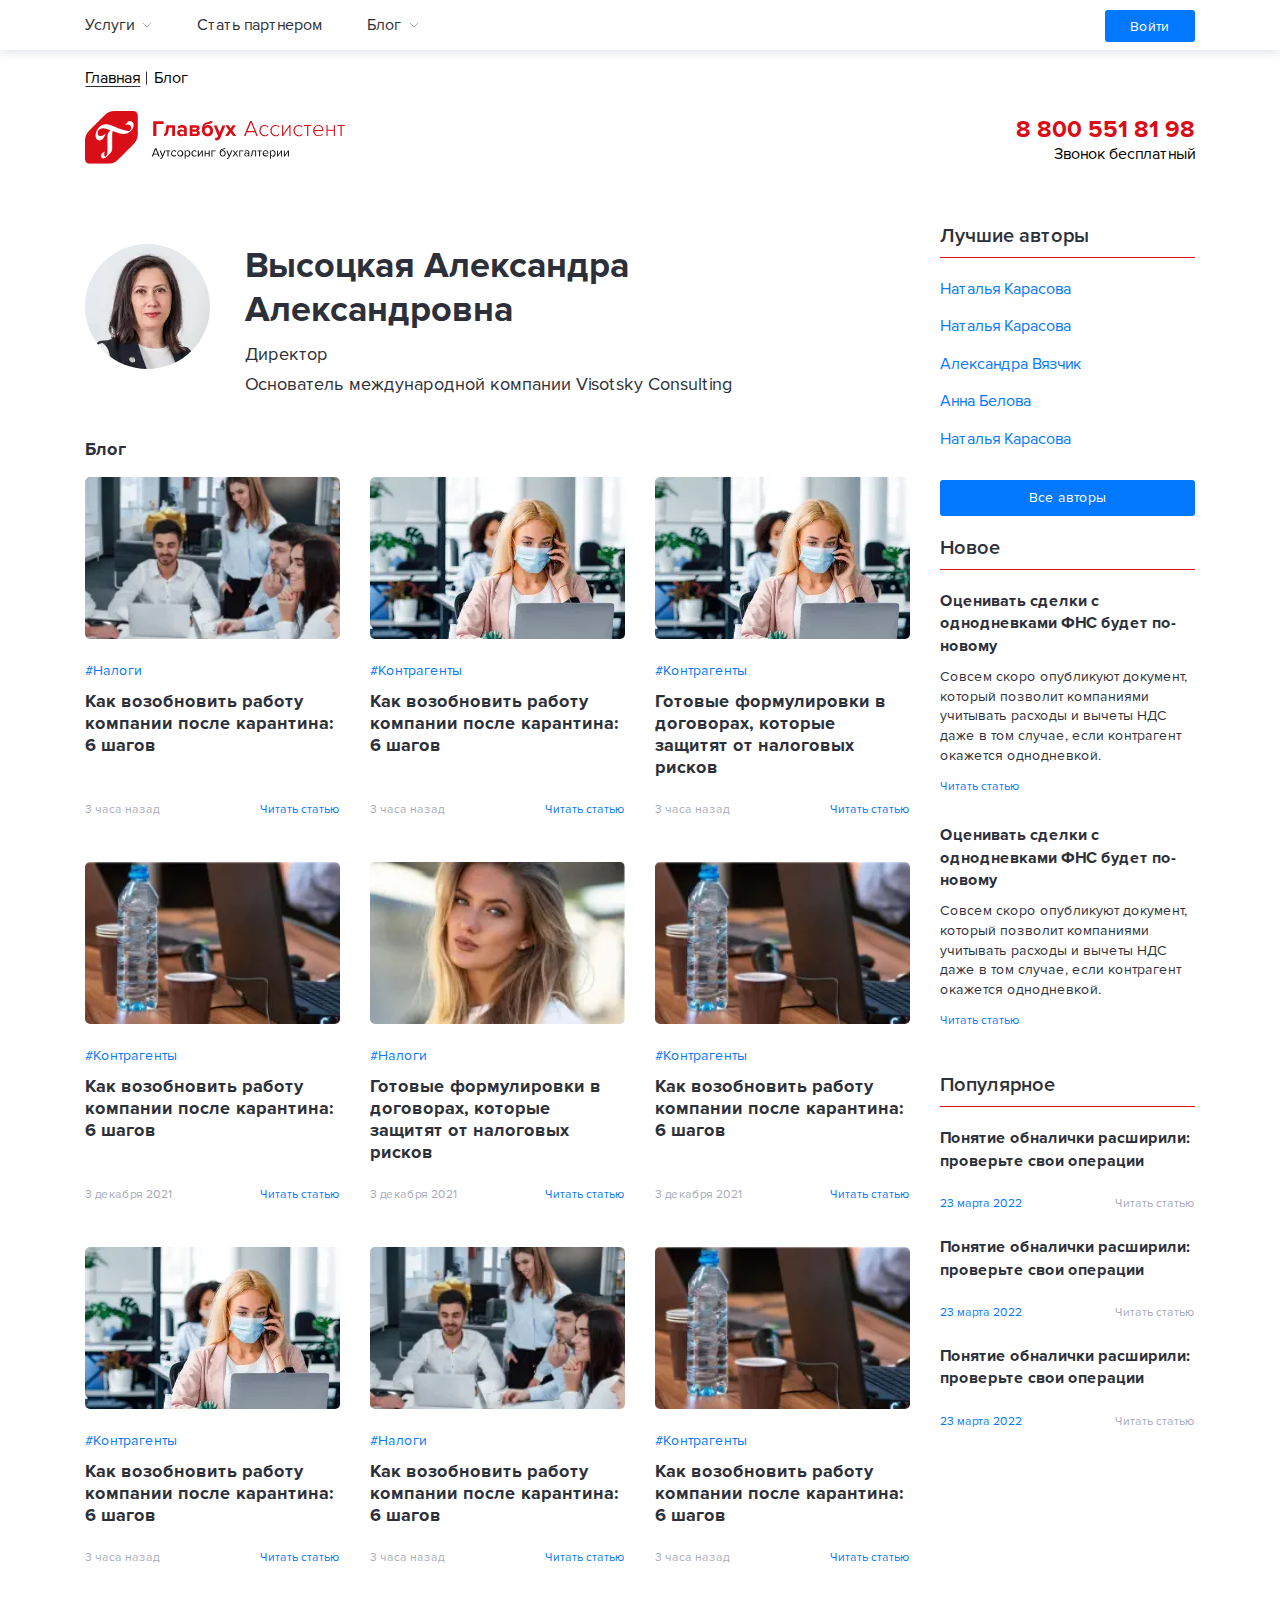
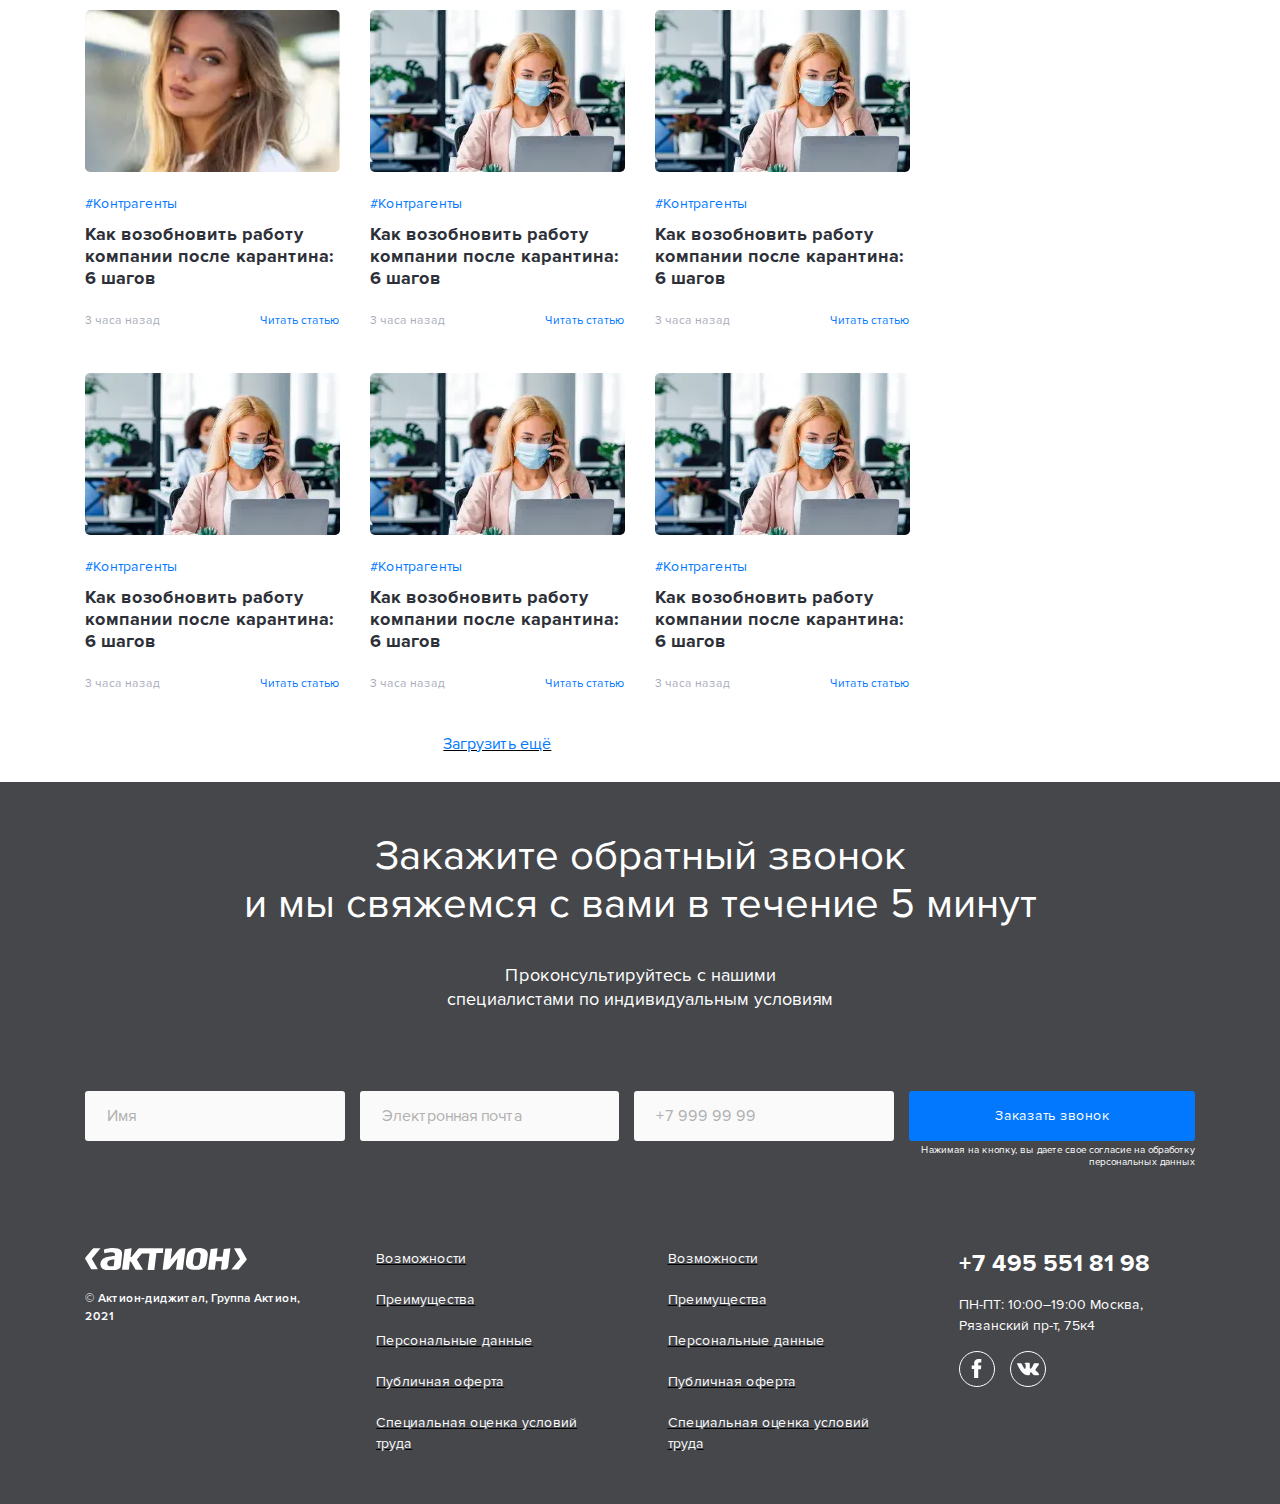
==== author.html @ c9e4d1e9 "Add files via upload" ====
<!DOCTYPE html>
<html lang="ru">

<head>
	<title>Автор</title>
	<meta charset="UTF-8">
	<meta name="format-detection" content="telephone=no">
	<!-- <style>body{opacity: 0;}</style> -->
	<link rel="stylesheet" href="css/style.min.css?_v=20220116184423">
	<!-- <meta name="robots" content="noindex, nofollow"> -->
	<meta name="viewport" content="width=device-width, initial-scale=1.0">
</head>

<body>
	<div class="wrapper">
		<header class="header">
			<div class="header__top top-header">
				<div class="top-header__container">
					<div class="top-header__row row-top-header">
						<button type="button" data-menu="menu-mobile" class="row-top-header__icon icon-menu header-navigation__link_button"><span></span></button>
						<nav class="row-top-header__item header-navigation">
							<ul class="header-navigation__list">
								<li class="header-navigation__item">
									<button data-menu="services" type="button" href="#" class="header-navigation__link header-navigation__link_button">
										<div class="header-navigation__text">Услуги</div>
										<div class="header-navigation__icon">
											<img src="img/icons/arrow-down.svg" alt="icon">
										</div>
									</button>
								</li>
								<li data-da=".pod-menu-header__list-nav,767.98,1" class="header-navigation__item">
									<a href="#" class="header-navigation__link">Стать партнером </a>
								</li>
								<li class="header-navigation__item">
									<a href="#" class="header-navigation__link">
										<button data-menu="blog" type="button" class="header-navigation__link header-navigation__link_button">
											<div class="header-navigation__text">Блог</div>
											<div class="header-navigation__icon">
												<img src="img/icons/arrow-down.svg" alt="icon">
											</div>
										</button>
									</a>
								</li>
							</ul>
						</nav>
						<div class="row-top-header__authorization header-authorization">
							<a href="#" class="header-authorization__link btn">Войти</a>
						</div>
					</div>
				</div>
			</div>
			<div class="header__bottom bottom-header">
				<div class="bottom-header__container">
					<nav class="bottom-header__breadcrumbs breadcrumbs">
						<ul class="breadcrumbs__list">
							<li class="breadcrumbs__item">
								<a href="#" class="breadcrumbs__link">Главная</a>
							</li>
							<li class="breadcrumbs__item">
								<span class="breadcrumbs__current">Блог</span>
							</li>
						</ul>
					</nav>
					<div class="bottom-header__row">
						<a href="#" class="bottom-header__item logo-header">
							<div class="logo-header__image">
								<img src="img/logo.svg" alt="logo">
							</div>
						</a>
						<div class="bottom-header__item telephone-header">
							<a href="tel:88005518198" class="telephone-header__link">
								<span class="telephone-header__tel">8 800 551 81 98</span>
								<span class="telephone-header__text">Звонок бесплатный</span>
							</a>
							<a href="tel:88005518198" class="telephone-header__icon">
								<img src="img/icons/telephone.svg" alt="icon">
							</a>
						</div>
					</div>
				</div>
			</div>
			<div id="services" class="header__pod-menu pod-menu-header">
				<div class="pod-menu-header__body">
					<div data-da="#menu-mobile-body,991.98,0" class="pod-menu-header__container">
						<div data-spollers="767.98,max" class="pod-menu-header__grid">
							<button type="button" data-spoller class="pod-menu-header__button">
								<span class="pod-menu-header__spoller-text">Услуги</span>
								<span class="pod-menu-header__icon">
									<img src="img/icons/arrow-down.svg" alt="">
								</span>
							</button>
							<div data-da="#spoller-content-services, 767.98,0" class="pod-menu-header__item item-pod-menu-header">
								<div class="item-pod-menu-header__title">Бухгалтерия</div>
								<ul class="item-pod-menu-header__list">
									<li class="item-pod-menu-header__item">
										<a href="#" class="item-pod-menu-header__link">Налоги</a>
									</li>
									<li class="item-pod-menu-header__item">
										<a href="#" class="item-pod-menu-header__link">Нововведения</a>
									</li>
									<li class="item-pod-menu-header__item">
										<a href="#" class="item-pod-menu-header__link">НДС</a>
									</li>
									<li class="item-pod-menu-header__item">
										<a href="#" class="item-pod-menu-header__link">Платежи</a>
									</li>
									<li class="item-pod-menu-header__item">
										<a href="#" class="item-pod-menu-header__link">КБК</a>
									</li>
								</ul>
							</div>
							<div data-da="#spoller-content-services, 767.98,1" class="pod-menu-header__item item-pod-menu-header">
								<div class="item-pod-menu-header__title">Проверки и штрафы</div>
								<ul class="item-pod-menu-header__list">
									<li class="item-pod-menu-header__item">
										<a href="#" class="item-pod-menu-header__link">Отчетность</a>
									</li>
									<li class="item-pod-menu-header__item">
										<a href="#" class="item-pod-menu-header__link">Онлайн-кассы</a>
									</li>
									<li class="item-pod-menu-header__item">
										<a href="#" class="item-pod-menu-header__link">Штрафы</a>
									</li>
									<li class="item-pod-menu-header__item">
										<a href="#" class="item-pod-menu-header__link">Проверки</a>
									</li>
									<li class="item-pod-menu-header__item">
										<a href="#" class="item-pod-menu-header__link">ИП</a>
									</li>
								</ul>
							</div>
							<div data-da="#spoller-content-services, 767.98,2" class="pod-menu-header__item item-pod-menu-header">
								<div class="item-pod-menu-header__title">Документы</div>
								<ul class="item-pod-menu-header__list">
									<li class="item-pod-menu-header__item">
										<a href="#" class="item-pod-menu-header__link">ФСС</a>
									</li>
									<li class="item-pod-menu-header__item">
										<a href="#" class="item-pod-menu-header__link">Страховые взносы</a>
									</li>
									<li class="item-pod-menu-header__item">
										<a href="#" class="item-pod-menu-header__link">Пенсионное страхование</a>
									</li>
									<li class="item-pod-menu-header__item">
										<a href="#" class="item-pod-menu-header__link">Упрощенка</a>
									</li>
									<li class="item-pod-menu-header__item">
										<a href="#" class="item-pod-menu-header__link">Кадровый учет</a>
									</li>
								</ul>
							</div>
							<div data-da="#spoller-content-services, 767.98,3" class="pod-menu-header__item item-pod-menu-header">
								<div class="item-pod-menu-header__title">Финансы</div>
								<ul class="item-pod-menu-header__list">
									<li class="item-pod-menu-header__item">
										<a href="#" class="item-pod-menu-header__link">Документооборот</a>
									</li>
									<li class="item-pod-menu-header__item">
										<a href="#" class="item-pod-menu-header__link">Долги</a>
									</li>
									<li class="item-pod-menu-header__item">
										<a href="#" class="item-pod-menu-header__link">Право</a>
									</li>
									<li class="item-pod-menu-header__item">
										<a href="#" class="item-pod-menu-header__link">Контрагенты</a>
									</li>
									<li class="item-pod-menu-header__item">
										<a href="#" class="item-pod-menu-header__link">hf</a>
									</li>
								</ul>
							</div>
							<div data-da="#spoller-content-services, 767.98,4" class="pod-menu-header__item item-pod-menu-header">
								<div class="item-pod-menu-header__title">Финансы</div>
								<ul class="item-pod-menu-header__list">
									<li class="item-pod-menu-header__item">
										<a href="#" class="item-pod-menu-header__link">Кредиты</a>
									</li>
									<li class="item-pod-menu-header__item">
										<a href="#" class="item-pod-menu-header__link">Банки</a>
									</li>
									<li class="item-pod-menu-header__item">
										<a href="#" class="item-pod-menu-header__link">Кризис2022</a>
									</li>
								</ul>
							</div>
							<div id="spoller-content-services" class="pod-menu-header__spoller-content">
							</div>
						</div>
					</div>
				</div>
			</div>
			<div id="blog" class="header__pod-menu pod-menu-header">
				<div class="pod-menu-header__body">
					<div data-da="#menu-mobile-body,991.98,1" class="pod-menu-header__container">
						<div data-spollers="767.98,max" class="pod-menu-header__grid pod-menu-header__grid_blog">
							<button data-spoller type="button" class="pod-menu-header__button">
								<span class="pod-menu-header__spoller-text">Блог</span>
								<span class="pod-menu-header__icon"><img src="img/icons/arrow-down.svg" alt=""></span>
							</button>
							<div data-da="#spoller-content-blog,767.98,0" class="pod-menu-header__item item-pod-menu-authors">
								<div class="item-pod-menu-authors__title">Лучшие авторы</div>
								<ul class="item-pod-menu-authors__list">
									<li class="item-pod-menu-authors__item">
										<a href="#" class="item-pod-menu-authors__link">Наталья Карасова</a>
									</li>
									<li class="item-pod-menu-authors__item">
										<a href="#" class="item-pod-menu-authors__link">Яна Крючкова</a>
									</li>
									<li class="item-pod-menu-authors__item">
										<a href="#" class="item-pod-menu-authors__link">Александра Вязчик</a>
									</li>
									<li class="item-pod-menu-authors__item">
										<a href="#" class="item-pod-menu-authors__link">Анна Белова</a>
									</li>
									<li class="item-pod-menu-authors__item">
										<a href="#" class="item-pod-menu-authors__link">Наталья Карасова</a>
									</li>
								</ul>
							</div>
							<div data-da="#spoller-content-blog,767.98,2" class="pod-menu-header__item item-pod-menu-articles item-pod-menu-articles_new">
								<div class="item-pod-menu-articles__title">Новое</div>
								<ul class="item-pod-menu-articles__list">
									<li class="item-pod-menu-articles__item">
										<a href="#" class="item-pod-menu-articles__link">
											<div class="item-pod-menu-articles__title-article">Готовые формулировки в
												договорах, которые
												защитят от налоговых рисков</div>
											<div class="item-pod-menu-articles__row">
												<span class="item-pod-menu-articles__date">23 марта 2022</span>
												<span class="item-pod-menu-articles__read">Читать статью</span>
											</div>
										</a>
									</li>
									<li class="item-pod-menu-articles__item">
										<a href="#" class="item-pod-menu-articles__link">
											<div class="item-pod-menu-articles__title-article">Готовые формулировки в
												договорах, которые
												защитят от налоговых рисков</div>
											<div class="item-pod-menu-articles__row">
												<span class="item-pod-menu-articles__date">23 марта 2022</span>
												<span class="item-pod-menu-articles__read">Читать статью</span>
											</div>
										</a>
									</li>
								</ul>
							</div>
							<div data-da="#spoller-content-blog,767.98,1" class="pod-menu-header__item item-pod-menu-articles item-pod-menu-articles_popular">
								<div class="item-pod-menu-articles__title">Популярное</div>
								<ul class="item-pod-menu-articles__list">
									<li class="item-pod-menu-articles__item">
										<a href="#" class="item-pod-menu-articles__link">
											<div class="item-pod-menu-articles__title-article">Понятие обналички расширили: проверьте свои операции ещё несколько строчек для примера можем забить</div>
											<div class="item-pod-menu-articles__row">
												<span class="item-pod-menu-articles__date">23 марта 2022</span>
												<span class="item-pod-menu-articles__read">Читать статью</span>
											</div>
										</a>
									</li>
									<li class="item-pod-menu-articles__item">
										<a href="#" class="item-pod-menu-articles__link">
											<div class="item-pod-menu-articles__title-article">Понятие обналички расширили: проверьте свои операции ещё несколько строчек для примера можем забить</div>
											<div class="item-pod-menu-articles__row">
												<span class="item-pod-menu-articles__date">23 марта 2022</span>
												<span class="item-pod-menu-articles__read">Читать статью</span>
											</div>
										</a>
									</li>
								</ul>
							</div>
							<div id="spoller-content-blog" class="pod-menu-header__spoller-content">

							</div>

						</div>
					</div>
				</div>
			</div>
			<div id="menu-mobile" class="header__pod-menu pod-menu-header">
				<div id="menu-mobile-body" class="pod-menu-header__body">
					<ul class="pod-menu-header__list-nav"></ul>
				</div>
			</div>
			<div data-da="#menu-mobile-body,767.98,last" class="pod-menu-header__become header-become">
				<div class="header-become__title">
					<span class="header-become__icon">
						<img src="img/icons/crown.svg" alt="icon">
					</span>
					<span class="header-become__title-text">Стать предпринимателем</span>
				</div>
				<div class="header-become__buttons">
					<button type="button" class="header-become__button btn">Регистрировать ИП</button>
					<button type="button" class="header-become__button btn">Регистрировать ООО</button>
				</div>
			</div>
		</header>
		<main class="page">
			<div class="page__container">
				<div class="page__row page__row_author">
					<div class="page__content content-page">
						<div class="content-page__main main-content main-content_author">
							<div class="main-content__author author">
								<div class="author__row">
									<div class="author__image-ibg image">
										<picture><source srcset="img/authors/image-01.webp"type="image/webp"><img src="img/authors/image-01.jpg" alt="image"></picture>
									</div>
									<div class="author__text">
										<h1 class="author__name main-title">Высоцкая Александра Александровна</h1>
										<div class="author__position">Директор</div>
										<div class="author__position">Основатель международной компании Visotsky Consulting</div>
									</div>
								</div>
							</div>
							<div class="main-content__content">
								<h2 class="main-content__title">Блог</h2>
								<div class="main-content__grid">
									<article class="main-content__item item-content _active _taxes">
										<a href="#" class="item-content__image-ibg image">
											<picture><source srcset="img/main-content/image-02.webp"type="image/webp"><img src="img/main-content/image-02.jpg" alt="image"></picture>
										</a>
										<a href="#" class="item-content__hashtag">#Налоги</a>
										<a href="#" class="item-content__title">Как возобновить работу компании после
											карантина: 6 шагов</a>
										<div class="item-content__row item-content-row">
											<a href="#" class="item-content-row__time">3 часа назад</a>
											<a href="#" class="item-content-row__read">Читать статью</a>
										</div>
									</article>
									<article class="main-content__item item-content _active _counterparties">
										<a href="#" class="item-content__image-ibg image">
											<picture><source srcset="img/main-content/image-01.webp"type="image/webp"><img src="img/main-content/image-01.jpg" alt="image"></picture>
										</a>
										<a href="#" class="item-content__hashtag">#Контрагенты</a>
										<a href="#" class="item-content__title">Как возобновить работу компании после
											карантина: 6 шагов</a>
										<div class="item-content__row item-content-row">
											<a href="#" class="item-content-row__time">3 часа назад</a>
											<a href="#" class="item-content-row__read">Читать статью</a>
										</div>
									</article>
									<article class="main-content__item item-content _active _counterparties">
										<a href="#" class="item-content__image-ibg image">
											<picture><source srcset="img/main-content/image-01.webp"type="image/webp"><img src="img/main-content/image-01.jpg" alt="image"></picture>
										</a>
										<a href="#" class="item-content__hashtag">#Контрагенты</a>
										<a href="#" class="item-content__title">Готовые формулировки в договорах,
											которые защитят от налоговых рисков</a>
										<div class="item-content__row item-content-row">
											<a href="#" class="item-content-row__time">3 часа назад</a>
											<a href="#" class="item-content-row__read">Читать статью</a>
										</div>
									</article>
									<article class="main-content__item item-content _active _taxes">
										<a href="#" class="item-content__image-ibg image">
											<picture><source srcset="img/main-content/image-03.webp"type="image/webp"><img src="img/main-content/image-03.jpg" alt="image"></picture>
										</a>
										<a href="#" class="item-content__hashtag">#Контрагенты</a>
										<a href="#" class="item-content__title">Как возобновить работу компании после
											карантина: 6 шагов</a>
										<div class="item-content__row item-content-row">
											<a href="#" class="item-content-row__time">3 декабря 2021</a>
											<a href="#" class="item-content-row__read">Читать статью</a>
										</div>
									</article>
									<article class="main-content__item item-content _active _fss">
										<a href="#" class="item-content__image-ibg image">
											<picture><source srcset="img/main-content/image-04.webp"type="image/webp"><img src="img/main-content/image-04.jpg" alt="image"></picture>
										</a>
										<a href="#" class="item-content__hashtag">#Налоги</a>
										<a href="#" class="item-content__title">Готовые формулировки в договорах,
											которые защитят от налоговых рисков</a>
										<div class="item-content__row item-content-row">
											<a href="#" class="item-content-row__time">3 декабря 2021</a>
											<a href="#" class="item-content-row__read">Читать статью</a>
										</div>
									</article>
									<article class="main-content__item item-content _active _taxes">
										<a href="#" class="item-content__image-ibg image">
											<picture><source srcset="img/main-content/image-03.webp"type="image/webp"><img src="img/main-content/image-03.jpg" alt="image"></picture>
										</a>
										<a href="#" class="item-content__hashtag">#Контрагенты</a>
										<a href="#" class="item-content__title">Как возобновить работу компании после
											карантина: 6 шагов</a>
										<div class="item-content__row item-content-row">
											<a href="#" class="item-content-row__time">3 декабря 2021</a>
											<a href="#" class="item-content-row__read">Читать статью</a>
										</div>
									</article>
									<article class="main-content__item item-content _active _fss">
										<a href="#" class="item-content__image-ibg image">
											<picture><source srcset="img/main-content/image-01.webp"type="image/webp"><img src="img/main-content/image-01.jpg" alt="image"></picture>
										</a>
										<a href="#" class="item-content__hashtag">#Контрагенты</a>
										<a href="#" class="item-content__title">Как возобновить работу компании после
											карантина: 6 шагов</a>
										<div class="item-content__row item-content-row">
											<a href="#" class="item-content-row__time">3 часа назад</a>
											<a href="#" class="item-content-row__read">Читать статью</a>
										</div>
									</article>
									<article class="main-content__item item-content _active _taxes">
										<a href="#" class="item-content__image-ibg image">
											<picture><source srcset="img/main-content/image-02.webp"type="image/webp"><img src="img/main-content/image-02.jpg" alt="image"></picture>
										</a>
										<a href="#" class="item-content__hashtag">#Налоги</a>
										<a href="#" class="item-content__title">Как возобновить работу компании после
											карантина: 6 шагов</a>
										<div class="item-content__row item-content-row">
											<a href="#" class="item-content-row__time">3 часа назад</a>
											<a href="#" class="item-content-row__read">Читать статью</a>
										</div>
									</article>
									<article class="main-content__item item-content _active _counterparties">
										<a href="#" class="item-content__image-ibg image">
											<picture><source srcset="img/main-content/image-03.webp"type="image/webp"><img src="img/main-content/image-03.jpg" alt="image"></picture>
										</a>
										<a href="#" class="item-content__hashtag">#Контрагенты</a>
										<a href="#" class="item-content__title">Как возобновить работу компании после
											карантина: 6 шагов</a>
										<div class="item-content__row item-content-row">
											<a href="#" class="item-content-row__time">3 часа назад</a>
											<a href="#" class="item-content-row__read">Читать статью</a>
										</div>
									</article>
									<article class="main-content__item item-content _active _counterparties">
										<a href="#" class="item-content__image-ibg image">
											<picture><source srcset="img/main-content/image-04.webp"type="image/webp"><img src="img/main-content/image-04.jpg" alt="image"></picture>
										</a>
										<a href="#" class="item-content__hashtag">#Контрагенты</a>
										<a href="#" class="item-content__title">Как возобновить работу компании после
											карантина: 6 шагов</a>
										<div class="item-content__row item-content-row">
											<a href="#" class="item-content-row__time">3 часа назад</a>
											<a href="#" class="item-content-row__read">Читать статью</a>
										</div>
									</article>
									<article class="main-content__item item-content _active _counterparties">
										<a href="#" class="item-content__image-ibg image">
											<picture><source srcset="img/main-content/image-01.webp"type="image/webp"><img src="img/main-content/image-01.jpg" alt="image"></picture>
										</a>
										<a href="#" class="item-content__hashtag">#Контрагенты</a>
										<a href="#" class="item-content__title">Как возобновить работу компании после
											карантина: 6 шагов</a>
										<div class="item-content__row item-content-row">
											<a href="#" class="item-content-row__time">3 часа назад</a>
											<a href="#" class="item-content-row__read">Читать статью</a>
										</div>
									</article>
									<article class="main-content__item item-content _active _counterparties">
										<a href="#" class="item-content__image-ibg image">
											<picture><source srcset="img/main-content/image-01.webp"type="image/webp"><img src="img/main-content/image-01.jpg" alt="image"></picture>
										</a>
										<a href="#" class="item-content__hashtag">#Контрагенты</a>
										<a href="#" class="item-content__title">Как возобновить работу компании после
											карантина: 6 шагов</a>
										<div class="item-content__row item-content-row">
											<a href="#" class="item-content-row__time">3 часа назад</a>
											<a href="#" class="item-content-row__read">Читать статью</a>
										</div>
									</article>
									<article class="main-content__item item-content _active _counterparties">
										<a href="#" class="item-content__image-ibg image">
											<picture><source srcset="img/main-content/image-01.webp"type="image/webp"><img src="img/main-content/image-01.jpg" alt="image"></picture>
										</a>
										<a href="#" class="item-content__hashtag">#Контрагенты</a>
										<a href="#" class="item-content__title">Как возобновить работу компании после
											карантина: 6 шагов</a>
										<div class="item-content__row item-content-row">
											<a href="#" class="item-content-row__time">3 часа назад</a>
											<a href="#" class="item-content-row__read">Читать статью</a>
										</div>
									</article>
									<article class="main-content__item item-content _active _counterparties">
										<a href="#" class="item-content__image-ibg image">
											<picture><source srcset="img/main-content/image-01.webp"type="image/webp"><img src="img/main-content/image-01.jpg" alt="image"></picture>
										</a>
										<a href="#" class="item-content__hashtag">#Контрагенты</a>
										<a href="#" class="item-content__title">Как возобновить работу компании после
											карантина: 6 шагов</a>
										<div class="item-content__row item-content-row">
											<a href="#" class="item-content-row__time">3 часа назад</a>
											<a href="#" class="item-content-row__read">Читать статью</a>
										</div>
									</article>
									<article class="main-content__item item-content _active _counterparties">
										<a href="#" class="item-content__image-ibg image">
											<picture><source srcset="img/main-content/image-01.webp"type="image/webp"><img src="img/main-content/image-01.jpg" alt="image"></picture>
										</a>
										<a href="#" class="item-content__hashtag">#Контрагенты</a>
										<a href="#" class="item-content__title">Как возобновить работу компании после
											карантина: 6 шагов</a>
										<div class="item-content__row item-content-row">
											<a href="#" class="item-content-row__time">3 часа назад</a>
											<a href="#" class="item-content-row__read">Читать статью</a>
										</div>
									</article>
								</div>
								<div class="main-content__more more-main-content">
									<a href="#" class="more-main-content__link">Загрузить ещё</a>
								</div>
							</div>
						</div>

					</div>
					<aside class="page__sidebar sidebar-page">
						<div class="sidebar-page__authors sidebar-authors">
							<div class="sidebar-authors__title sidebar-title">Лучшие авторы</div>
							<ul class="sidebar-authors__list list-sidebar-authors">
								<li class="list-sidebar-authors__item">
									<a href="#" class="list-sidebar-authors__link">Наталья Карасова</a>
								</li>
								<li class="list-sidebar-authors__item">
									<a href="#" class="list-sidebar-authors__link">Наталья Карасова</a>
								</li>
								<li class="list-sidebar-authors__item">
									<a href="#" class="list-sidebar-authors__link">Александра Вязчик</a>
								</li>
								<li class="list-sidebar-authors__item">
									<a href="#" class="list-sidebar-authors__link">Анна Белова</a>
								</li>
								<li class="list-sidebar-authors__item">
									<a href="#" class="list-sidebar-authors__link">Наталья Карасова</a>
								</li>
							</ul>
							<a href="#" class="sidebar-authors__button btn">Все авторы</a>
						</div>
						<div class="sidebar-page__new sidebar-new">
							<div class="sidebar-new__title sidebar-title">Новое</div>
							<div class="sidebar-new__articles sidebar-new-articles">
								<a href="#" class="sidebar-new-articles__item">
									<div class="sidebar-new-articles__title">Оценивать сделки с однодневками ФНС будет по-новому</div>
									<p class="sidebar-new-articles__text">
										Совсем скоро опубликуют документ, который позволит компаниями учитывать расходы и вычеты НДС даже в
										том случае, если
										контрагент окажется однодневкой.
									</p>
									<span class="sidebar-new-articles__read">Читать статью</span>
								</a>
								<a href="#" class="sidebar-new-articles__item">
									<div class="sidebar-new-articles__title">Оценивать сделки с однодневками ФНС будет по-новому</div>
									<p class="sidebar-new-articles__text">
										Совсем скоро опубликуют документ, который позволит компаниями учитывать расходы и вычеты НДС даже в
										том случае,
										если
										контрагент окажется однодневкой.
									</p>
									<span class="sidebar-new-articles__read">Читать статью</span>
								</a>
							</div>
						</div>
						<div class="sidebar-page__popular sidebar-popular">
							<div class="sidebar-popular__title sidebar-title">Популярное</div>
							<a href="#" class="sidebar-popular-articles">
								<div class="sidebar-popular-articles__title">Понятие обналички расширили: проверьте свои операции</div>
								<div class="sidebar-popular-articles__row articles-popular-row">
									<span class="articles-popular-row__item articles-popular-row-date">23 марта 2022</span>
									<span class="articles-popular-row__item articles-popular-row-read">Читать статью</span>
								</div>
							</a>
							<a href="#" class="sidebar-popular-articles">
								<div class="sidebar-popular-articles__title">Понятие обналички расширили: проверьте свои операции</div>
								<div class="sidebar-popular-articles__row articles-popular-row">
									<span class="articles-popular-row__item articles-popular-row-date">23 марта 2022</span>
									<span class="articles-popular-row__item articles-popular-row-read">Читать статью</span>
								</div>
							</a>
							<a href="#" class="sidebar-popular-articles">
								<div class="sidebar-popular-articles__title">Понятие обналички расширили: проверьте свои операции</div>
								<div class="sidebar-popular-articles__row articles-popular-row">
									<span class="articles-popular-row__item articles-popular-row-date">23 марта 2022</span>
									<span class="articles-popular-row__item articles-popular-row-read">Читать статью</span>
								</div>
							</a>
						</div>
					</aside>
				</div>
			</div>
		</main>
		<footer class="footer">
			<div class="footer__container">
				<div class="footer__title">
					Закажите обратный звонок <br> и мы свяжемся с вами в течение 5 минут
				</div>
				<div class="footer__subtitle">
					Проконсультируйтесь с нашими специалистами
					по индивидуальным условиям
				</div>
				<form action="#" class="footer__form form-footer">
					<div class="form-footer__item form-footer__item_name">
						<label for="footer-name" class="form-footer__label _mobile-active">Имя</label>
						<input id="footer-name" autocomplete="off" type="text" name="form[]" data-error="Ошибка" placeholder="Имя" class="form-footer__input input">
					</div>
					<div class="form-footer__item form-footer__item_email">
						<label id="footer-email" class="form-footer__label _mobile-active">Электронная почта</label>
						<input id="email" autocomplete="off" type="email" name="form[]" data-error="Ошибка" placeholder="Электронная почта" class="form-footer__input input">
					</div>
					<div class="form-footer__item form-footer-input_tel">
						<label for="footer-telephone" class="form-footer__label _mobile-active">Телефон</label>
						<input id="footer-telephone" autocomplete="off" type="email" name="form[]" data-error="Ошибка" placeholder="+7 999 99 99" class="form-footer__input input">
					</div>
					<div class="form-footer__item form-footer-button">
						<button type="submit" class="form-footer-button__btn btn">Заказать звонок</button>
						<div class="form-footer-button__descr">
							Нажимая на кнопку,
							вы даете свое согласие на обработку персональных данных
						</div>
					</div>
				</form>
				<div class="footer__bottom bottom-footer">
					<div class="bottom-footer__row">
						<a href="#" class="bottom-footer__item footer-logo">
							<div class="footer-logo__image">
								<img src="img/footer/footer-logo.svg" alt="logo">
								<div class="footer-logo__copy">© Актион-диджитал, Группа Актион, 2021</div>
							</div>
						</a>
						<nav class="bottom-footer__item footer-navigation">
							<ul class="footer-navigation__list">
								<li class="footer-navigation__item">
									<a href="#" class="footer-navigation__link">Возможности</a>
								</li>
								<li class="footer-navigation__item">
									<a href="#" class="footer-navigation__link">Преимущества</a>
								</li>
								<li class="footer-navigation__item">
									<a href="#" class="footer-navigation__link">Персональные данные</a>
								</li>
								<li class="footer-navigation__item">
									<a href="#" class="footer-navigation__link">Публичная оферта</a>
								</li>
								<li class="footer-navigation__item">
									<a href="#" class="footer-navigation__link">Специальная оценка условий труда</a>
								</li>
							</ul>
						</nav>
						<nav class="bottom-footer__item footer-navigation footer-navigation_first">
							<ul class="footer-navigation__list">
								<li class="footer-navigation__item">
									<a href="#" class="footer-navigation__link">Возможности</a>
								</li>
								<li class="footer-navigation__item">
									<a href="#" class="footer-navigation__link">Преимущества</a>
								</li>
								<li class="footer-navigation__item">
									<a href="#" class="footer-navigation__link">Персональные данные</a>
								</li>
								<li class="footer-navigation__item">
									<a href="#" class="footer-navigation__link">Публичная оферта</a>
								</li>
								<li class="footer-navigation__item">
									<a href="#" class="footer-navigation__link">Специальная оценка условий труда</a>
								</li>
							</ul>
						</nav>
						<div class="bottom-footer__item bottom-footer__contacts footer-contacts">
							<a href="tel:+74955518198" class="footer-contacts__telephone">+7 495 551 81 98</a>
							<div class="footer-contacts__timetable">
								ПН-ПТ: 10:00–19:00
								Москва, Рязанский пр-т, 75к4
							</div>
							<div class="footer-contacts__social footer-social">
								<div class="footer-social__item">
									<a href="#" class="footer-social__image">
										<img src="img/icons/facebook.svg" alt="icon">
									</a>
								</div>
								<div class="footer-social__item">
									<a href="#" class="footer-social__image">
										<img src="img/icons/vk.svg" alt="icon">
									</a>
								</div>

							</div>
						</div>
					</div>
				</div>
			</div>
		</footer>

	</div>
	<!-- 
<div id="popup" aria-hidden="true" class="popup">
	<div class="popup__wrapper">
		<div class="popup__content">
			<button data-close type="button" class="popup__close">Закрыть</button>
			<div class="popup__text">
			</div>
		</div>
	</div>
</div>
 -->

	<script src="js/app.min.js?_v=20220116184423"></script>
</body>

</html>
---- css/style.min.css ----
@charset "UTF-8";@font-face{font-family:ProximaNova;font-display:swap;src:url(../fonts/ProximaNova-Extrabld.woff2) format("woff2"),url(../fonts/ProximaNova-Extrabld.woff) format("woff");font-weight:400;font-style:normal}@font-face{font-family:ProximaNova;font-display:swap;src:url(../fonts/ProximaNova-Bold.woff2) format("woff2"),url(../fonts/ProximaNova-Bold.woff) format("woff");font-weight:700;font-style:normal}@font-face{font-family:icons;font-display:swap;src:url(../fonts/icons.woff2) format("woff2"),url(../fonts/icons.woff) format("woff");font-weight:400;font-style:normal}@font-face{font-family:ProximaNova;font-display:swap;src:url(../fonts/ProximaNova-Semibold.woff2) format("woff2"),url(../fonts/ProximaNova-Semibold.woff) format("woff");font-weight:600;font-style:normal}@font-face{font-family:ProximaNova;font-display:swap;src:url(../fonts/ProximaNova-Regular.woff2) format("woff2"),url(../fonts/ProximaNova-Regular.woff) format("woff");font-weight:400;font-style:normal}[class*=_icon-]:before{font-family:icons;font-style:normal;font-weight:400;font-variant:normal;text-transform:none;line-height:1;-webkit-font-smoothing:antialiased;-moz-osx-font-smoothing:grayscale}[class*=_icon-]:before{display:block}._icon-check:before{content:"\e900"}._icon-search:before{content:"\e901"}._icon-arrow-down:before{content:"\e902"}*{padding:0;margin:0;border:0}*,:after,:before{-webkit-box-sizing:border-box;box-sizing:border-box}body,html{height:100%;min-width:320px}body{color:#000;line-height:1;font-family:ProximaNova;font-size:1rem;-ms-text-size-adjust:100%;-moz-text-size-adjust:100%;-webkit-text-size-adjust:100%;-webkit-font-smoothing:antialiased;-moz-osx-font-smoothing:grayscale}button,input,textarea{font-family:ProximaNova;font-size:inherit}button{cursor:pointer;color:inherit;background-color:inherit}a{color:inherit}a:link,a:visited{text-decoration:none}a:hover{text-decoration:none}ul li{list-style:none}img{vertical-align:top}h1,h2,h3,h4,h5,h6{font-weight:inherit;font-size:inherit}.lock body{overflow:hidden;-ms-touch-action:none;touch-action:none}.wrapper{min-height:100%;display:-webkit-box;display:-ms-flexbox;display:flex;-webkit-box-orient:vertical;-webkit-box-direction:normal;-ms-flex-direction:column;flex-direction:column;overflow:hidden}.wrapper .page{-webkit-transition:.3s;-o-transition:.3s;transition:.3s}.wrapper>main{-webkit-box-flex:1;-ms-flex:1 1 auto;flex:1 1 auto}.wrapper>*{min-width:0}.dark{background-color:rgba(0,0,0,.486);pointer-events:none}[class*=__container]{max-width:69.375rem;-webkit-box-sizing:content-box;box-sizing:content-box;margin:0 auto;padding:0 1.5625rem}input[type=email],input[type=tel],input[type=text],textarea{-webkit-appearance:none;-moz-appearance:none;appearance:none}.input{width:100%;background:#fafafa;border-radius:.1875rem;height:3.125rem;padding:.75rem 1.375rem;color:#2d3039;-webkit-transition:.3s;-o-transition:.3s;transition:.3s}.input::-webkit-input-placeholder{color:#b0b0b0}.input::-moz-placeholder{color:#b0b0b0}.input:-ms-input-placeholder{color:#b0b0b0}.input::-ms-input-placeholder{color:#b0b0b0}.input::placeholder{color:#b0b0b0}textarea.input{resize:none;padding:0 0}.image{position:relative;display:inline-block;overflow:hidden}.image img{max-width:100%}.image::after{content:"";position:absolute;top:0;left:0;width:100%;height:100%;background:rgba(45,48,57,.534);opacity:0;-webkit-transition:.3s;-o-transition:.3s;transition:.3s;visibility:hidden}.image.dark::after{opacity:1;visibility:visible}[class*=-ibg]{position:relative;overflow:hidden}[class*=-ibg] img{position:absolute;width:100%;height:100%;top:0;left:0;-o-object-fit:cover;object-fit:cover}[class*=-ibg_contain] img{-o-object-fit:contain;object-fit:contain}.btn{font-size:.875rem;line-height:.8571428571;background:#0278ff;border-radius:.1875rem;padding:.46875rem 1.6rem;color:#fff;-webkit-transition:.3s;-o-transition:.3s;transition:.3s;text-align:center}.main-title{font-weight:700;line-height:1.2142857143;color:#2d3039}.breadcrumbs__list{display:-webkit-box;display:-ms-flexbox;display:flex;-webkit-box-align:center;-ms-flex-align:center;align-items:center;gap:0 .875rem}.breadcrumbs__link{display:inline-block;position:relative;-webkit-transition:.3s;-o-transition:.3s;transition:.3s}.breadcrumbs__link::after{content:"";position:absolute;top:50%;right:-.4375rem;width:.0625rem;-webkit-transform:translate(0,-50%);-ms-transform:translate(0,-50%);transform:translate(0,-50%);height:80%;background-color:#2d3039}.breadcrumbs__link:before{content:"";position:absolute;bottom:-.0625rem;left:50%;width:100%;-webkit-transform:translate(-50%,0);-ms-transform:translate(-50%,0);transform:translate(-50%,0);height:.0625rem;background-color:#2d3039;-webkit-transition:.4s;-o-transition:.4s;transition:.4s}.header__pod-menu{z-index:10}.top-header{position:relative;z-index:11;padding:1.0625rem 0;-webkit-box-shadow:0 .125rem .625rem rgba(39,51,95,.15);box-shadow:0 .125rem .625rem rgba(39,51,95,.15)}.row-top-header{display:-webkit-box;display:-ms-flexbox;display:flex;-webkit-box-align:center;-ms-flex-align:center;align-items:center;-webkit-box-pack:justify;-ms-flex-pack:justify;justify-content:space-between;gap:0 .625rem}.header-navigation__list{display:-webkit-box;display:-ms-flexbox;display:flex;-webkit-box-align:center;-ms-flex-align:center;align-items:center}.header-navigation__link{font-size:1rem;line-height:1;color:#2d3039;-webkit-transition:.3s;-o-transition:.3s;transition:.3s}.header-navigation__link_button{display:-webkit-box;display:-ms-flexbox;display:flex;-webkit-box-align:center;-ms-flex-align:center;align-items:center;gap:0 .5rem}.header-navigation__link_button._active .header-navigation__text{color:#da0e17}.header-navigation__link_button._active .header-navigation__icon{-webkit-transform:rotate(-180deg);-ms-transform:rotate(-180deg);transform:rotate(-180deg)}.header-navigation__text{-webkit-transition:.3s;-o-transition:.3s;transition:.3s}.header-navigation__icon{-webkit-transition:.3s;-o-transition:.3s;transition:.3s;display:-webkit-box;display:-ms-flexbox;display:flex}.header-navigation__icon img{-ms-flex-item-align:center;-ms-grid-row-align:center;align-self:center}.bottom-header{-webkit-transition:.3s;-o-transition:.3s;transition:.3s;padding:1.25rem 0 2.8125rem 0}.bottom-header__breadcrumbs{padding:0 0 1.5625rem 0}.bottom-header__row{-webkit-box-pack:justify;-ms-flex-pack:justify;justify-content:space-between;display:-webkit-box;display:-ms-flexbox;display:flex;-webkit-box-align:center;-ms-flex-align:center;align-items:center}.logo-header{display:block}.logo-header__image img{max-width:100%}.telephone-header__link{text-align:right}.telephone-header__tel{display:block;font-weight:700;font-size:1.5rem;line-height:1.3333333333;text-align:right;color:#da0e17}.telephone-header__text{display:block}.telephone-header__icon{max-width:3rem}.telephone-header__icon img{max-width:100%}.pod-menu-header._active{opacity:1;visibility:visible;top:3.4375rem}.pod-menu-header._active::before{top:-.3125rem}.pod-menu-header{opacity:0;visibility:hidden;padding:1.25rem 0;background:#fff;-webkit-box-shadow:0 .125rem .75rem rgba(39,51,95,.35);box-shadow:0 .125rem .75rem rgba(39,51,95,.35);position:absolute;top:4.6875rem;width:100%;-webkit-transition:.3s;-o-transition:.3s;transition:.3s}.pod-menu-header::before{content:"";position:absolute;top:-1.5625rem;height:.3125rem;background-color:#fff;width:100%}.pod-menu-header__grid{display:-webkit-box;display:-ms-flexbox;display:flex;-ms-flex-wrap:wrap;flex-wrap:wrap;margin:-.9375rem -.625rem}.pod-menu-header__spoller-content{padding:1.25rem 0;border-bottom:.0625rem solid #a8abb9;width:100%}.pod-menu-header #spoller-content-services{padding:1.25rem 0 .3125rem 0}.pod-menu-header__item{-webkit-box-flex:0;-ms-flex:0 0 25%;flex:0 0 25%;padding:.9375rem .625rem}.pod-menu-header__button{display:none;-webkit-box-align:center;-ms-flex-align:center;align-items:center;-webkit-box-pack:justify;-ms-flex-pack:justify;justify-content:space-between;width:100%;padding:0 0 .9375rem 0}.pod-menu-header__spoller-text{font-size:1rem;line-height:.6666666667}.pod-menu-header__icon{-webkit-transition:.3s;-o-transition:.3s;transition:.3s}.pod-menu-header__icon img{width:1rem;height:1rem}.pod-menu-header__button{-webkit-transition:.3s;-o-transition:.3s;transition:.3s}.pod-menu-header__button._spoller-active{color:#da0e17}.pod-menu-header__button._spoller-active .pod-menu-header__icon{-webkit-transform:rotate(180deg);-ms-transform:rotate(180deg);transform:rotate(180deg)}.item-pod-menu-header__title{font-size:1rem;line-height:1.5;display:-webkit-box;display:-ms-flexbox;display:flex;-webkit-box-align:center;-ms-flex-align:center;align-items:center;padding:0 0 1.25em 0;color:#2d3039;font-weight:700}.item-pod-menu-header__list{padding:0 0 0 .125rem}.item-pod-menu-header__item{font-size:1rem}.item-pod-menu-header__item:not(:last-child){padding:0 0 1.25rem 0}.item-pod-menu-header__link{line-height:1.5;color:#2d3039}.pod-menu-header__grid_blog{margin:-.9375rem -.75rem}.pod-menu-header__grid_blog .pod-menu-header__item{padding:.9375rem .75rem;-webkit-box-flex:0;-ms-flex:0 0 33.333%;flex:0 0 33.333%}.item-pod-menu-authors__title{font-weight:600;font-size:.875rem;line-height:1;display:-webkit-box;display:-ms-flexbox;display:flex;-webkit-box-align:center;-ms-flex-align:center;align-items:center;color:#515568}.item-pod-menu-authors__list{padding:1.5625rem 0 0 0;font-size:1rem;line-height:1.5}.item-pod-menu-authors__item:not(:last-child){padding:0 0 1.25rem 0}.item-pod-menu-authors__link{color:#0278ff}.item-pod-menu-articles__title{font-weight:600;font-size:.875rem;line-height:1;display:-webkit-box;display:-ms-flexbox;display:flex;-webkit-box-align:center;-ms-flex-align:center;align-items:center;color:#515568}.item-pod-menu-articles__list{padding:1.5625rem 0 0 0;font-size:1rem;line-height:1.5}.item-pod-menu-articles__item:not(:last-child){padding:0 0 1.25rem 0}.item-pod-menu-articles__title{font-weight:600;font-size:.875rem;line-height:120%}.item-pod-menu-articles__title-article{font-weight:700;font-size:1rem;line-height:1.375;color:#2d3039;-webkit-transition:.3s;-o-transition:.3s;transition:.3s}.item-pod-menu-articles__row{padding:.625rem 0 0 0;display:-webkit-box;display:-ms-flexbox;display:flex;gap:0 .625rem;-webkit-box-pack:justify;-ms-flex-pack:justify;justify-content:space-between;-webkit-box-align:center;-ms-flex-align:center;align-items:center;-ms-flex-wrap:wrap;flex-wrap:wrap}.item-pod-menu-articles__date{font-size:.875rem;line-height:1.7142857143;color:#a8abb9}.item-pod-menu-articles__read{font-size:.875rem;line-height:1.7142857143;color:#0278ff}.header-become{margin-top:-.9375rem;padding:0 .9375rem}.header-become__title{display:-webkit-box;display:-ms-flexbox;display:flex;-webkit-box-align:center;-ms-flex-align:center;align-items:center;gap:.3125rem;margin-bottom:.9375rem}.header-become__title-text{font-weight:600;font-size:.875rem;line-height:120%;color:#515568}.header-become__buttons{gap:.9375rem;display:-webkit-box;display:-ms-flexbox;display:flex;-ms-flex-wrap:wrap;flex-wrap:wrap;color:#fff}.header-become__button{font-weight:600;width:100%;font-size:1rem;line-height:150%;text-align:center;padding:.8125rem 1.5625rem}.icon-menu{display:none}.footer{background-color:#45474b}.footer__title{line-height:1.1428571429;text-align:center;color:#fff;max-width:50rem;padding:0 0 2.1875rem 0;margin:auto}.footer__subtitle{font-size:1.125rem;line-height:1.3333333333;text-align:center;color:#fff;margin:auto;max-width:25rem}.form-footer{display:-ms-grid;display:grid;row-gap:2.1875rem;-ms-grid-columns:23.4% 23.4% 23.4% 1fr;grid-template-columns:23.4% 23.4% 23.4% 1fr}.form-footer__item{position:relative}.form-footer__label{font-size:.875rem;line-height:1.7142857143;color:#fff;position:absolute;top:-.3125rem;opacity:0;text-transform:uppercase;visibility:hidden;display:block;-webkit-transition:.3s;-o-transition:.3s;transition:.3s}.form-footer__label._active{top:-1.5625rem;opacity:1;visibility:visible}.form-footer__input{width:100%;background:#fafafa;border-radius:.1875rem;height:3.125rem;padding:.75rem 1.375rem;color:#2d3039;-webkit-transition:.3s;-o-transition:.3s;transition:.3s}.form-footer__input::-webkit-input-placeholder{color:#b0b0b0}.form-footer__input::-moz-placeholder{color:#b0b0b0}.form-footer__input:-ms-input-placeholder{color:#b0b0b0}.form-footer__input::-ms-input-placeholder{color:#b0b0b0}.form-footer__input::placeholder{color:#b0b0b0}.form-footer-button__btn{width:100%;padding:1.1875rem 1.875rem}.form-footer-button__descr{text-align:right;font-size:.625rem;line-height:120%;text-align:right;padding:.3em 0 0 0;color:#fff}.bottom-footer__row{display:-ms-grid;display:grid;-ms-grid-columns:(1fr)[4];grid-template-columns:repeat(4,1fr);-webkit-column-gap:3.4375rem;-moz-column-gap:3.4375rem;column-gap:3.4375rem}.footer-logo__image img{max-width:100%}.footer-logo__copy{font-weight:600;font-size:.75rem;line-height:150%;color:#fff;padding-top:1.25rem}.footer-navigation__item{text-decoration:underline}.footer-navigation__item:not(:last-child){padding:0 0 1.25rem 0}.footer-navigation__link{font-size:.875rem;line-height:150%;color:#fff}.footer-contacts__telephone{font-size:1.5rem;line-height:133%;font-weight:700;color:#fff;padding:0 0 .9375rem 0;display:inline-block}.footer-contacts__timetable{font-size:.875rem;line-height:150%;color:#fff;padding:0 0 .9375rem 0}.footer-social{display:-webkit-box;display:-ms-flexbox;display:flex;-webkit-box-align:center;-ms-flex-align:center;align-items:center;gap:.9375rem}.footer-social__image img{max-width:100%}.page{padding-bottom:1.875rem}.page__row{padding:2.5rem 0 0 0;display:-webkit-box;display:-ms-flexbox;display:flex;gap:1.875rem}.page__row_article{padding-top:0}.content-page{-webkit-box-flex:0;-ms-flex:0 0 74.3%;flex:0 0 74.3%}.top-content__row{gap:.625rem;display:-webkit-box;display:-ms-flexbox;display:flex;-webkit-box-align:center;-ms-flex-align:center;align-items:center;-webkit-box-pack:justify;-ms-flex-pack:justify;justify-content:space-between}.form-top-content{position:relative}.form-top-content._form-focus .form-top-content__button{color:#000}.form-top-content__input{border:.0625rem solid #a8abb9;-webkit-box-sizing:border-box;box-sizing:border-box;border-radius:.1875rem;height:3.125rem;padding:.75rem 3.125rem .75rem 1.1875rem;line-height:1.3333333333;color:#000}.form-top-content__input::-webkit-input-placeholder{color:#a8abb9}.form-top-content__input::-moz-placeholder{color:#a8abb9}.form-top-content__input:-ms-input-placeholder{color:#a8abb9}.form-top-content__input::-ms-input-placeholder{color:#a8abb9}.form-top-content__input::placeholder{color:#a8abb9}.form-top-content__button{position:absolute;top:50%;-webkit-transform:translate(0,-50%);-ms-transform:translate(0,-50%);transform:translate(0,-50%);right:1.125rem;font-size:1.25rem;color:#a8abb9}.spollers-content-page{position:relative}.spollers-content-page__title{display:-webkit-box;display:-ms-flexbox;display:flex;-webkit-box-align:center;-ms-flex-align:center;align-items:center;gap:.625rem}.spollers-content-page__title._spoller-active .spollers-content-page__text-button{color:#da0e17}.spollers-content-page__title._spoller-active .spollers-content-page__icon-button{-webkit-transform:rotate(-180deg);-ms-transform:rotate(-180deg);transform:rotate(-180deg)}.spollers-content-page__text-button{-webkit-transition:.3s;-o-transition:.3s;transition:.3s;font-size:1rem;line-height:150%;color:#2d3039}.spollers-content-page__icon-button{display:-webkit-box;display:-ms-flexbox;display:flex;-webkit-transition:.3s;-o-transition:.3s;transition:.3s}.spollers-content-page__icon-button img{width:.6875rem;height:.6875rem;max-width:100%;-webkit-box-align:center;-ms-flex-align:center;align-items:center}.spollers-content-page__clear{position:absolute;right:0;top:.1875rem}.spollers-content-page__clear span{font-size:1rem;color:#515568;-webkit-transition:.3s;-o-transition:.3s;transition:.3s}.spollers-content-page__clear::before{content:"";-webkit-transition:.3s;-o-transition:.3s;transition:.3s;position:absolute;top:50%;left:0;height:.625rem;width:.09375rem;-webkit-transform:translate(0,-50%) rotate(45deg);-ms-transform:translate(0,-50%) rotate(45deg);transform:translate(0,-50%) rotate(45deg);background-color:#515568}.spollers-content-page__clear::after{content:"";position:absolute;-webkit-transition:.3s;-o-transition:.3s;transition:.3s;top:50%;left:0;height:.625rem;width:.09375rem;-webkit-transform:translate(0,-50%) rotate(-45deg);-ms-transform:translate(0,-50%) rotate(-45deg);transform:translate(0,-50%) rotate(-45deg);background-color:#515568}.tabs-filter{padding:1.25rem 0 0 0;display:-webkit-box;display:-ms-flexbox;display:flex;-ms-flex-wrap:wrap;flex-wrap:wrap;gap:.875rem}.tabs-filter__item{-webkit-transition:.3s;-o-transition:.3s;transition:.3s;border:.0625rem solid #a8abb9;padding:.40625rem 1.46875rem;border-radius:.1875rem;font-size:.875rem;color:#a8abb9;background-color:#fff;text-align:center}.tabs-filter__item._active{background:#da0e17;color:#fff}.main-content__content{padding:1.25rem 0 0 0}.main-content__grid{display:-ms-grid;display:grid;gap:2.5rem 1.875rem;grid-template-columns:repeat(auto-fill,minmax(13.125rem,1fr))}.main-content-filter__list{display:-webkit-box;display:-ms-flexbox;display:flex;-webkit-box-align:center;-ms-flex-align:center;align-items:center;-ms-flex-wrap:wrap;flex-wrap:wrap;gap:1.25rem}.main-content-filter__link{font-size:1rem;line-height:1.1875;color:#0278ff}.main-content-filter__link._active{color:#2d3039}.item-content{display:-webkit-box;display:-ms-flexbox;display:flex;-webkit-box-orient:vertical;-webkit-box-direction:normal;-ms-flex-direction:column;flex-direction:column;display:none}.item-content._active{display:-webkit-box;display:-ms-flexbox;display:flex}.item-content__image-ibg{display:block;overflow:hidden;margin:0 0 .625rem 0;padding:0 0 63.5294117647% 0;border-radius:.3125rem}.item-content__image-ibg img{-webkit-transition:.3s;-o-transition:.3s;transition:.3s}.item-content__hashtag{display:block;font-size:.875rem;line-height:171%;color:#0278ff;margin:.625rem 0 .4375rem 0}.item-content__title{-webkit-box-flex:1;-ms-flex:1 1 100%;flex:1 1 100%;font-weight:700;font-size:1.125rem;display:block;line-height:1.2222222222;color:#2d3039;margin:0 0 1.25rem 0;-webkit-transition:.3s;-o-transition:.3s;transition:.3s}.item-content-row{display:-webkit-box;display:-ms-flexbox;display:flex;-webkit-box-pack:justify;-ms-flex-pack:justify;justify-content:space-between;gap:.625rem}.item-content-row__time{font-size:.75rem;line-height:200%;color:#a8abb9}.item-content-row__read{font-size:.75rem;line-height:200%;color:#0278ff}.more-main-content{text-align:center;text-decoration:underline}.more-main-content__link{color:#0278ff}.sidebar-authors{padding:0 0 1.25rem 0;display:block}.sidebar-authors__list{padding:0 0 1.875rem 0}.sidebar-authors__button{padding:.75rem 1.6875rem;display:block}.sidebar-title{font-weight:600;font-size:1.25rem;line-height:1.2;color:#2d3039;margin-bottom:1.25rem;padding-bottom:.5625rem;border-bottom:.0625rem solid #da0e17}.list-sidebar-authors__item:not(:last-child){padding:0 0 .9375rem 0}.list-sidebar-authors__link{font-size:1rem;line-height:140%;color:#0278ff}.sidebar-new-articles{padding:0 0 2.5rem 0}.sidebar-new-articles__item{display:block}.sidebar-new-articles__item:not(:last-child){padding:0 0 1.5625rem 0}.sidebar-new-articles__title{font-weight:700;font-size:1rem;line-height:140%;color:#2d3039;padding:0 0 .625rem 0;-webkit-transition:.3s;-o-transition:.3s;transition:.3s}.sidebar-new-articles__text{font-size:.875rem;line-height:140%;color:#2d3039;padding:0 0 .625rem 0}.sidebar-new-articles__read{font-size:.75rem;line-height:200%;color:#0278ff}.sidebar-popular-articles{display:block}.sidebar-popular-articles:not(:last-child){padding:0 0 1.25rem 0}.sidebar-popular-articles__title{font-weight:700;font-size:1rem;line-height:140%;color:#2d3039;padding:0 0 1.25rem 0;-webkit-transition:.3s;-o-transition:.3s;transition:.3s}.articles-popular-row{display:-webkit-box;display:-ms-flexbox;display:flex;-webkit-box-align:center;-ms-flex-align:center;align-items:center;-webkit-box-pack:justify;-ms-flex-pack:justify;justify-content:space-between}.articles-popular-row__item{gap:.3125rem}.articles-popular-row-read{font-size:.75rem;line-height:200%;color:#a8abb9}.articles-popular-row-date{font-size:.75rem;line-height:200%;color:#0278ff}.page-top-content{padding:0 0 1.5625rem 0}.page-top-content__title{padding:0 0 .9375rem 0}.page-content-date{font-size:.75rem;line-height:200%;color:#a8abb9;padding:0 0 1.25rem 0;display:block}.page-content-topic{padding:0 0 .9375rem 0;font-size:.875rem;line-height:171%;color:#2d3039}.page-content-author{font-size:.875rem;line-height:171%;color:#2d3039}.page-content-link{color:#0278ff}.main-article-content__subtitle{font-weight:600;font-size:1.25rem;line-height:140%;color:#2d3039;padding:0 0 1.875rem 0}.main-article-content__image{margin-bottom:2.8125rem}.main-article-content__text{padding:0 0 1.875rem 0;font-size:1rem;line-height:140%;color:#2d3039}.main-article-content__list{max-width:47.5rem;padding:0 0 2.8125rem 0}.list-article-content__item{padding-left:1.875rem;font-size:1rem;line-height:140%;color:#2d3039;position:relative}.list-article-content__item:not(:last-child){margin-bottom:1.25rem}.list-article-content__item:before{position:absolute;left:0;top:.5625rem;font-size:.5rem;color:#da0e17}.article-content-important{max-width:41.5rem;background:#2d3039;margin-bottom:1.875rem}.article-content-important__body{padding:1.25rem 3.75rem 1.5625rem 3.75rem}.article-content-important__title{font-weight:600;font-size:1.5rem;line-height:140%;color:#da0e17;position:relative;margin-bottom:.9375rem}.article-content-important__title::before{content:"";position:absolute;left:-1.875rem;top:.3125rem;width:1.375rem;height:1.375rem;background:url(../img/icons/important.svg) 0 0/1.375rem 1.375rem no-repeat}.article-content-important__text{font-weight:600;font-size:1.5rem;line-height:140%;color:#fff}.main-content_authors{padding:0}.main-content_authors .main-content__content{padding:0}.main-content_authors .more-main-content{padding:2.5rem 0 0 0}.letters__list{display:-webkit-box;display:-ms-flexbox;display:flex;gap:.3125rem .625rem;-ms-flex-wrap:wrap;flex-wrap:wrap}.letters__text{color:#2d3039;font-size:1rem;line-height:140%}.letters__link{font-size:1rem;line-height:140%;color:#0278ff}.authors-content__grid{display:-ms-grid;display:grid;-ms-grid-columns:(1fr)[3];grid-template-columns:repeat(3,1fr);gap:2.5rem 3.75rem}.authors-content__item{display:-webkit-box;display:-ms-flexbox;display:flex;-webkit-box-align:center;-ms-flex-align:center;align-items:center;gap:1.875rem}.authors-content__image-ibg{border-radius:50%;width:100%;height:7.8125rem;-ms-flex-negative:0;flex-shrink:0;max-width:7.8125rem}.authors-content__name{font-size:.875rem;line-height:1.2142857143;color:#2d3039}.page__row_author{padding-top:.9375rem}.main-content_author{padding:0}.main-content__author{padding-bottom:1.5625rem}.main-content__title{font-weight:700;font-size:1.125rem;line-height:.8181818182;color:#2d3039;padding:0 0 1.25rem 0}.author__row{display:-webkit-box;display:-ms-flexbox;display:flex;row-gap:.9375rem;max-width:47.9375rem}.author__image-ibg{border-radius:50%;width:100%;height:7.8125rem;-ms-flex-negative:0;flex-shrink:0;max-width:7.8125rem}.author__name{line-height:1.2222222222;padding:0 0 .625rem 0}.author__position{line-height:140%;color:#2d3039}.author__position:not(:last-child){padding:0 0 .3125rem 0}@media (min-width:29.99875em) and (min-width:69.375em){.author__image-ibg{height:7.8125rem}.author__image-ibg{max-width:7.8125rem}.author__image-ibg{-ms-flex-preferred-size:7.8125rem;flex-basis:7.8125rem}}@media (min-width:47.99875em){.telephone-header__icon{display:none}.pod-menu-header__spoller-content{display:none}.item-pod-menu-header__button{display:none}.item-pod-menu-header__spoller-text{display:none}.item-pod-menu-header__icon{display:none}.header-become{display:none}.footer{padding-block:5rem}.footer__title{font-size:2.25rem}.footer__title{padding-bottom:2.1875rem}.footer__subtitle{font-size:1.125rem}.form-footer{padding-bottom:3.75rem}}@media (min-width:61.99875em){#menu-mobile{display:none}.main-content{padding:1.25rem 0 0 0}}@media (min-width:69.375em){.main-title{font-size:2.625rem}.header-navigation__list{-webkit-column-gap:2.8125rem;-moz-column-gap:2.8125rem;column-gap:2.8125rem}.footer{padding-block:3.125rem}.footer__title{font-size:2.625rem}.footer__subtitle{padding-bottom:5rem}.form-footer{-webkit-column-gap:.9375rem;-moz-column-gap:.9375rem;column-gap:.9375rem}.form-footer{padding-bottom:5rem}.top-content__search-form{-ms-flex-preferred-size:42.9375rem;flex-basis:42.9375rem}.form-top-content__input{font-size:1.125rem}.spollers-content-page{margin-top:2.5rem}.spollers-content-page__clear{padding-left:1.25rem}.more-main-content{padding-top:2.5rem}.authors-content__letters{padding-bottom:1.875rem}.authors-content__image-ibg{height:7.8125rem}.authors-content__image-ibg{max-width:7.8125rem}.authors-content__image-ibg{-ms-flex-preferred-size:7.8125rem;flex-basis:7.8125rem}.author__row{-webkit-column-gap:2.1875rem;-moz-column-gap:2.1875rem;column-gap:2.1875rem}.author__name{font-size:2.25rem}.author__position{font-size:1.125rem}}@media (max-width:20em){.footer{padding-block:3.75rem}.footer__title{font-size:1.25rem}.footer__title{padding-bottom:1.5625rem}.footer__subtitle{font-size:1rem}.form-footer{padding-bottom:2.1875rem}}@media (max-width:72.5em){.authors-content__grid{-webkit-column-gap:1.5625rem;-moz-column-gap:1.5625rem;column-gap:1.5625rem}.authors-content__item{gap:.9375rem}}@media (max-width:61.99875em){.header-navigation{display:none}.header-navigation__list{-webkit-column-gap:1.40625rem;-moz-column-gap:1.40625rem;column-gap:1.40625rem}.pod-menu-header__container:not(:last-child){padding-bottom:1.875rem}.pod-menu-header__grid{margin:-.625rem -.625rem}.item-pod-menu-authors__title{font-size:.75rem}.item-pod-menu-articles__title{font-size:.75rem}#blog,#services{display:none}.icon-menu{display:block;position:relative;width:1.25rem;height:.875rem;cursor:pointer;z-index:5}.icon-menu span,.icon-menu::after,.icon-menu::before{content:"";-webkit-transition:all .3s ease 0s;-o-transition:all .3s ease 0s;transition:all .3s ease 0s;left:0;position:absolute;width:100%;height:.125rem;background-color:#000}.icon-menu::before{top:0}.icon-menu::after{bottom:0}.icon-menu span{top:calc(50% - 1px)}.icon-menu._active span{-webkit-transform:scale(0);-ms-transform:scale(0);transform:scale(0)}.icon-menu._active::before{-webkit-transform:rotate(-45deg);-ms-transform:rotate(-45deg);transform:rotate(-45deg);top:calc(50% - 1px)}.icon-menu._active::after{-webkit-transform:rotate(45deg);-ms-transform:rotate(45deg);transform:rotate(45deg);bottom:calc(50% - 1px)}.form-footer{-webkit-column-gap:.625rem;-moz-column-gap:.625rem;column-gap:.625rem}.form-footer{-ms-grid-columns:(1fr)[2];grid-template-columns:repeat(2,1fr);-webkit-column-gap:1.5rem;-moz-column-gap:1.5rem;column-gap:1.5rem;row-gap:2.8125rem}.bottom-footer__row{-ms-grid-columns:(1fr)[2];grid-template-columns:repeat(2,1fr);row-gap:1.25rem}.content-page{-webkit-box-flex:1;-ms-flex:1 1 100%;flex:1 1 100%}.main-content__grid{gap:2.1875rem 1.5rem}.item-content__title{font-size:1rem}.sidebar-page{display:none}.page__row_author{padding-top:0}.author__row{max-width:29.6875rem}}@media (max-width:61.99875em) and (max-width:47.99875em){.authors-content__grid{-webkit-column-gap:2.5rem;-moz-column-gap:2.5rem;column-gap:2.5rem}.authors-content__item{-webkit-column-gap:1.5625rem;-moz-column-gap:1.5625rem;column-gap:1.5625rem}}@media (max-width:47.99875em){[class*=__container]{padding:0 .9375rem}.main-title{font-size:2.25rem}.main-title{padding-bottom:1.875rem}.header-navigation__item{padding:0 .9375rem 1.875rem}.header-navigation__link{font-size:1rem;color:#000;display:block;padding:0 0 .9375rem 0;border-bottom:.0625rem solid #a8abb9}.telephone-header__link{display:none}.telephone-header__tel{display:none}.pod-menu-header__grid{margin:0}.pod-menu-header__item{-webkit-box-flex:0;-ms-flex:0 0 33.333%;flex:0 0 33.333%}.pod-menu-header__button{display:-webkit-box;display:-ms-flexbox;display:flex;border-bottom:.0625rem solid #a8abb9}.item-pod-menu-header__title{padding:0 0 .9375rem 0}.item-pod-menu-header__item:not(:last-child){padding:0 0 .625rem 0}.item-pod-menu-header__item:last-child{padding:0 0 .9375rem 0}.pod-menu-header__grid_blog{margin:0}.pod-menu-header__grid_blog .pod-menu-header__item{-webkit-box-flex:1;-ms-flex:1 1 100%;flex:1 1 100%;padding:0}.pod-menu-header__grid_blog .pod-menu-header__item:not(:last-child){padding:0 0 .9375rem 0}.item-pod-menu-authors__list{padding:.9375rem 0 0 0}.item-pod-menu-authors__item:not(:last-child){padding:0 0 .9375rem 0}.item-pod-menu-articles{margin-bottom:.9375rem;border-bottom:.0625rem solid #a8abb9}.item-pod-menu-articles__list{padding:.9375rem 0 0 0}.item-pod-menu-articles__item:not(:last-child){padding:0 0 .9375rem 0}.item-pod-menu-articles__date{font-size:.75rem}.item-pod-menu-articles__read{font-size:.75rem}.footer{padding-block:5rem}.footer__title{font-size:2.25rem}.footer__subtitle{padding-bottom:3.75rem}.form-footer{padding-bottom:3.75rem}.form-footer{-ms-grid-columns:(1fr)[1];grid-template-columns:repeat(1,1fr)}.form-footer__label._mobile-active{top:-1.5625rem;opacity:1;visibility:visible}.form-footer-button__btn{margin-top:-.625rem}.form-footer-button__descr{text-align:center}.bottom-footer__row{-ms-grid-columns:(1fr)[1];grid-template-columns:repeat(1,1fr);-webkit-box-pack:center;-ms-flex-pack:center;justify-content:center;text-align:center}.footer-logo{-webkit-box-ordinal-group:5;-ms-flex-order:4;order:4;padding-top:.9375rem}.footer-logo__copy{padding-top:.9375rem}.footer-navigation{-webkit-box-ordinal-group:3;-ms-flex-order:2;order:2}.footer-navigation_first{-webkit-box-ordinal-group:2;-ms-flex-order:1;order:1}.footer-contacts{-webkit-box-ordinal-group:4;-ms-flex-order:3;order:3;padding-top:1.25rem}.footer-contacts__timetable{padding:0 0 1.875rem 0}.footer-social{-webkit-box-pack:center;-ms-flex-pack:center;justify-content:center;gap:1.25rem}.footer-social__image img{width:2.75rem;height:2.75rem}.page__row{padding:2.1875rem 0 0 0}.top-content__row{display:block}.top-content__search-form{-ms-flex-preferred-size:21.9375rem;flex-basis:21.9375rem}.form-top-content__input{font-size:1rem}.spollers-content-page{margin-top:1.875rem}.spollers-content-page__clear{padding-left:.625rem}.spollers-content-page__clear{top:.78125rem}.spollers-content-page__clear span{display:none}.spollers-content-page__clear::before{height:.9375rem;width:.125rem}.spollers-content-page__clear::after{height:.9375rem;width:.125rem}.main-content-filter__link{font-size:.9375rem}.more-main-content{padding-top:1.875rem}.authors-content__letters{padding-bottom:3.125rem}.authors-content__grid{-ms-grid-columns:(1fr)[2];grid-template-columns:repeat(2,1fr)}.authors-content__item{-webkit-column-gap:1.25rem;-moz-column-gap:1.25rem;column-gap:1.25rem}.authors-content__image-ibg{height:5rem}.authors-content__image-ibg{max-width:5rem}.authors-content__image-ibg{-ms-flex-preferred-size:5rem;flex-basis:5rem}.authors-content__name{font-size:1rem}.author__row{-webkit-column-gap:1.25rem;-moz-column-gap:1.25rem;column-gap:1.25rem}.author__name{font-size:1.5rem}.author__position{font-size:.875rem}}@media (max-width:47.99875em) and (max-width:20em){.main-title{font-size:1.5rem}.page__row_article{padding-bottom:3.75rem}.form-top-content__input{font-size:.875rem}.page-content-topic{padding-bottom:.625rem}.main-article-content__subtitle{font-size:1rem}.main-article-content__text{font-size:.875rem}.main-article-content__list{padding-bottom:1.875rem}.list-article-content__item{font-size:.875rem}.article-content-important__body{padding-bottom:.9375rem}.article-content-important__body{padding-top:.9375rem}.article-content-important__body{padding-right:.9375rem}.article-content-important__body{padding-left:2.8125rem}.article-content-important__title{margin-bottom:.625rem}.article-content-important__text{font-size:1.25rem}.authors-content__letters{padding-bottom:1.875rem}}@media (max-width:47.99875em) and (max-width:47.99875em){.pod-menu-header__item{padding:0;-webkit-box-flex:1;-ms-flex:1 1 100%;flex:1 1 100%}.authors-content__grid{row-gap:1.875rem}}@media (max-width:29.99875em){.logo-header__image{max-width:12.5rem}.main-content__grid{-ms-grid-columns:1fr;grid-template-columns:1fr}.item-content__title{font-size:1.125rem}.authors-content__grid{-ms-grid-columns:(1fr)[1];grid-template-columns:repeat(1,1fr);-webkit-box-pack:center;-ms-flex-pack:center;justify-content:center}.authors-content__name{font-size:.875rem}.author__row{max-width:none;-webkit-box-orient:vertical;-webkit-box-direction:normal;-ms-flex-direction:column;flex-direction:column}}@media (min-width:47.99875em) and (max-width:69.375em){.main-title{font-size:clamp(2.25rem ,1.4079659084rem + 1.7542833752vw ,2.625rem)}.footer{padding-block:clamp(3.125rem ,9.2101704579rem + -8.7714168762vw ,5rem)}.footer__title{font-size:clamp(2.25rem ,1.4079659084rem + 1.7542833752vw ,2.625rem)}.footer__subtitle{padding-bottom:clamp(3.75rem ,.9432196948rem + 5.8476112508vw ,5rem)}.form-footer{padding-bottom:clamp(3.75rem ,.9432196948rem + 5.8476112508vw ,5rem)}.page__row_article{padding-bottom:clamp(4.375rem ,-5.4487310684rem + 20.4666393778vw ,8.75rem)}.top-content__search-form{-ms-flex-preferred-size:clamp(21.9375rem ,-25.2164091281rem + 98.2398690135vw ,42.9375rem);flex-basis:clamp(21.9375rem ,-25.2164091281rem + 98.2398690135vw ,42.9375rem)}.form-top-content__input{font-size:clamp(1rem ,.7193219695rem + .5847611251vw ,1.125rem)}.spollers-content-page{margin-top:clamp(1.875rem ,.4716098474rem + 2.9238056254vw ,2.5rem)}.spollers-content-page__clear{padding-left:clamp(.625rem ,-.7783901526rem + 2.9238056254vw ,1.25rem)}.more-main-content{padding-top:clamp(1.875rem ,.4716098474rem + 2.9238056254vw ,2.5rem)}.authors-content__letters{padding-bottom:clamp(1.875rem ,5.9317803052rem + -5.8476112508vw ,3.125rem)}.authors-content__image-ibg{height:clamp(5rem ,-1.3152556868rem + 13.1571253143vw ,7.8125rem)}.authors-content__image-ibg{max-width:clamp(5rem ,-1.3152556868rem + 13.1571253143vw ,7.8125rem)}.authors-content__image-ibg{-ms-flex-preferred-size:clamp(5rem ,-1.3152556868rem + 13.1571253143vw ,7.8125rem);flex-basis:clamp(5rem ,-1.3152556868rem + 13.1571253143vw ,7.8125rem)}.author__row{-webkit-column-gap:clamp(1.25rem ,-.8550852289rem + 4.3857084381vw ,2.1875rem);-moz-column-gap:clamp(1.25rem ,-.8550852289rem + 4.3857084381vw ,2.1875rem);column-gap:clamp(1.25rem ,-.8550852289rem + 4.3857084381vw ,2.1875rem)}.author__name{font-size:clamp(1.5rem ,-.1840681831rem + 3.5085667505vw ,2.25rem)}.author__position{font-size:clamp(.875rem ,.313643939rem + 1.1695222502vw ,1.125rem)}}@media (max-width:47.99875em) and (min-width:47.99875em){.main-title{font-size:2.25rem}.footer-contacts{-webkit-box-ordinal-group:2;-ms-flex-order:1;order:1}.form-top-content__input{font-size:1rem}.page-content-topic{padding-bottom:.9375rem}.main-article-content__subtitle{font-size:1.25rem}.main-article-content__text{font-size:1rem}.main-article-content__list{padding-bottom:2.8125rem}.list-article-content__item{font-size:1rem}.article-content-important__body{padding-bottom:1.5625rem}.article-content-important__body{padding-top:1.25rem}.article-content-important__body{padding-right:3.75rem}.article-content-important__body{padding-left:3.75rem}.article-content-important__title{margin-bottom:.9375rem}.article-content-important__text{font-size:1.5rem}.authors-content__letters{padding-bottom:3.125rem}}@media (max-width:47.99875em) and (min-width:20em) and (max-width:47.99875em){.main-title{font-size:clamp(1.5rem ,.9642617974rem + 2.678691013vw ,2.25rem)}.form-top-content__input{font-size:clamp(.875rem ,.7857102996rem + .4464485022vw ,1rem)}.page-content-topic{padding-bottom:clamp(.625rem ,.4017757489rem + 1.1161212554vw ,.9375rem)}.main-article-content__subtitle{font-size:clamp(1rem ,.8214205991rem + .8928970043vw ,1.25rem)}.main-article-content__text{font-size:clamp(.875rem ,.7857102996rem + .4464485022vw ,1rem)}.main-article-content__list{padding-bottom:clamp(1.875rem ,1.2053272468rem + 3.3483637662vw ,2.8125rem)}.list-article-content__item{font-size:clamp(.875rem ,.7857102996rem + .4464485022vw ,1rem)}.article-content-important__body{padding-bottom:clamp(.9375rem ,.4910514978rem + 2.2322425108vw ,1.5625rem)}.article-content-important__body{padding-top:clamp(.9375rem ,.7142757489rem + 1.1161212554vw ,1.25rem)}.article-content-important__body{padding-right:clamp(.9375rem ,-1.0715182597rem + 10.0450912987vw ,3.75rem)}.article-content-important__body{padding-left:clamp(2.8125rem ,2.1428272468rem + 3.3483637662vw ,3.75rem)}.article-content-important__title{margin-bottom:clamp(.625rem ,.4017757489rem + 1.1161212554vw ,.9375rem)}.article-content-important__text{font-size:clamp(1.25rem ,1.0714205991rem + .8928970043vw ,1.5rem)}.authors-content__letters{padding-bottom:clamp(1.875rem ,.9821029957rem + 4.4644850217vw ,3.125rem)}}@media (min-width:61.99875em) and (max-width:69.375em){.header-navigation__list{-webkit-column-gap:clamp(1.40625rem ,-10.4135421962rem + 19.0645653279vw ,2.8125rem);-moz-column-gap:clamp(1.40625rem ,-10.4135421962rem + 19.0645653279vw ,2.8125rem);column-gap:clamp(1.40625rem ,-10.4135421962rem + 19.0645653279vw ,2.8125rem)}.form-footer{-webkit-column-gap:clamp(.625rem ,-2.0016204881rem + 4.2365700729vw ,.9375rem);-moz-column-gap:clamp(.625rem ,-2.0016204881rem + 4.2365700729vw ,.9375rem);column-gap:clamp(.625rem ,-2.0016204881rem + 4.2365700729vw ,.9375rem)}}@media (min-width:20em) and (max-width:47.99875em){.footer{padding-block:clamp(3.75rem ,2.8571029957rem + 4.4644850217vw ,5rem)}.footer__title{font-size:clamp(1.25rem ,.5356823965rem + 3.5715880173vw ,2.25rem)}.footer__title{padding-bottom:clamp(1.5625rem ,1.1160514978rem + 2.2322425108vw ,2.1875rem)}.footer__subtitle{font-size:clamp(1rem ,.9107102996rem + .4464485022vw ,1.125rem)}.form-footer{padding-bottom:clamp(2.1875rem ,1.0713787446rem + 5.5806062771vw ,3.75rem)}}@media (max-width:61.99875em) and (min-width:47.99875em){.footer-logo{-webkit-box-ordinal-group:4;-ms-flex-order:3;order:3;-ms-flex-item-align:end;-ms-grid-row-align:end;align-self:end}.footer-navigation{-webkit-box-ordinal-group:5;-ms-flex-order:4;order:4}.footer-navigation_first{-webkit-box-ordinal-group:3;-ms-flex-order:2;order:2}}@media (max-width:47.99875em) and (min-width:29.99875em){.footer-navigation__link{font-size:1rem}}@media (max-width:47.99875em) and (min-width:20em) and (max-width:69.375em){.page__row_article{padding-bottom:clamp(3.75rem ,3.496835443rem + 1.2658227848vw ,4.375rem)}}@media (max-width:61.99875em) and (min-width:69.375em){.authors-content__grid{-webkit-column-gap:3.75rem;-moz-column-gap:3.75rem;column-gap:3.75rem}.authors-content__item{-webkit-column-gap:1.875rem;-moz-column-gap:1.875rem;column-gap:1.875rem}}@media (max-width:61.99875em) and (min-width:47.99875em) and (max-width:69.375em){.authors-content__grid{-webkit-column-gap:clamp(2.5rem ,-.3067803052rem + 5.8476112508vw ,3.75rem);-moz-column-gap:clamp(2.5rem ,-.3067803052rem + 5.8476112508vw ,3.75rem);column-gap:clamp(2.5rem ,-.3067803052rem + 5.8476112508vw ,3.75rem)}.authors-content__item{-webkit-column-gap:clamp(1.5625rem ,.8608049237rem + 1.4619028127vw ,1.875rem);-moz-column-gap:clamp(1.5625rem ,.8608049237rem + 1.4619028127vw ,1.875rem);column-gap:clamp(1.5625rem ,.8608049237rem + 1.4619028127vw ,1.875rem)}}@media (max-width:47.99875em) and (min-width:69.375em){.authors-content__grid{row-gap:2.5rem}}@media (max-width:47.99875em) and (min-width:47.99875em) and (max-width:69.375em){.authors-content__grid{row-gap:clamp(1.875rem ,.4716098474rem + 2.9238056254vw ,2.5rem)}}@media (min-width:29.99875em) and (min-width:47.99875em) and (max-width:69.375em){.author__image-ibg{height:clamp(5rem ,-1.3152556868rem + 13.1571253143vw ,7.8125rem)}.author__image-ibg{max-width:clamp(5rem ,-1.3152556868rem + 13.1571253143vw ,7.8125rem)}.author__image-ibg{-ms-flex-preferred-size:clamp(5rem ,-1.3152556868rem + 13.1571253143vw ,7.8125rem);flex-basis:clamp(5rem ,-1.3152556868rem + 13.1571253143vw ,7.8125rem)}}@media (min-width:29.99875em) and (max-width:47.99875em){.author__image-ibg{height:5rem}.author__image-ibg{max-width:5rem}.author__image-ibg{-ms-flex-preferred-size:5rem;flex-basis:5rem}}@media (any-hover:hover){.btn:hover{background-color:#3392ff}.breadcrumbs__link:hover{color:#da0e17}.breadcrumbs__link:hover::before{width:0;background-color:#da0e17}.header-navigation__link:hover{color:#da0e17}.telephone-header__link:hover .telephone-header__tel{text-decoration:underline}.telephone-header__link:hover .telephone-header__text{text-decoration:underline}.item-pod-menu-header__link:hover{text-decoration:underline}.item-pod-menu-authors__link:hover{text-decoration:underline}.item-pod-menu-articles__link:hover .item-pod-menu-articles__read{text-decoration:underline}.item-pod-menu-articles__link:hover .item-pod-menu-articles__title{color:#da0e17}.footer-navigation__item:hover{text-decoration:none}.spollers-content-page__clear:hover span{color:#da0e17}.spollers-content-page__clear:hover::after,.spollers-content-page__clear:hover::before{background-color:#da0e17}.main-content-filter__link:hover{text-decoration:underline}.main-content-filter__link:hover._active{text-decoration:none}.item-content__image-ibg:hover img{-webkit-transform:scale(1.1);-ms-transform:scale(1.1);transform:scale(1.1)}.item-content__hashtag:hover{text-decoration:underline}.item-content__title:hover{color:#da0e17}.item-content-row__read:hover{text-decoration:underline}.more-main-content:hover{text-decoration:none}.list-sidebar-authors__item:hover{text-decoration:underline}.sidebar-new-articles__item:hover .sidebar-new-articles__read{text-decoration:underline}.sidebar-new-articles__item:hover .sidebar-new-articles__title{color:#da0e17}.sidebar-popular-articles:hover .sidebar-popular-articles__title{color:#da0e17}.sidebar-popular-articles:hover .articles-popular-row-read{text-decoration:underline}.page-content-link:hover{text-decoration:underline}.letters__link:hover{text-decoration:underline}}
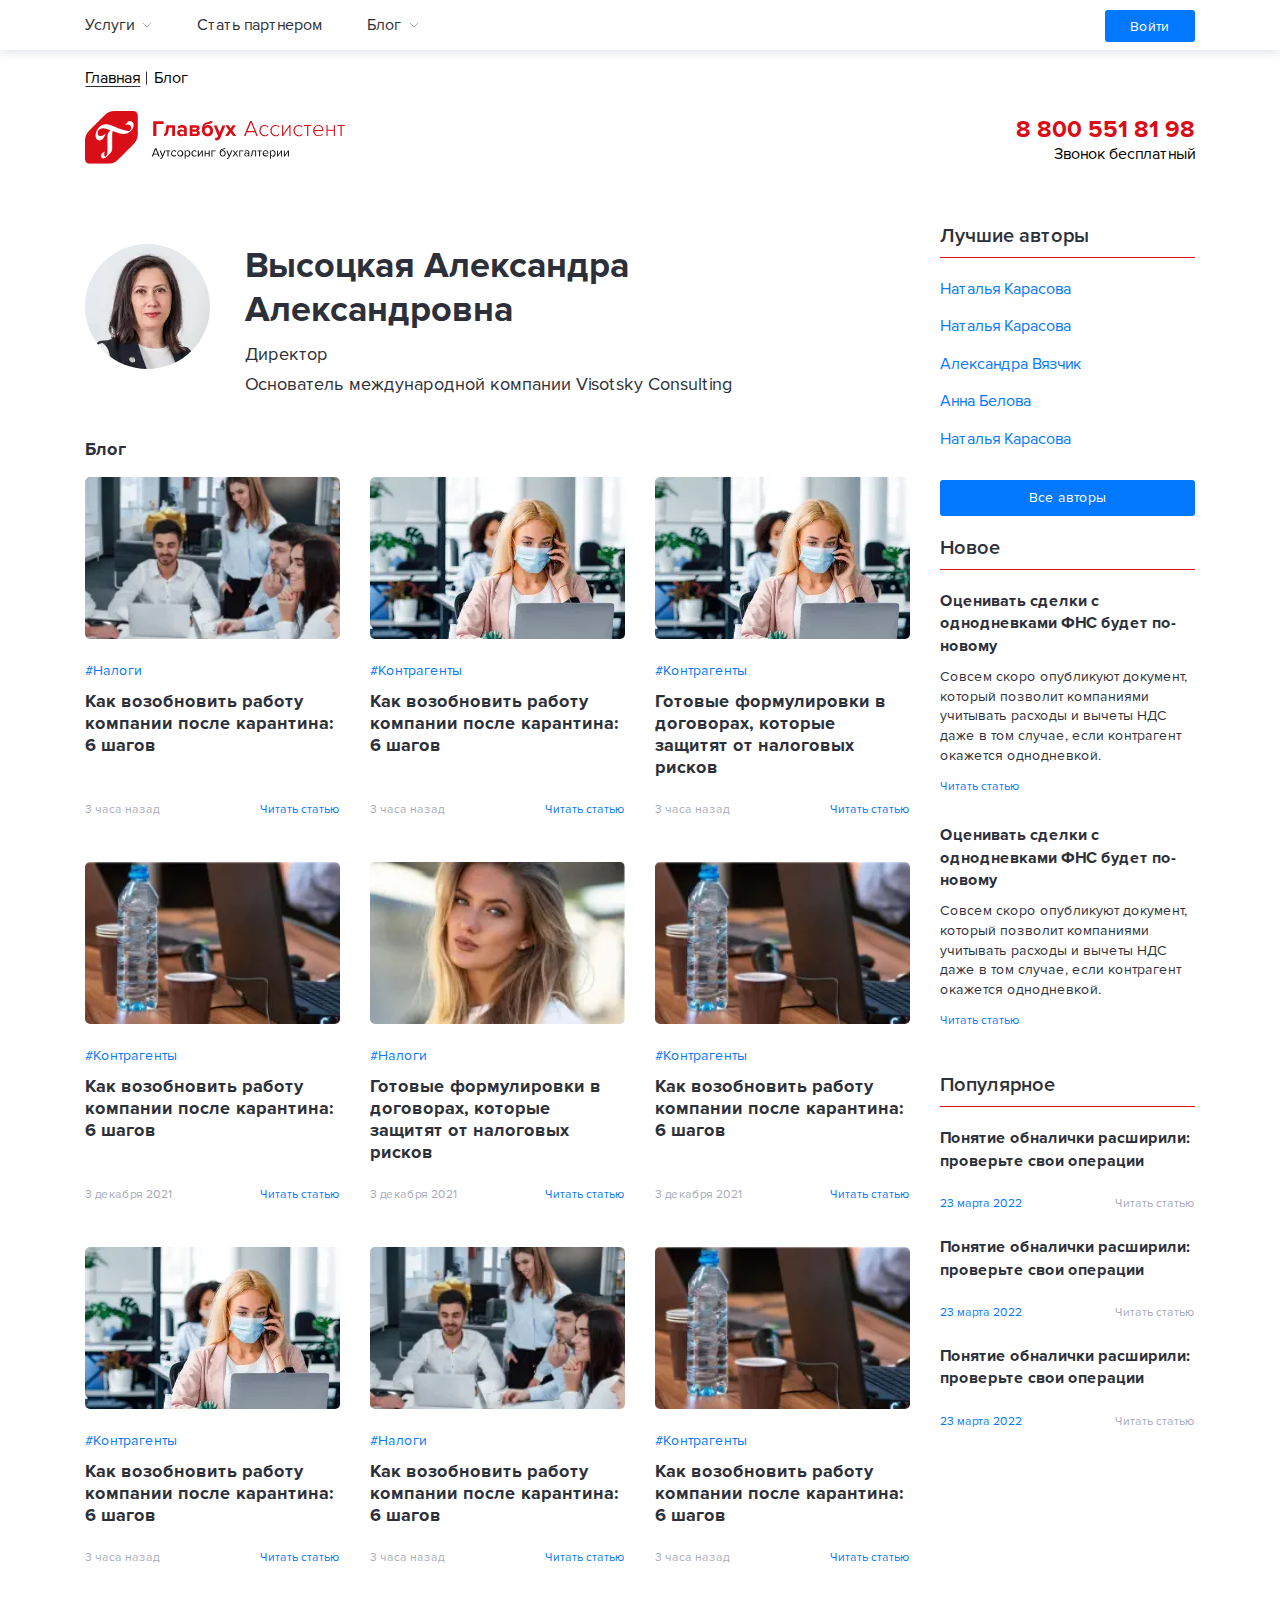
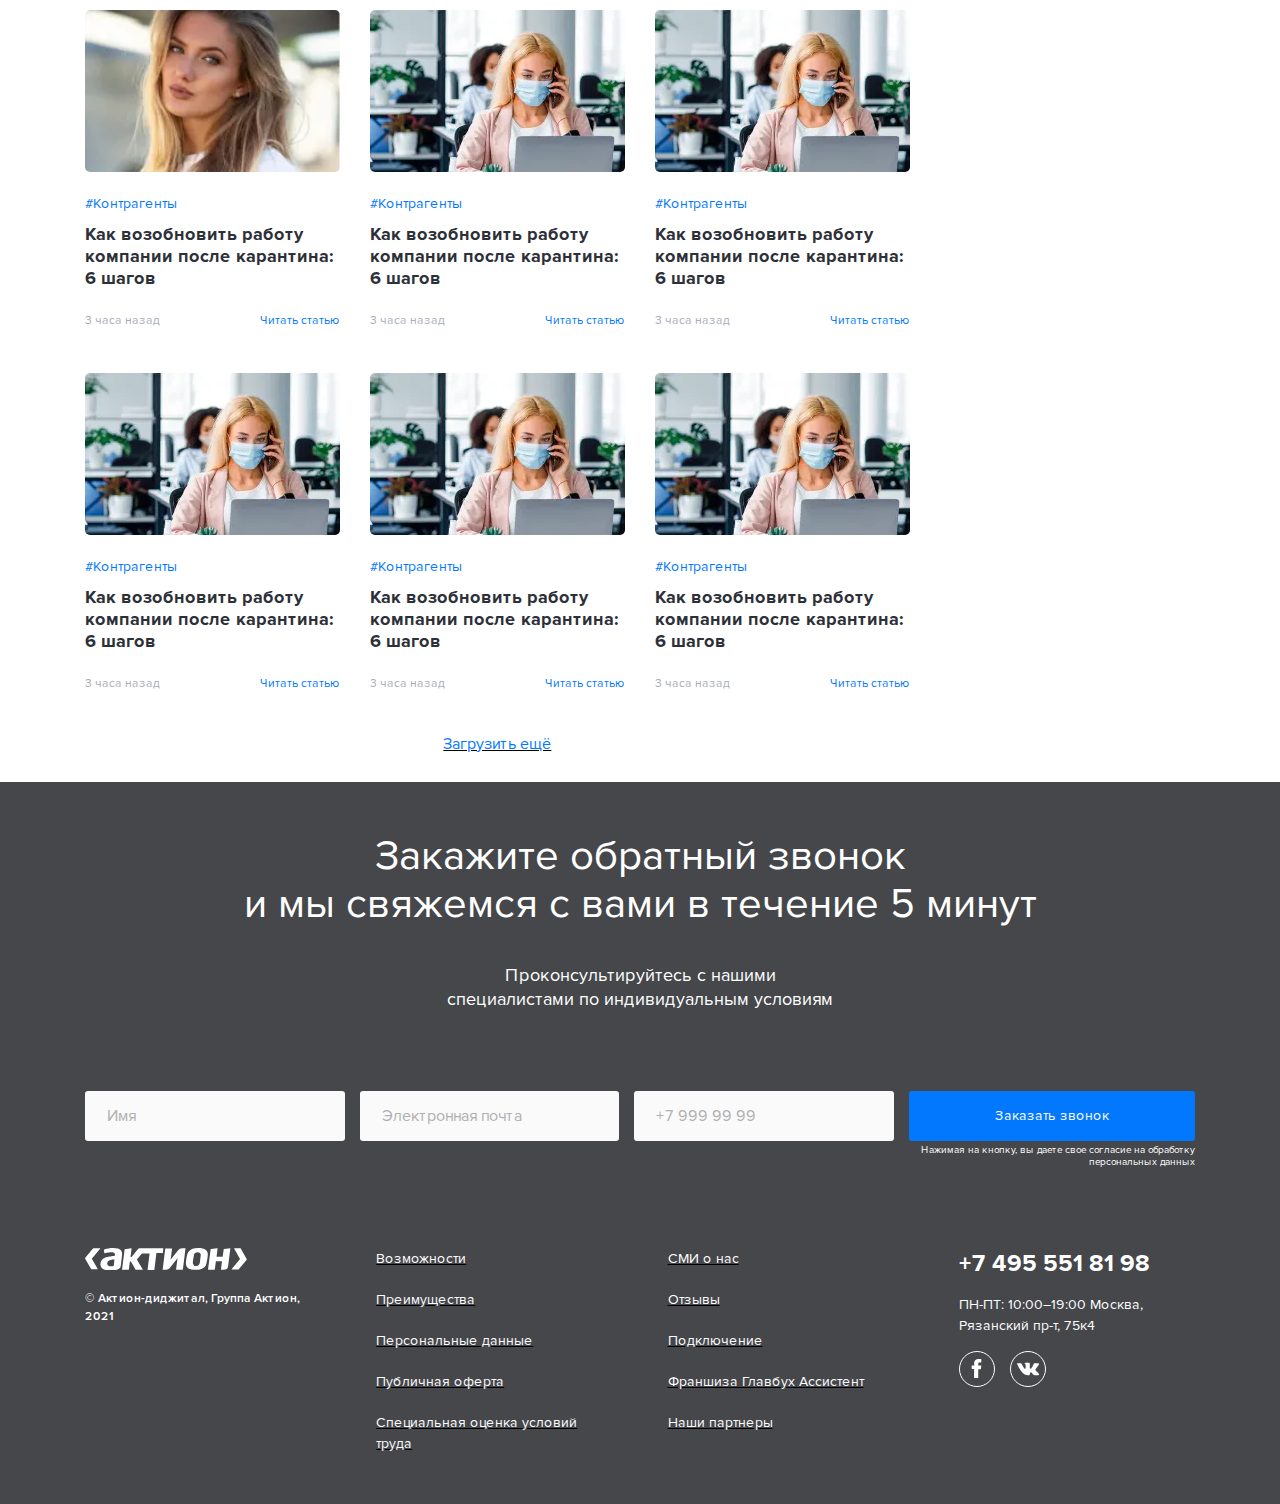
==== commit 975de20e: "Add files via upload" ====
--- a/author.html
+++ b/author.html
@@ -6,7 +6,7 @@
 	<meta charset="UTF-8">
 	<meta name="format-detection" content="telephone=no">
 	<!-- <style>body{opacity: 0;}</style> -->
-	<link rel="stylesheet" href="css/style.min.css?_v=20220116184423">
+	<link rel="stylesheet" href="css/style.min.css?_v=20220216192328">
 	<!-- <meta name="robots" content="noindex, nofollow"> -->
 	<meta name="viewport" content="width=device-width, initial-scale=1.0">
 </head>
@@ -21,25 +21,23 @@
 						<nav class="row-top-header__item header-navigation">
 							<ul class="header-navigation__list">
 								<li class="header-navigation__item">
-									<button data-menu="services" type="button" href="#" class="header-navigation__link header-navigation__link_button">
-										<div class="header-navigation__text">Услуги</div>
-										<div class="header-navigation__icon">
+									<button data-menu="services" type="button" class="header-navigation__link header-navigation__link_button">
+										<span class="header-navigation__text">Услуги</span>
+										<span class="header-navigation__icon">
 											<img src="img/icons/arrow-down.svg" alt="icon">
-										</div>
+										</span>
 									</button>
 								</li>
 								<li data-da=".pod-menu-header__list-nav,767.98,1" class="header-navigation__item">
 									<a href="#" class="header-navigation__link">Стать партнером </a>
 								</li>
 								<li class="header-navigation__item">
-									<a href="#" class="header-navigation__link">
-										<button data-menu="blog" type="button" class="header-navigation__link header-navigation__link_button">
-											<div class="header-navigation__text">Блог</div>
-											<div class="header-navigation__icon">
-												<img src="img/icons/arrow-down.svg" alt="icon">
-											</div>
-										</button>
-									</a>
+									<button data-menu="blog" type="button" class="header-navigation__link header-navigation__link_button">
+										<span class="header-navigation__text">Блог</span>
+										<span class="header-navigation__icon">
+											<img src="img/icons/arrow-down.svg" alt="icon">
+										</span>
+									</button>
 								</li>
 							</ul>
 						</nav>
@@ -249,7 +247,8 @@
 								<ul class="item-pod-menu-articles__list">
 									<li class="item-pod-menu-articles__item">
 										<a href="#" class="item-pod-menu-articles__link">
-											<div class="item-pod-menu-articles__title-article">Понятие обналички расширили: проверьте свои операции ещё несколько строчек для примера можем забить</div>
+											<div class="item-pod-menu-articles__title-article">Понятие обналички расширили:
+												проверьте свои операции ещё несколько строчек для примера можем забить</div>
 											<div class="item-pod-menu-articles__row">
 												<span class="item-pod-menu-articles__date">23 марта 2022</span>
 												<span class="item-pod-menu-articles__read">Читать статью</span>
@@ -258,7 +257,8 @@
 									</li>
 									<li class="item-pod-menu-articles__item">
 										<a href="#" class="item-pod-menu-articles__link">
-											<div class="item-pod-menu-articles__title-article">Понятие обналички расширили: проверьте свои операции ещё несколько строчек для примера можем забить</div>
+											<div class="item-pod-menu-articles__title-article">Понятие обналички расширили:
+												проверьте свои операции ещё несколько строчек для примера можем забить</div>
 											<div class="item-pod-menu-articles__row">
 												<span class="item-pod-menu-articles__date">23 марта 2022</span>
 												<span class="item-pod-menu-articles__read">Читать статью</span>
@@ -313,7 +313,7 @@
 							<div class="main-content__content">
 								<h2 class="main-content__title">Блог</h2>
 								<div class="main-content__grid">
-									<article class="main-content__item item-content _active _taxes">
+									<div class="main-content__item item-content _active _taxes">
 										<a href="#" class="item-content__image-ibg image">
 											<picture><source srcset="img/main-content/image-02.webp"type="image/webp"><img src="img/main-content/image-02.jpg" alt="image"></picture>
 										</a>
@@ -324,20 +324,20 @@
 											<a href="#" class="item-content-row__time">3 часа назад</a>
 											<a href="#" class="item-content-row__read">Читать статью</a>
 										</div>
-									</article>
-									<article class="main-content__item item-content _active _counterparties">
-										<a href="#" class="item-content__image-ibg image">
-											<picture><source srcset="img/main-content/image-01.webp"type="image/webp"><img src="img/main-content/image-01.jpg" alt="image"></picture>
-										</a>
-										<a href="#" class="item-content__hashtag">#Контрагенты</a>
-										<a href="#" class="item-content__title">Как возобновить работу компании после
-											карантина: 6 шагов</a>
-										<div class="item-content__row item-content-row">
-											<a href="#" class="item-content-row__time">3 часа назад</a>
-											<a href="#" class="item-content-row__read">Читать статью</a>
-										</div>
-									</article>
-									<article class="main-content__item item-content _active _counterparties">
+									</div>
+									<div class="main-content__item item-content _active _counterparties">
+										<a href="#" class="item-content__image-ibg image">
+											<picture><source srcset="img/main-content/image-01.webp"type="image/webp"><img src="img/main-content/image-01.jpg" alt="image"></picture>
+										</a>
+										<a href="#" class="item-content__hashtag">#Контрагенты</a>
+										<a href="#" class="item-content__title">Как возобновить работу компании после
+											карантина: 6 шагов</a>
+										<div class="item-content__row item-content-row">
+											<a href="#" class="item-content-row__time">3 часа назад</a>
+											<a href="#" class="item-content-row__read">Читать статью</a>
+										</div>
+									</div>
+									<div class="main-content__item item-content _active _counterparties">
 										<a href="#" class="item-content__image-ibg image">
 											<picture><source srcset="img/main-content/image-01.webp"type="image/webp"><img src="img/main-content/image-01.jpg" alt="image"></picture>
 										</a>
@@ -348,8 +348,8 @@
 											<a href="#" class="item-content-row__time">3 часа назад</a>
 											<a href="#" class="item-content-row__read">Читать статью</a>
 										</div>
-									</article>
-									<article class="main-content__item item-content _active _taxes">
+									</div>
+									<div class="main-content__item item-content _active _taxes">
 										<a href="#" class="item-content__image-ibg image">
 											<picture><source srcset="img/main-content/image-03.webp"type="image/webp"><img src="img/main-content/image-03.jpg" alt="image"></picture>
 										</a>
@@ -360,8 +360,8 @@
 											<a href="#" class="item-content-row__time">3 декабря 2021</a>
 											<a href="#" class="item-content-row__read">Читать статью</a>
 										</div>
-									</article>
-									<article class="main-content__item item-content _active _fss">
+									</div>
+									<div class="main-content__item item-content _active _fss">
 										<a href="#" class="item-content__image-ibg image">
 											<picture><source srcset="img/main-content/image-04.webp"type="image/webp"><img src="img/main-content/image-04.jpg" alt="image"></picture>
 										</a>
@@ -372,8 +372,8 @@
 											<a href="#" class="item-content-row__time">3 декабря 2021</a>
 											<a href="#" class="item-content-row__read">Читать статью</a>
 										</div>
-									</article>
-									<article class="main-content__item item-content _active _taxes">
+									</div>
+									<div class="main-content__item item-content _active _taxes">
 										<a href="#" class="item-content__image-ibg image">
 											<picture><source srcset="img/main-content/image-03.webp"type="image/webp"><img src="img/main-content/image-03.jpg" alt="image"></picture>
 										</a>
@@ -384,20 +384,20 @@
 											<a href="#" class="item-content-row__time">3 декабря 2021</a>
 											<a href="#" class="item-content-row__read">Читать статью</a>
 										</div>
-									</article>
-									<article class="main-content__item item-content _active _fss">
-										<a href="#" class="item-content__image-ibg image">
-											<picture><source srcset="img/main-content/image-01.webp"type="image/webp"><img src="img/main-content/image-01.jpg" alt="image"></picture>
-										</a>
-										<a href="#" class="item-content__hashtag">#Контрагенты</a>
-										<a href="#" class="item-content__title">Как возобновить работу компании после
-											карантина: 6 шагов</a>
-										<div class="item-content__row item-content-row">
-											<a href="#" class="item-content-row__time">3 часа назад</a>
-											<a href="#" class="item-content-row__read">Читать статью</a>
-										</div>
-									</article>
-									<article class="main-content__item item-content _active _taxes">
+									</div>
+									<div class="main-content__item item-content _active _fss">
+										<a href="#" class="item-content__image-ibg image">
+											<picture><source srcset="img/main-content/image-01.webp"type="image/webp"><img src="img/main-content/image-01.jpg" alt="image"></picture>
+										</a>
+										<a href="#" class="item-content__hashtag">#Контрагенты</a>
+										<a href="#" class="item-content__title">Как возобновить работу компании после
+											карантина: 6 шагов</a>
+										<div class="item-content__row item-content-row">
+											<a href="#" class="item-content-row__time">3 часа назад</a>
+											<a href="#" class="item-content-row__read">Читать статью</a>
+										</div>
+									</div>
+									<div class="main-content__item item-content _active _taxes">
 										<a href="#" class="item-content__image-ibg image">
 											<picture><source srcset="img/main-content/image-02.webp"type="image/webp"><img src="img/main-content/image-02.jpg" alt="image"></picture>
 										</a>
@@ -408,8 +408,8 @@
 											<a href="#" class="item-content-row__time">3 часа назад</a>
 											<a href="#" class="item-content-row__read">Читать статью</a>
 										</div>
-									</article>
-									<article class="main-content__item item-content _active _counterparties">
+									</div>
+									<div class="main-content__item item-content _active _counterparties">
 										<a href="#" class="item-content__image-ibg image">
 											<picture><source srcset="img/main-content/image-03.webp"type="image/webp"><img src="img/main-content/image-03.jpg" alt="image"></picture>
 										</a>
@@ -420,8 +420,8 @@
 											<a href="#" class="item-content-row__time">3 часа назад</a>
 											<a href="#" class="item-content-row__read">Читать статью</a>
 										</div>
-									</article>
-									<article class="main-content__item item-content _active _counterparties">
+									</div>
+									<div class="main-content__item item-content _active _counterparties">
 										<a href="#" class="item-content__image-ibg image">
 											<picture><source srcset="img/main-content/image-04.webp"type="image/webp"><img src="img/main-content/image-04.jpg" alt="image"></picture>
 										</a>
@@ -432,67 +432,67 @@
 											<a href="#" class="item-content-row__time">3 часа назад</a>
 											<a href="#" class="item-content-row__read">Читать статью</a>
 										</div>
-									</article>
-									<article class="main-content__item item-content _active _counterparties">
-										<a href="#" class="item-content__image-ibg image">
-											<picture><source srcset="img/main-content/image-01.webp"type="image/webp"><img src="img/main-content/image-01.jpg" alt="image"></picture>
-										</a>
-										<a href="#" class="item-content__hashtag">#Контрагенты</a>
-										<a href="#" class="item-content__title">Как возобновить работу компании после
-											карантина: 6 шагов</a>
-										<div class="item-content__row item-content-row">
-											<a href="#" class="item-content-row__time">3 часа назад</a>
-											<a href="#" class="item-content-row__read">Читать статью</a>
-										</div>
-									</article>
-									<article class="main-content__item item-content _active _counterparties">
-										<a href="#" class="item-content__image-ibg image">
-											<picture><source srcset="img/main-content/image-01.webp"type="image/webp"><img src="img/main-content/image-01.jpg" alt="image"></picture>
-										</a>
-										<a href="#" class="item-content__hashtag">#Контрагенты</a>
-										<a href="#" class="item-content__title">Как возобновить работу компании после
-											карантина: 6 шагов</a>
-										<div class="item-content__row item-content-row">
-											<a href="#" class="item-content-row__time">3 часа назад</a>
-											<a href="#" class="item-content-row__read">Читать статью</a>
-										</div>
-									</article>
-									<article class="main-content__item item-content _active _counterparties">
-										<a href="#" class="item-content__image-ibg image">
-											<picture><source srcset="img/main-content/image-01.webp"type="image/webp"><img src="img/main-content/image-01.jpg" alt="image"></picture>
-										</a>
-										<a href="#" class="item-content__hashtag">#Контрагенты</a>
-										<a href="#" class="item-content__title">Как возобновить работу компании после
-											карантина: 6 шагов</a>
-										<div class="item-content__row item-content-row">
-											<a href="#" class="item-content-row__time">3 часа назад</a>
-											<a href="#" class="item-content-row__read">Читать статью</a>
-										</div>
-									</article>
-									<article class="main-content__item item-content _active _counterparties">
-										<a href="#" class="item-content__image-ibg image">
-											<picture><source srcset="img/main-content/image-01.webp"type="image/webp"><img src="img/main-content/image-01.jpg" alt="image"></picture>
-										</a>
-										<a href="#" class="item-content__hashtag">#Контрагенты</a>
-										<a href="#" class="item-content__title">Как возобновить работу компании после
-											карантина: 6 шагов</a>
-										<div class="item-content__row item-content-row">
-											<a href="#" class="item-content-row__time">3 часа назад</a>
-											<a href="#" class="item-content-row__read">Читать статью</a>
-										</div>
-									</article>
-									<article class="main-content__item item-content _active _counterparties">
-										<a href="#" class="item-content__image-ibg image">
-											<picture><source srcset="img/main-content/image-01.webp"type="image/webp"><img src="img/main-content/image-01.jpg" alt="image"></picture>
-										</a>
-										<a href="#" class="item-content__hashtag">#Контрагенты</a>
-										<a href="#" class="item-content__title">Как возобновить работу компании после
-											карантина: 6 шагов</a>
-										<div class="item-content__row item-content-row">
-											<a href="#" class="item-content-row__time">3 часа назад</a>
-											<a href="#" class="item-content-row__read">Читать статью</a>
-										</div>
-									</article>
+									</div>
+									<div class="main-content__item item-content _active _counterparties">
+										<a href="#" class="item-content__image-ibg image">
+											<picture><source srcset="img/main-content/image-01.webp"type="image/webp"><img src="img/main-content/image-01.jpg" alt="image"></picture>
+										</a>
+										<a href="#" class="item-content__hashtag">#Контрагенты</a>
+										<a href="#" class="item-content__title">Как возобновить работу компании после
+											карантина: 6 шагов</a>
+										<div class="item-content__row item-content-row">
+											<a href="#" class="item-content-row__time">3 часа назад</a>
+											<a href="#" class="item-content-row__read">Читать статью</a>
+										</div>
+									</div>
+									<div class="main-content__item item-content _active _counterparties">
+										<a href="#" class="item-content__image-ibg image">
+											<picture><source srcset="img/main-content/image-01.webp"type="image/webp"><img src="img/main-content/image-01.jpg" alt="image"></picture>
+										</a>
+										<a href="#" class="item-content__hashtag">#Контрагенты</a>
+										<a href="#" class="item-content__title">Как возобновить работу компании после
+											карантина: 6 шагов</a>
+										<div class="item-content__row item-content-row">
+											<a href="#" class="item-content-row__time">3 часа назад</a>
+											<a href="#" class="item-content-row__read">Читать статью</a>
+										</div>
+									</div>
+									<div class="main-content__item item-content _active _counterparties">
+										<a href="#" class="item-content__image-ibg image">
+											<picture><source srcset="img/main-content/image-01.webp"type="image/webp"><img src="img/main-content/image-01.jpg" alt="image"></picture>
+										</a>
+										<a href="#" class="item-content__hashtag">#Контрагенты</a>
+										<a href="#" class="item-content__title">Как возобновить работу компании после
+											карантина: 6 шагов</a>
+										<div class="item-content__row item-content-row">
+											<a href="#" class="item-content-row__time">3 часа назад</a>
+											<a href="#" class="item-content-row__read">Читать статью</a>
+										</div>
+									</div>
+									<div class="main-content__item item-content _active _counterparties">
+										<a href="#" class="item-content__image-ibg image">
+											<picture><source srcset="img/main-content/image-01.webp"type="image/webp"><img src="img/main-content/image-01.jpg" alt="image"></picture>
+										</a>
+										<a href="#" class="item-content__hashtag">#Контрагенты</a>
+										<a href="#" class="item-content__title">Как возобновить работу компании после
+											карантина: 6 шагов</a>
+										<div class="item-content__row item-content-row">
+											<a href="#" class="item-content-row__time">3 часа назад</a>
+											<a href="#" class="item-content-row__read">Читать статью</a>
+										</div>
+									</div>
+									<div class="main-content__item item-content _active _counterparties">
+										<a href="#" class="item-content__image-ibg image">
+											<picture><source srcset="img/main-content/image-01.webp"type="image/webp"><img src="img/main-content/image-01.jpg" alt="image"></picture>
+										</a>
+										<a href="#" class="item-content__hashtag">#Контрагенты</a>
+										<a href="#" class="item-content__title">Как возобновить работу компании после
+											карантина: 6 шагов</a>
+										<div class="item-content__row item-content-row">
+											<a href="#" class="item-content-row__time">3 часа назад</a>
+											<a href="#" class="item-content-row__read">Читать статью</a>
+										</div>
+									</div>
 								</div>
 								<div class="main-content__more more-main-content">
 									<a href="#" class="more-main-content__link">Загрузить ещё</a>
@@ -613,41 +613,41 @@
 								<div class="footer-logo__copy">© Актион-диджитал, Группа Актион, 2021</div>
 							</div>
 						</a>
+						<nav class="bottom-footer__item footer-navigation footer-navigation_first">
+							<ul class="footer-navigation__list">
+								<li class="footer-navigation__item">
+									<a href="#" class="footer-navigation__link">Возможности</a>
+								</li>
+								<li class="footer-navigation__item">
+									<a href="#" class="footer-navigation__link">Преимущества</a>
+								</li>
+								<li class="footer-navigation__item">
+									<a href="#" class="footer-navigation__link">Персональные данные</a>
+								</li>
+								<li class="footer-navigation__item">
+									<a href="#" class="footer-navigation__link">Публичная оферта</a>
+								</li>
+								<li class="footer-navigation__item">
+									<a href="#" class="footer-navigation__link">Специальная оценка условий труда</a>
+								</li>
+							</ul>
+						</nav>
 						<nav class="bottom-footer__item footer-navigation">
 							<ul class="footer-navigation__list">
 								<li class="footer-navigation__item">
-									<a href="#" class="footer-navigation__link">Возможности</a>
-								</li>
-								<li class="footer-navigation__item">
-									<a href="#" class="footer-navigation__link">Преимущества</a>
-								</li>
-								<li class="footer-navigation__item">
-									<a href="#" class="footer-navigation__link">Персональные данные</a>
-								</li>
-								<li class="footer-navigation__item">
-									<a href="#" class="footer-navigation__link">Публичная оферта</a>
-								</li>
-								<li class="footer-navigation__item">
-									<a href="#" class="footer-navigation__link">Специальная оценка условий труда</a>
-								</li>
-							</ul>
-						</nav>
-						<nav class="bottom-footer__item footer-navigation footer-navigation_first">
-							<ul class="footer-navigation__list">
-								<li class="footer-navigation__item">
-									<a href="#" class="footer-navigation__link">Возможности</a>
-								</li>
-								<li class="footer-navigation__item">
-									<a href="#" class="footer-navigation__link">Преимущества</a>
-								</li>
-								<li class="footer-navigation__item">
-									<a href="#" class="footer-navigation__link">Персональные данные</a>
-								</li>
-								<li class="footer-navigation__item">
-									<a href="#" class="footer-navigation__link">Публичная оферта</a>
-								</li>
-								<li class="footer-navigation__item">
-									<a href="#" class="footer-navigation__link">Специальная оценка условий труда</a>
+									<a href="#" class="footer-navigation__link">СМИ о нас</a>
+								</li>
+								<li class="footer-navigation__item">
+									<a href="#" class="footer-navigation__link">Отзывы</a>
+								</li>
+								<li class="footer-navigation__item">
+									<a href="#" class="footer-navigation__link">Подключение</a>
+								</li>
+								<li class="footer-navigation__item">
+									<a href="#" class="footer-navigation__link">Франшиза Главбух Ассистент</a>
+								</li>
+								<li class="footer-navigation__item">
+									<a href="#" class="footer-navigation__link">Наши партнеры</a>
 								</li>
 							</ul>
 						</nav>
@@ -675,21 +675,9 @@
 				</div>
 			</div>
 		</footer>
-
 	</div>
-	<!-- 
-<div id="popup" aria-hidden="true" class="popup">
-	<div class="popup__wrapper">
-		<div class="popup__content">
-			<button data-close type="button" class="popup__close">Закрыть</button>
-			<div class="popup__text">
-			</div>
-		</div>
-	</div>
-</div>
- -->
-
-	<script src="js/app.min.js?_v=20220116184423"></script>
+
+	<script src="js/app.min.js?_v=20220216192328"></script>
 </body>
 
 </html>--- a/css/style.min.css
+++ b/css/style.min.css
@@ -1 +1 @@
-@charset "UTF-8";@font-face{font-family:ProximaNova;font-display:swap;src:url(../fonts/ProximaNova-Extrabld.woff2) format("woff2"),url(../fonts/ProximaNova-Extrabld.woff) format("woff");font-weight:400;font-style:normal}@font-face{font-family:ProximaNova;font-display:swap;src:url(../fonts/ProximaNova-Bold.woff2) format("woff2"),url(../fonts/ProximaNova-Bold.woff) format("woff");font-weight:700;font-style:normal}@font-face{font-family:icons;font-display:swap;src:url(../fonts/icons.woff2) format("woff2"),url(../fonts/icons.woff) format("woff");font-weight:400;font-style:normal}@font-face{font-family:ProximaNova;font-display:swap;src:url(../fonts/ProximaNova-Semibold.woff2) format("woff2"),url(../fonts/ProximaNova-Semibold.woff) format("woff");font-weight:600;font-style:normal}@font-face{font-family:ProximaNova;font-display:swap;src:url(../fonts/ProximaNova-Regular.woff2) format("woff2"),url(../fonts/ProximaNova-Regular.woff) format("woff");font-weight:400;font-style:normal}[class*=_icon-]:before{font-family:icons;font-style:normal;font-weight:400;font-variant:normal;text-transform:none;line-height:1;-webkit-font-smoothing:antialiased;-moz-osx-font-smoothing:grayscale}[class*=_icon-]:before{display:block}._icon-check:before{content:"\e900"}._icon-search:before{content:"\e901"}._icon-arrow-down:before{content:"\e902"}*{padding:0;margin:0;border:0}*,:after,:before{-webkit-box-sizing:border-box;box-sizing:border-box}body,html{height:100%;min-width:320px}body{color:#000;line-height:1;font-family:ProximaNova;font-size:1rem;-ms-text-size-adjust:100%;-moz-text-size-adjust:100%;-webkit-text-size-adjust:100%;-webkit-font-smoothing:antialiased;-moz-osx-font-smoothing:grayscale}button,input,textarea{font-family:ProximaNova;font-size:inherit}button{cursor:pointer;color:inherit;background-color:inherit}a{color:inherit}a:link,a:visited{text-decoration:none}a:hover{text-decoration:none}ul li{list-style:none}img{vertical-align:top}h1,h2,h3,h4,h5,h6{font-weight:inherit;font-size:inherit}.lock body{overflow:hidden;-ms-touch-action:none;touch-action:none}.wrapper{min-height:100%;display:-webkit-box;display:-ms-flexbox;display:flex;-webkit-box-orient:vertical;-webkit-box-direction:normal;-ms-flex-direction:column;flex-direction:column;overflow:hidden}.wrapper .page{-webkit-transition:.3s;-o-transition:.3s;transition:.3s}.wrapper>main{-webkit-box-flex:1;-ms-flex:1 1 auto;flex:1 1 auto}.wrapper>*{min-width:0}.dark{background-color:rgba(0,0,0,.486);pointer-events:none}[class*=__container]{max-width:69.375rem;-webkit-box-sizing:content-box;box-sizing:content-box;margin:0 auto;padding:0 1.5625rem}input[type=email],input[type=tel],input[type=text],textarea{-webkit-appearance:none;-moz-appearance:none;appearance:none}.input{width:100%;background:#fafafa;border-radius:.1875rem;height:3.125rem;padding:.75rem 1.375rem;color:#2d3039;-webkit-transition:.3s;-o-transition:.3s;transition:.3s}.input::-webkit-input-placeholder{color:#b0b0b0}.input::-moz-placeholder{color:#b0b0b0}.input:-ms-input-placeholder{color:#b0b0b0}.input::-ms-input-placeholder{color:#b0b0b0}.input::placeholder{color:#b0b0b0}textarea.input{resize:none;padding:0 0}.image{position:relative;display:inline-block;overflow:hidden}.image img{max-width:100%}.image::after{content:"";position:absolute;top:0;left:0;width:100%;height:100%;background:rgba(45,48,57,.534);opacity:0;-webkit-transition:.3s;-o-transition:.3s;transition:.3s;visibility:hidden}.image.dark::after{opacity:1;visibility:visible}[class*=-ibg]{position:relative;overflow:hidden}[class*=-ibg] img{position:absolute;width:100%;height:100%;top:0;left:0;-o-object-fit:cover;object-fit:cover}[class*=-ibg_contain] img{-o-object-fit:contain;object-fit:contain}.btn{font-size:.875rem;line-height:.8571428571;background:#0278ff;border-radius:.1875rem;padding:.46875rem 1.6rem;color:#fff;-webkit-transition:.3s;-o-transition:.3s;transition:.3s;text-align:center}.main-title{font-weight:700;line-height:1.2142857143;color:#2d3039}.breadcrumbs__list{display:-webkit-box;display:-ms-flexbox;display:flex;-webkit-box-align:center;-ms-flex-align:center;align-items:center;gap:0 .875rem}.breadcrumbs__link{display:inline-block;position:relative;-webkit-transition:.3s;-o-transition:.3s;transition:.3s}.breadcrumbs__link::after{content:"";position:absolute;top:50%;right:-.4375rem;width:.0625rem;-webkit-transform:translate(0,-50%);-ms-transform:translate(0,-50%);transform:translate(0,-50%);height:80%;background-color:#2d3039}.breadcrumbs__link:before{content:"";position:absolute;bottom:-.0625rem;left:50%;width:100%;-webkit-transform:translate(-50%,0);-ms-transform:translate(-50%,0);transform:translate(-50%,0);height:.0625rem;background-color:#2d3039;-webkit-transition:.4s;-o-transition:.4s;transition:.4s}.header__pod-menu{z-index:10}.top-header{position:relative;z-index:11;padding:1.0625rem 0;-webkit-box-shadow:0 .125rem .625rem rgba(39,51,95,.15);box-shadow:0 .125rem .625rem rgba(39,51,95,.15)}.row-top-header{display:-webkit-box;display:-ms-flexbox;display:flex;-webkit-box-align:center;-ms-flex-align:center;align-items:center;-webkit-box-pack:justify;-ms-flex-pack:justify;justify-content:space-between;gap:0 .625rem}.header-navigation__list{display:-webkit-box;display:-ms-flexbox;display:flex;-webkit-box-align:center;-ms-flex-align:center;align-items:center}.header-navigation__link{font-size:1rem;line-height:1;color:#2d3039;-webkit-transition:.3s;-o-transition:.3s;transition:.3s}.header-navigation__link_button{display:-webkit-box;display:-ms-flexbox;display:flex;-webkit-box-align:center;-ms-flex-align:center;align-items:center;gap:0 .5rem}.header-navigation__link_button._active .header-navigation__text{color:#da0e17}.header-navigation__link_button._active .header-navigation__icon{-webkit-transform:rotate(-180deg);-ms-transform:rotate(-180deg);transform:rotate(-180deg)}.header-navigation__text{-webkit-transition:.3s;-o-transition:.3s;transition:.3s}.header-navigation__icon{-webkit-transition:.3s;-o-transition:.3s;transition:.3s;display:-webkit-box;display:-ms-flexbox;display:flex}.header-navigation__icon img{-ms-flex-item-align:center;-ms-grid-row-align:center;align-self:center}.bottom-header{-webkit-transition:.3s;-o-transition:.3s;transition:.3s;padding:1.25rem 0 2.8125rem 0}.bottom-header__breadcrumbs{padding:0 0 1.5625rem 0}.bottom-header__row{-webkit-box-pack:justify;-ms-flex-pack:justify;justify-content:space-between;display:-webkit-box;display:-ms-flexbox;display:flex;-webkit-box-align:center;-ms-flex-align:center;align-items:center}.logo-header{display:block}.logo-header__image img{max-width:100%}.telephone-header__link{text-align:right}.telephone-header__tel{display:block;font-weight:700;font-size:1.5rem;line-height:1.3333333333;text-align:right;color:#da0e17}.telephone-header__text{display:block}.telephone-header__icon{max-width:3rem}.telephone-header__icon img{max-width:100%}.pod-menu-header._active{opacity:1;visibility:visible;top:3.4375rem}.pod-menu-header._active::before{top:-.3125rem}.pod-menu-header{opacity:0;visibility:hidden;padding:1.25rem 0;background:#fff;-webkit-box-shadow:0 .125rem .75rem rgba(39,51,95,.35);box-shadow:0 .125rem .75rem rgba(39,51,95,.35);position:absolute;top:4.6875rem;width:100%;-webkit-transition:.3s;-o-transition:.3s;transition:.3s}.pod-menu-header::before{content:"";position:absolute;top:-1.5625rem;height:.3125rem;background-color:#fff;width:100%}.pod-menu-header__grid{display:-webkit-box;display:-ms-flexbox;display:flex;-ms-flex-wrap:wrap;flex-wrap:wrap;margin:-.9375rem -.625rem}.pod-menu-header__spoller-content{padding:1.25rem 0;border-bottom:.0625rem solid #a8abb9;width:100%}.pod-menu-header #spoller-content-services{padding:1.25rem 0 .3125rem 0}.pod-menu-header__item{-webkit-box-flex:0;-ms-flex:0 0 25%;flex:0 0 25%;padding:.9375rem .625rem}.pod-menu-header__button{display:none;-webkit-box-align:center;-ms-flex-align:center;align-items:center;-webkit-box-pack:justify;-ms-flex-pack:justify;justify-content:space-between;width:100%;padding:0 0 .9375rem 0}.pod-menu-header__spoller-text{font-size:1rem;line-height:.6666666667}.pod-menu-header__icon{-webkit-transition:.3s;-o-transition:.3s;transition:.3s}.pod-menu-header__icon img{width:1rem;height:1rem}.pod-menu-header__button{-webkit-transition:.3s;-o-transition:.3s;transition:.3s}.pod-menu-header__button._spoller-active{color:#da0e17}.pod-menu-header__button._spoller-active .pod-menu-header__icon{-webkit-transform:rotate(180deg);-ms-transform:rotate(180deg);transform:rotate(180deg)}.item-pod-menu-header__title{font-size:1rem;line-height:1.5;display:-webkit-box;display:-ms-flexbox;display:flex;-webkit-box-align:center;-ms-flex-align:center;align-items:center;padding:0 0 1.25em 0;color:#2d3039;font-weight:700}.item-pod-menu-header__list{padding:0 0 0 .125rem}.item-pod-menu-header__item{font-size:1rem}.item-pod-menu-header__item:not(:last-child){padding:0 0 1.25rem 0}.item-pod-menu-header__link{line-height:1.5;color:#2d3039}.pod-menu-header__grid_blog{margin:-.9375rem -.75rem}.pod-menu-header__grid_blog .pod-menu-header__item{padding:.9375rem .75rem;-webkit-box-flex:0;-ms-flex:0 0 33.333%;flex:0 0 33.333%}.item-pod-menu-authors__title{font-weight:600;font-size:.875rem;line-height:1;display:-webkit-box;display:-ms-flexbox;display:flex;-webkit-box-align:center;-ms-flex-align:center;align-items:center;color:#515568}.item-pod-menu-authors__list{padding:1.5625rem 0 0 0;font-size:1rem;line-height:1.5}.item-pod-menu-authors__item:not(:last-child){padding:0 0 1.25rem 0}.item-pod-menu-authors__link{color:#0278ff}.item-pod-menu-articles__title{font-weight:600;font-size:.875rem;line-height:1;display:-webkit-box;display:-ms-flexbox;display:flex;-webkit-box-align:center;-ms-flex-align:center;align-items:center;color:#515568}.item-pod-menu-articles__list{padding:1.5625rem 0 0 0;font-size:1rem;line-height:1.5}.item-pod-menu-articles__item:not(:last-child){padding:0 0 1.25rem 0}.item-pod-menu-articles__title{font-weight:600;font-size:.875rem;line-height:120%}.item-pod-menu-articles__title-article{font-weight:700;font-size:1rem;line-height:1.375;color:#2d3039;-webkit-transition:.3s;-o-transition:.3s;transition:.3s}.item-pod-menu-articles__row{padding:.625rem 0 0 0;display:-webkit-box;display:-ms-flexbox;display:flex;gap:0 .625rem;-webkit-box-pack:justify;-ms-flex-pack:justify;justify-content:space-between;-webkit-box-align:center;-ms-flex-align:center;align-items:center;-ms-flex-wrap:wrap;flex-wrap:wrap}.item-pod-menu-articles__date{font-size:.875rem;line-height:1.7142857143;color:#a8abb9}.item-pod-menu-articles__read{font-size:.875rem;line-height:1.7142857143;color:#0278ff}.header-become{margin-top:-.9375rem;padding:0 .9375rem}.header-become__title{display:-webkit-box;display:-ms-flexbox;display:flex;-webkit-box-align:center;-ms-flex-align:center;align-items:center;gap:.3125rem;margin-bottom:.9375rem}.header-become__title-text{font-weight:600;font-size:.875rem;line-height:120%;color:#515568}.header-become__buttons{gap:.9375rem;display:-webkit-box;display:-ms-flexbox;display:flex;-ms-flex-wrap:wrap;flex-wrap:wrap;color:#fff}.header-become__button{font-weight:600;width:100%;font-size:1rem;line-height:150%;text-align:center;padding:.8125rem 1.5625rem}.icon-menu{display:none}.footer{background-color:#45474b}.footer__title{line-height:1.1428571429;text-align:center;color:#fff;max-width:50rem;padding:0 0 2.1875rem 0;margin:auto}.footer__subtitle{font-size:1.125rem;line-height:1.3333333333;text-align:center;color:#fff;margin:auto;max-width:25rem}.form-footer{display:-ms-grid;display:grid;row-gap:2.1875rem;-ms-grid-columns:23.4% 23.4% 23.4% 1fr;grid-template-columns:23.4% 23.4% 23.4% 1fr}.form-footer__item{position:relative}.form-footer__label{font-size:.875rem;line-height:1.7142857143;color:#fff;position:absolute;top:-.3125rem;opacity:0;text-transform:uppercase;visibility:hidden;display:block;-webkit-transition:.3s;-o-transition:.3s;transition:.3s}.form-footer__label._active{top:-1.5625rem;opacity:1;visibility:visible}.form-footer__input{width:100%;background:#fafafa;border-radius:.1875rem;height:3.125rem;padding:.75rem 1.375rem;color:#2d3039;-webkit-transition:.3s;-o-transition:.3s;transition:.3s}.form-footer__input::-webkit-input-placeholder{color:#b0b0b0}.form-footer__input::-moz-placeholder{color:#b0b0b0}.form-footer__input:-ms-input-placeholder{color:#b0b0b0}.form-footer__input::-ms-input-placeholder{color:#b0b0b0}.form-footer__input::placeholder{color:#b0b0b0}.form-footer-button__btn{width:100%;padding:1.1875rem 1.875rem}.form-footer-button__descr{text-align:right;font-size:.625rem;line-height:120%;text-align:right;padding:.3em 0 0 0;color:#fff}.bottom-footer__row{display:-ms-grid;display:grid;-ms-grid-columns:(1fr)[4];grid-template-columns:repeat(4,1fr);-webkit-column-gap:3.4375rem;-moz-column-gap:3.4375rem;column-gap:3.4375rem}.footer-logo__image img{max-width:100%}.footer-logo__copy{font-weight:600;font-size:.75rem;line-height:150%;color:#fff;padding-top:1.25rem}.footer-navigation__item{text-decoration:underline}.footer-navigation__item:not(:last-child){padding:0 0 1.25rem 0}.footer-navigation__link{font-size:.875rem;line-height:150%;color:#fff}.footer-contacts__telephone{font-size:1.5rem;line-height:133%;font-weight:700;color:#fff;padding:0 0 .9375rem 0;display:inline-block}.footer-contacts__timetable{font-size:.875rem;line-height:150%;color:#fff;padding:0 0 .9375rem 0}.footer-social{display:-webkit-box;display:-ms-flexbox;display:flex;-webkit-box-align:center;-ms-flex-align:center;align-items:center;gap:.9375rem}.footer-social__image img{max-width:100%}.page{padding-bottom:1.875rem}.page__row{padding:2.5rem 0 0 0;display:-webkit-box;display:-ms-flexbox;display:flex;gap:1.875rem}.page__row_article{padding-top:0}.content-page{-webkit-box-flex:0;-ms-flex:0 0 74.3%;flex:0 0 74.3%}.top-content__row{gap:.625rem;display:-webkit-box;display:-ms-flexbox;display:flex;-webkit-box-align:center;-ms-flex-align:center;align-items:center;-webkit-box-pack:justify;-ms-flex-pack:justify;justify-content:space-between}.form-top-content{position:relative}.form-top-content._form-focus .form-top-content__button{color:#000}.form-top-content__input{border:.0625rem solid #a8abb9;-webkit-box-sizing:border-box;box-sizing:border-box;border-radius:.1875rem;height:3.125rem;padding:.75rem 3.125rem .75rem 1.1875rem;line-height:1.3333333333;color:#000}.form-top-content__input::-webkit-input-placeholder{color:#a8abb9}.form-top-content__input::-moz-placeholder{color:#a8abb9}.form-top-content__input:-ms-input-placeholder{color:#a8abb9}.form-top-content__input::-ms-input-placeholder{color:#a8abb9}.form-top-content__input::placeholder{color:#a8abb9}.form-top-content__button{position:absolute;top:50%;-webkit-transform:translate(0,-50%);-ms-transform:translate(0,-50%);transform:translate(0,-50%);right:1.125rem;font-size:1.25rem;color:#a8abb9}.spollers-content-page{position:relative}.spollers-content-page__title{display:-webkit-box;display:-ms-flexbox;display:flex;-webkit-box-align:center;-ms-flex-align:center;align-items:center;gap:.625rem}.spollers-content-page__title._spoller-active .spollers-content-page__text-button{color:#da0e17}.spollers-content-page__title._spoller-active .spollers-content-page__icon-button{-webkit-transform:rotate(-180deg);-ms-transform:rotate(-180deg);transform:rotate(-180deg)}.spollers-content-page__text-button{-webkit-transition:.3s;-o-transition:.3s;transition:.3s;font-size:1rem;line-height:150%;color:#2d3039}.spollers-content-page__icon-button{display:-webkit-box;display:-ms-flexbox;display:flex;-webkit-transition:.3s;-o-transition:.3s;transition:.3s}.spollers-content-page__icon-button img{width:.6875rem;height:.6875rem;max-width:100%;-webkit-box-align:center;-ms-flex-align:center;align-items:center}.spollers-content-page__clear{position:absolute;right:0;top:.1875rem}.spollers-content-page__clear span{font-size:1rem;color:#515568;-webkit-transition:.3s;-o-transition:.3s;transition:.3s}.spollers-content-page__clear::before{content:"";-webkit-transition:.3s;-o-transition:.3s;transition:.3s;position:absolute;top:50%;left:0;height:.625rem;width:.09375rem;-webkit-transform:translate(0,-50%) rotate(45deg);-ms-transform:translate(0,-50%) rotate(45deg);transform:translate(0,-50%) rotate(45deg);background-color:#515568}.spollers-content-page__clear::after{content:"";position:absolute;-webkit-transition:.3s;-o-transition:.3s;transition:.3s;top:50%;left:0;height:.625rem;width:.09375rem;-webkit-transform:translate(0,-50%) rotate(-45deg);-ms-transform:translate(0,-50%) rotate(-45deg);transform:translate(0,-50%) rotate(-45deg);background-color:#515568}.tabs-filter{padding:1.25rem 0 0 0;display:-webkit-box;display:-ms-flexbox;display:flex;-ms-flex-wrap:wrap;flex-wrap:wrap;gap:.875rem}.tabs-filter__item{-webkit-transition:.3s;-o-transition:.3s;transition:.3s;border:.0625rem solid #a8abb9;padding:.40625rem 1.46875rem;border-radius:.1875rem;font-size:.875rem;color:#a8abb9;background-color:#fff;text-align:center}.tabs-filter__item._active{background:#da0e17;color:#fff}.main-content__content{padding:1.25rem 0 0 0}.main-content__grid{display:-ms-grid;display:grid;gap:2.5rem 1.875rem;grid-template-columns:repeat(auto-fill,minmax(13.125rem,1fr))}.main-content-filter__list{display:-webkit-box;display:-ms-flexbox;display:flex;-webkit-box-align:center;-ms-flex-align:center;align-items:center;-ms-flex-wrap:wrap;flex-wrap:wrap;gap:1.25rem}.main-content-filter__link{font-size:1rem;line-height:1.1875;color:#0278ff}.main-content-filter__link._active{color:#2d3039}.item-content{display:-webkit-box;display:-ms-flexbox;display:flex;-webkit-box-orient:vertical;-webkit-box-direction:normal;-ms-flex-direction:column;flex-direction:column;display:none}.item-content._active{display:-webkit-box;display:-ms-flexbox;display:flex}.item-content__image-ibg{display:block;overflow:hidden;margin:0 0 .625rem 0;padding:0 0 63.5294117647% 0;border-radius:.3125rem}.item-content__image-ibg img{-webkit-transition:.3s;-o-transition:.3s;transition:.3s}.item-content__hashtag{display:block;font-size:.875rem;line-height:171%;color:#0278ff;margin:.625rem 0 .4375rem 0}.item-content__title{-webkit-box-flex:1;-ms-flex:1 1 100%;flex:1 1 100%;font-weight:700;font-size:1.125rem;display:block;line-height:1.2222222222;color:#2d3039;margin:0 0 1.25rem 0;-webkit-transition:.3s;-o-transition:.3s;transition:.3s}.item-content-row{display:-webkit-box;display:-ms-flexbox;display:flex;-webkit-box-pack:justify;-ms-flex-pack:justify;justify-content:space-between;gap:.625rem}.item-content-row__time{font-size:.75rem;line-height:200%;color:#a8abb9}.item-content-row__read{font-size:.75rem;line-height:200%;color:#0278ff}.more-main-content{text-align:center;text-decoration:underline}.more-main-content__link{color:#0278ff}.sidebar-authors{padding:0 0 1.25rem 0;display:block}.sidebar-authors__list{padding:0 0 1.875rem 0}.sidebar-authors__button{padding:.75rem 1.6875rem;display:block}.sidebar-title{font-weight:600;font-size:1.25rem;line-height:1.2;color:#2d3039;margin-bottom:1.25rem;padding-bottom:.5625rem;border-bottom:.0625rem solid #da0e17}.list-sidebar-authors__item:not(:last-child){padding:0 0 .9375rem 0}.list-sidebar-authors__link{font-size:1rem;line-height:140%;color:#0278ff}.sidebar-new-articles{padding:0 0 2.5rem 0}.sidebar-new-articles__item{display:block}.sidebar-new-articles__item:not(:last-child){padding:0 0 1.5625rem 0}.sidebar-new-articles__title{font-weight:700;font-size:1rem;line-height:140%;color:#2d3039;padding:0 0 .625rem 0;-webkit-transition:.3s;-o-transition:.3s;transition:.3s}.sidebar-new-articles__text{font-size:.875rem;line-height:140%;color:#2d3039;padding:0 0 .625rem 0}.sidebar-new-articles__read{font-size:.75rem;line-height:200%;color:#0278ff}.sidebar-popular-articles{display:block}.sidebar-popular-articles:not(:last-child){padding:0 0 1.25rem 0}.sidebar-popular-articles__title{font-weight:700;font-size:1rem;line-height:140%;color:#2d3039;padding:0 0 1.25rem 0;-webkit-transition:.3s;-o-transition:.3s;transition:.3s}.articles-popular-row{display:-webkit-box;display:-ms-flexbox;display:flex;-webkit-box-align:center;-ms-flex-align:center;align-items:center;-webkit-box-pack:justify;-ms-flex-pack:justify;justify-content:space-between}.articles-popular-row__item{gap:.3125rem}.articles-popular-row-read{font-size:.75rem;line-height:200%;color:#a8abb9}.articles-popular-row-date{font-size:.75rem;line-height:200%;color:#0278ff}.page-top-content{padding:0 0 1.5625rem 0}.page-top-content__title{padding:0 0 .9375rem 0}.page-content-date{font-size:.75rem;line-height:200%;color:#a8abb9;padding:0 0 1.25rem 0;display:block}.page-content-topic{padding:0 0 .9375rem 0;font-size:.875rem;line-height:171%;color:#2d3039}.page-content-author{font-size:.875rem;line-height:171%;color:#2d3039}.page-content-link{color:#0278ff}.main-article-content__subtitle{font-weight:600;font-size:1.25rem;line-height:140%;color:#2d3039;padding:0 0 1.875rem 0}.main-article-content__image{margin-bottom:2.8125rem}.main-article-content__text{padding:0 0 1.875rem 0;font-size:1rem;line-height:140%;color:#2d3039}.main-article-content__list{max-width:47.5rem;padding:0 0 2.8125rem 0}.list-article-content__item{padding-left:1.875rem;font-size:1rem;line-height:140%;color:#2d3039;position:relative}.list-article-content__item:not(:last-child){margin-bottom:1.25rem}.list-article-content__item:before{position:absolute;left:0;top:.5625rem;font-size:.5rem;color:#da0e17}.article-content-important{max-width:41.5rem;background:#2d3039;margin-bottom:1.875rem}.article-content-important__body{padding:1.25rem 3.75rem 1.5625rem 3.75rem}.article-content-important__title{font-weight:600;font-size:1.5rem;line-height:140%;color:#da0e17;position:relative;margin-bottom:.9375rem}.article-content-important__title::before{content:"";position:absolute;left:-1.875rem;top:.3125rem;width:1.375rem;height:1.375rem;background:url(../img/icons/important.svg) 0 0/1.375rem 1.375rem no-repeat}.article-content-important__text{font-weight:600;font-size:1.5rem;line-height:140%;color:#fff}.main-content_authors{padding:0}.main-content_authors .main-content__content{padding:0}.main-content_authors .more-main-content{padding:2.5rem 0 0 0}.letters__list{display:-webkit-box;display:-ms-flexbox;display:flex;gap:.3125rem .625rem;-ms-flex-wrap:wrap;flex-wrap:wrap}.letters__text{color:#2d3039;font-size:1rem;line-height:140%}.letters__link{font-size:1rem;line-height:140%;color:#0278ff}.authors-content__grid{display:-ms-grid;display:grid;-ms-grid-columns:(1fr)[3];grid-template-columns:repeat(3,1fr);gap:2.5rem 3.75rem}.authors-content__item{display:-webkit-box;display:-ms-flexbox;display:flex;-webkit-box-align:center;-ms-flex-align:center;align-items:center;gap:1.875rem}.authors-content__image-ibg{border-radius:50%;width:100%;height:7.8125rem;-ms-flex-negative:0;flex-shrink:0;max-width:7.8125rem}.authors-content__name{font-size:.875rem;line-height:1.2142857143;color:#2d3039}.page__row_author{padding-top:.9375rem}.main-content_author{padding:0}.main-content__author{padding-bottom:1.5625rem}.main-content__title{font-weight:700;font-size:1.125rem;line-height:.8181818182;color:#2d3039;padding:0 0 1.25rem 0}.author__row{display:-webkit-box;display:-ms-flexbox;display:flex;row-gap:.9375rem;max-width:47.9375rem}.author__image-ibg{border-radius:50%;width:100%;height:7.8125rem;-ms-flex-negative:0;flex-shrink:0;max-width:7.8125rem}.author__name{line-height:1.2222222222;padding:0 0 .625rem 0}.author__position{line-height:140%;color:#2d3039}.author__position:not(:last-child){padding:0 0 .3125rem 0}@media (min-width:29.99875em) and (min-width:69.375em){.author__image-ibg{height:7.8125rem}.author__image-ibg{max-width:7.8125rem}.author__image-ibg{-ms-flex-preferred-size:7.8125rem;flex-basis:7.8125rem}}@media (min-width:47.99875em){.telephone-header__icon{display:none}.pod-menu-header__spoller-content{display:none}.item-pod-menu-header__button{display:none}.item-pod-menu-header__spoller-text{display:none}.item-pod-menu-header__icon{display:none}.header-become{display:none}.footer{padding-block:5rem}.footer__title{font-size:2.25rem}.footer__title{padding-bottom:2.1875rem}.footer__subtitle{font-size:1.125rem}.form-footer{padding-bottom:3.75rem}}@media (min-width:61.99875em){#menu-mobile{display:none}.main-content{padding:1.25rem 0 0 0}}@media (min-width:69.375em){.main-title{font-size:2.625rem}.header-navigation__list{-webkit-column-gap:2.8125rem;-moz-column-gap:2.8125rem;column-gap:2.8125rem}.footer{padding-block:3.125rem}.footer__title{font-size:2.625rem}.footer__subtitle{padding-bottom:5rem}.form-footer{-webkit-column-gap:.9375rem;-moz-column-gap:.9375rem;column-gap:.9375rem}.form-footer{padding-bottom:5rem}.top-content__search-form{-ms-flex-preferred-size:42.9375rem;flex-basis:42.9375rem}.form-top-content__input{font-size:1.125rem}.spollers-content-page{margin-top:2.5rem}.spollers-content-page__clear{padding-left:1.25rem}.more-main-content{padding-top:2.5rem}.authors-content__letters{padding-bottom:1.875rem}.authors-content__image-ibg{height:7.8125rem}.authors-content__image-ibg{max-width:7.8125rem}.authors-content__image-ibg{-ms-flex-preferred-size:7.8125rem;flex-basis:7.8125rem}.author__row{-webkit-column-gap:2.1875rem;-moz-column-gap:2.1875rem;column-gap:2.1875rem}.author__name{font-size:2.25rem}.author__position{font-size:1.125rem}}@media (max-width:20em){.footer{padding-block:3.75rem}.footer__title{font-size:1.25rem}.footer__title{padding-bottom:1.5625rem}.footer__subtitle{font-size:1rem}.form-footer{padding-bottom:2.1875rem}}@media (max-width:72.5em){.authors-content__grid{-webkit-column-gap:1.5625rem;-moz-column-gap:1.5625rem;column-gap:1.5625rem}.authors-content__item{gap:.9375rem}}@media (max-width:61.99875em){.header-navigation{display:none}.header-navigation__list{-webkit-column-gap:1.40625rem;-moz-column-gap:1.40625rem;column-gap:1.40625rem}.pod-menu-header__container:not(:last-child){padding-bottom:1.875rem}.pod-menu-header__grid{margin:-.625rem -.625rem}.item-pod-menu-authors__title{font-size:.75rem}.item-pod-menu-articles__title{font-size:.75rem}#blog,#services{display:none}.icon-menu{display:block;position:relative;width:1.25rem;height:.875rem;cursor:pointer;z-index:5}.icon-menu span,.icon-menu::after,.icon-menu::before{content:"";-webkit-transition:all .3s ease 0s;-o-transition:all .3s ease 0s;transition:all .3s ease 0s;left:0;position:absolute;width:100%;height:.125rem;background-color:#000}.icon-menu::before{top:0}.icon-menu::after{bottom:0}.icon-menu span{top:calc(50% - 1px)}.icon-menu._active span{-webkit-transform:scale(0);-ms-transform:scale(0);transform:scale(0)}.icon-menu._active::before{-webkit-transform:rotate(-45deg);-ms-transform:rotate(-45deg);transform:rotate(-45deg);top:calc(50% - 1px)}.icon-menu._active::after{-webkit-transform:rotate(45deg);-ms-transform:rotate(45deg);transform:rotate(45deg);bottom:calc(50% - 1px)}.form-footer{-webkit-column-gap:.625rem;-moz-column-gap:.625rem;column-gap:.625rem}.form-footer{-ms-grid-columns:(1fr)[2];grid-template-columns:repeat(2,1fr);-webkit-column-gap:1.5rem;-moz-column-gap:1.5rem;column-gap:1.5rem;row-gap:2.8125rem}.bottom-footer__row{-ms-grid-columns:(1fr)[2];grid-template-columns:repeat(2,1fr);row-gap:1.25rem}.content-page{-webkit-box-flex:1;-ms-flex:1 1 100%;flex:1 1 100%}.main-content__grid{gap:2.1875rem 1.5rem}.item-content__title{font-size:1rem}.sidebar-page{display:none}.page__row_author{padding-top:0}.author__row{max-width:29.6875rem}}@media (max-width:61.99875em) and (max-width:47.99875em){.authors-content__grid{-webkit-column-gap:2.5rem;-moz-column-gap:2.5rem;column-gap:2.5rem}.authors-content__item{-webkit-column-gap:1.5625rem;-moz-column-gap:1.5625rem;column-gap:1.5625rem}}@media (max-width:47.99875em){[class*=__container]{padding:0 .9375rem}.main-title{font-size:2.25rem}.main-title{padding-bottom:1.875rem}.header-navigation__item{padding:0 .9375rem 1.875rem}.header-navigation__link{font-size:1rem;color:#000;display:block;padding:0 0 .9375rem 0;border-bottom:.0625rem solid #a8abb9}.telephone-header__link{display:none}.telephone-header__tel{display:none}.pod-menu-header__grid{margin:0}.pod-menu-header__item{-webkit-box-flex:0;-ms-flex:0 0 33.333%;flex:0 0 33.333%}.pod-menu-header__button{display:-webkit-box;display:-ms-flexbox;display:flex;border-bottom:.0625rem solid #a8abb9}.item-pod-menu-header__title{padding:0 0 .9375rem 0}.item-pod-menu-header__item:not(:last-child){padding:0 0 .625rem 0}.item-pod-menu-header__item:last-child{padding:0 0 .9375rem 0}.pod-menu-header__grid_blog{margin:0}.pod-menu-header__grid_blog .pod-menu-header__item{-webkit-box-flex:1;-ms-flex:1 1 100%;flex:1 1 100%;padding:0}.pod-menu-header__grid_blog .pod-menu-header__item:not(:last-child){padding:0 0 .9375rem 0}.item-pod-menu-authors__list{padding:.9375rem 0 0 0}.item-pod-menu-authors__item:not(:last-child){padding:0 0 .9375rem 0}.item-pod-menu-articles{margin-bottom:.9375rem;border-bottom:.0625rem solid #a8abb9}.item-pod-menu-articles__list{padding:.9375rem 0 0 0}.item-pod-menu-articles__item:not(:last-child){padding:0 0 .9375rem 0}.item-pod-menu-articles__date{font-size:.75rem}.item-pod-menu-articles__read{font-size:.75rem}.footer{padding-block:5rem}.footer__title{font-size:2.25rem}.footer__subtitle{padding-bottom:3.75rem}.form-footer{padding-bottom:3.75rem}.form-footer{-ms-grid-columns:(1fr)[1];grid-template-columns:repeat(1,1fr)}.form-footer__label._mobile-active{top:-1.5625rem;opacity:1;visibility:visible}.form-footer-button__btn{margin-top:-.625rem}.form-footer-button__descr{text-align:center}.bottom-footer__row{-ms-grid-columns:(1fr)[1];grid-template-columns:repeat(1,1fr);-webkit-box-pack:center;-ms-flex-pack:center;justify-content:center;text-align:center}.footer-logo{-webkit-box-ordinal-group:5;-ms-flex-order:4;order:4;padding-top:.9375rem}.footer-logo__copy{padding-top:.9375rem}.footer-navigation{-webkit-box-ordinal-group:3;-ms-flex-order:2;order:2}.footer-navigation_first{-webkit-box-ordinal-group:2;-ms-flex-order:1;order:1}.footer-contacts{-webkit-box-ordinal-group:4;-ms-flex-order:3;order:3;padding-top:1.25rem}.footer-contacts__timetable{padding:0 0 1.875rem 0}.footer-social{-webkit-box-pack:center;-ms-flex-pack:center;justify-content:center;gap:1.25rem}.footer-social__image img{width:2.75rem;height:2.75rem}.page__row{padding:2.1875rem 0 0 0}.top-content__row{display:block}.top-content__search-form{-ms-flex-preferred-size:21.9375rem;flex-basis:21.9375rem}.form-top-content__input{font-size:1rem}.spollers-content-page{margin-top:1.875rem}.spollers-content-page__clear{padding-left:.625rem}.spollers-content-page__clear{top:.78125rem}.spollers-content-page__clear span{display:none}.spollers-content-page__clear::before{height:.9375rem;width:.125rem}.spollers-content-page__clear::after{height:.9375rem;width:.125rem}.main-content-filter__link{font-size:.9375rem}.more-main-content{padding-top:1.875rem}.authors-content__letters{padding-bottom:3.125rem}.authors-content__grid{-ms-grid-columns:(1fr)[2];grid-template-columns:repeat(2,1fr)}.authors-content__item{-webkit-column-gap:1.25rem;-moz-column-gap:1.25rem;column-gap:1.25rem}.authors-content__image-ibg{height:5rem}.authors-content__image-ibg{max-width:5rem}.authors-content__image-ibg{-ms-flex-preferred-size:5rem;flex-basis:5rem}.authors-content__name{font-size:1rem}.author__row{-webkit-column-gap:1.25rem;-moz-column-gap:1.25rem;column-gap:1.25rem}.author__name{font-size:1.5rem}.author__position{font-size:.875rem}}@media (max-width:47.99875em) and (max-width:20em){.main-title{font-size:1.5rem}.page__row_article{padding-bottom:3.75rem}.form-top-content__input{font-size:.875rem}.page-content-topic{padding-bottom:.625rem}.main-article-content__subtitle{font-size:1rem}.main-article-content__text{font-size:.875rem}.main-article-content__list{padding-bottom:1.875rem}.list-article-content__item{font-size:.875rem}.article-content-important__body{padding-bottom:.9375rem}.article-content-important__body{padding-top:.9375rem}.article-content-important__body{padding-right:.9375rem}.article-content-important__body{padding-left:2.8125rem}.article-content-important__title{margin-bottom:.625rem}.article-content-important__text{font-size:1.25rem}.authors-content__letters{padding-bottom:1.875rem}}@media (max-width:47.99875em) and (max-width:47.99875em){.pod-menu-header__item{padding:0;-webkit-box-flex:1;-ms-flex:1 1 100%;flex:1 1 100%}.authors-content__grid{row-gap:1.875rem}}@media (max-width:29.99875em){.logo-header__image{max-width:12.5rem}.main-content__grid{-ms-grid-columns:1fr;grid-template-columns:1fr}.item-content__title{font-size:1.125rem}.authors-content__grid{-ms-grid-columns:(1fr)[1];grid-template-columns:repeat(1,1fr);-webkit-box-pack:center;-ms-flex-pack:center;justify-content:center}.authors-content__name{font-size:.875rem}.author__row{max-width:none;-webkit-box-orient:vertical;-webkit-box-direction:normal;-ms-flex-direction:column;flex-direction:column}}@media (min-width:47.99875em) and (max-width:69.375em){.main-title{font-size:clamp(2.25rem ,1.4079659084rem + 1.7542833752vw ,2.625rem)}.footer{padding-block:clamp(3.125rem ,9.2101704579rem + -8.7714168762vw ,5rem)}.footer__title{font-size:clamp(2.25rem ,1.4079659084rem + 1.7542833752vw ,2.625rem)}.footer__subtitle{padding-bottom:clamp(3.75rem ,.9432196948rem + 5.8476112508vw ,5rem)}.form-footer{padding-bottom:clamp(3.75rem ,.9432196948rem + 5.8476112508vw ,5rem)}.page__row_article{padding-bottom:clamp(4.375rem ,-5.4487310684rem + 20.4666393778vw ,8.75rem)}.top-content__search-form{-ms-flex-preferred-size:clamp(21.9375rem ,-25.2164091281rem + 98.2398690135vw ,42.9375rem);flex-basis:clamp(21.9375rem ,-25.2164091281rem + 98.2398690135vw ,42.9375rem)}.form-top-content__input{font-size:clamp(1rem ,.7193219695rem + .5847611251vw ,1.125rem)}.spollers-content-page{margin-top:clamp(1.875rem ,.4716098474rem + 2.9238056254vw ,2.5rem)}.spollers-content-page__clear{padding-left:clamp(.625rem ,-.7783901526rem + 2.9238056254vw ,1.25rem)}.more-main-content{padding-top:clamp(1.875rem ,.4716098474rem + 2.9238056254vw ,2.5rem)}.authors-content__letters{padding-bottom:clamp(1.875rem ,5.9317803052rem + -5.8476112508vw ,3.125rem)}.authors-content__image-ibg{height:clamp(5rem ,-1.3152556868rem + 13.1571253143vw ,7.8125rem)}.authors-content__image-ibg{max-width:clamp(5rem ,-1.3152556868rem + 13.1571253143vw ,7.8125rem)}.authors-content__image-ibg{-ms-flex-preferred-size:clamp(5rem ,-1.3152556868rem + 13.1571253143vw ,7.8125rem);flex-basis:clamp(5rem ,-1.3152556868rem + 13.1571253143vw ,7.8125rem)}.author__row{-webkit-column-gap:clamp(1.25rem ,-.8550852289rem + 4.3857084381vw ,2.1875rem);-moz-column-gap:clamp(1.25rem ,-.8550852289rem + 4.3857084381vw ,2.1875rem);column-gap:clamp(1.25rem ,-.8550852289rem + 4.3857084381vw ,2.1875rem)}.author__name{font-size:clamp(1.5rem ,-.1840681831rem + 3.5085667505vw ,2.25rem)}.author__position{font-size:clamp(.875rem ,.313643939rem + 1.1695222502vw ,1.125rem)}}@media (max-width:47.99875em) and (min-width:47.99875em){.main-title{font-size:2.25rem}.footer-contacts{-webkit-box-ordinal-group:2;-ms-flex-order:1;order:1}.form-top-content__input{font-size:1rem}.page-content-topic{padding-bottom:.9375rem}.main-article-content__subtitle{font-size:1.25rem}.main-article-content__text{font-size:1rem}.main-article-content__list{padding-bottom:2.8125rem}.list-article-content__item{font-size:1rem}.article-content-important__body{padding-bottom:1.5625rem}.article-content-important__body{padding-top:1.25rem}.article-content-important__body{padding-right:3.75rem}.article-content-important__body{padding-left:3.75rem}.article-content-important__title{margin-bottom:.9375rem}.article-content-important__text{font-size:1.5rem}.authors-content__letters{padding-bottom:3.125rem}}@media (max-width:47.99875em) and (min-width:20em) and (max-width:47.99875em){.main-title{font-size:clamp(1.5rem ,.9642617974rem + 2.678691013vw ,2.25rem)}.form-top-content__input{font-size:clamp(.875rem ,.7857102996rem + .4464485022vw ,1rem)}.page-content-topic{padding-bottom:clamp(.625rem ,.4017757489rem + 1.1161212554vw ,.9375rem)}.main-article-content__subtitle{font-size:clamp(1rem ,.8214205991rem + .8928970043vw ,1.25rem)}.main-article-content__text{font-size:clamp(.875rem ,.7857102996rem + .4464485022vw ,1rem)}.main-article-content__list{padding-bottom:clamp(1.875rem ,1.2053272468rem + 3.3483637662vw ,2.8125rem)}.list-article-content__item{font-size:clamp(.875rem ,.7857102996rem + .4464485022vw ,1rem)}.article-content-important__body{padding-bottom:clamp(.9375rem ,.4910514978rem + 2.2322425108vw ,1.5625rem)}.article-content-important__body{padding-top:clamp(.9375rem ,.7142757489rem + 1.1161212554vw ,1.25rem)}.article-content-important__body{padding-right:clamp(.9375rem ,-1.0715182597rem + 10.0450912987vw ,3.75rem)}.article-content-important__body{padding-left:clamp(2.8125rem ,2.1428272468rem + 3.3483637662vw ,3.75rem)}.article-content-important__title{margin-bottom:clamp(.625rem ,.4017757489rem + 1.1161212554vw ,.9375rem)}.article-content-important__text{font-size:clamp(1.25rem ,1.0714205991rem + .8928970043vw ,1.5rem)}.authors-content__letters{padding-bottom:clamp(1.875rem ,.9821029957rem + 4.4644850217vw ,3.125rem)}}@media (min-width:61.99875em) and (max-width:69.375em){.header-navigation__list{-webkit-column-gap:clamp(1.40625rem ,-10.4135421962rem + 19.0645653279vw ,2.8125rem);-moz-column-gap:clamp(1.40625rem ,-10.4135421962rem + 19.0645653279vw ,2.8125rem);column-gap:clamp(1.40625rem ,-10.4135421962rem + 19.0645653279vw ,2.8125rem)}.form-footer{-webkit-column-gap:clamp(.625rem ,-2.0016204881rem + 4.2365700729vw ,.9375rem);-moz-column-gap:clamp(.625rem ,-2.0016204881rem + 4.2365700729vw ,.9375rem);column-gap:clamp(.625rem ,-2.0016204881rem + 4.2365700729vw ,.9375rem)}}@media (min-width:20em) and (max-width:47.99875em){.footer{padding-block:clamp(3.75rem ,2.8571029957rem + 4.4644850217vw ,5rem)}.footer__title{font-size:clamp(1.25rem ,.5356823965rem + 3.5715880173vw ,2.25rem)}.footer__title{padding-bottom:clamp(1.5625rem ,1.1160514978rem + 2.2322425108vw ,2.1875rem)}.footer__subtitle{font-size:clamp(1rem ,.9107102996rem + .4464485022vw ,1.125rem)}.form-footer{padding-bottom:clamp(2.1875rem ,1.0713787446rem + 5.5806062771vw ,3.75rem)}}@media (max-width:61.99875em) and (min-width:47.99875em){.footer-logo{-webkit-box-ordinal-group:4;-ms-flex-order:3;order:3;-ms-flex-item-align:end;-ms-grid-row-align:end;align-self:end}.footer-navigation{-webkit-box-ordinal-group:5;-ms-flex-order:4;order:4}.footer-navigation_first{-webkit-box-ordinal-group:3;-ms-flex-order:2;order:2}}@media (max-width:47.99875em) and (min-width:29.99875em){.footer-navigation__link{font-size:1rem}}@media (max-width:47.99875em) and (min-width:20em) and (max-width:69.375em){.page__row_article{padding-bottom:clamp(3.75rem ,3.496835443rem + 1.2658227848vw ,4.375rem)}}@media (max-width:61.99875em) and (min-width:69.375em){.authors-content__grid{-webkit-column-gap:3.75rem;-moz-column-gap:3.75rem;column-gap:3.75rem}.authors-content__item{-webkit-column-gap:1.875rem;-moz-column-gap:1.875rem;column-gap:1.875rem}}@media (max-width:61.99875em) and (min-width:47.99875em) and (max-width:69.375em){.authors-content__grid{-webkit-column-gap:clamp(2.5rem ,-.3067803052rem + 5.8476112508vw ,3.75rem);-moz-column-gap:clamp(2.5rem ,-.3067803052rem + 5.8476112508vw ,3.75rem);column-gap:clamp(2.5rem ,-.3067803052rem + 5.8476112508vw ,3.75rem)}.authors-content__item{-webkit-column-gap:clamp(1.5625rem ,.8608049237rem + 1.4619028127vw ,1.875rem);-moz-column-gap:clamp(1.5625rem ,.8608049237rem + 1.4619028127vw ,1.875rem);column-gap:clamp(1.5625rem ,.8608049237rem + 1.4619028127vw ,1.875rem)}}@media (max-width:47.99875em) and (min-width:69.375em){.authors-content__grid{row-gap:2.5rem}}@media (max-width:47.99875em) and (min-width:47.99875em) and (max-width:69.375em){.authors-content__grid{row-gap:clamp(1.875rem ,.4716098474rem + 2.9238056254vw ,2.5rem)}}@media (min-width:29.99875em) and (min-width:47.99875em) and (max-width:69.375em){.author__image-ibg{height:clamp(5rem ,-1.3152556868rem + 13.1571253143vw ,7.8125rem)}.author__image-ibg{max-width:clamp(5rem ,-1.3152556868rem + 13.1571253143vw ,7.8125rem)}.author__image-ibg{-ms-flex-preferred-size:clamp(5rem ,-1.3152556868rem + 13.1571253143vw ,7.8125rem);flex-basis:clamp(5rem ,-1.3152556868rem + 13.1571253143vw ,7.8125rem)}}@media (min-width:29.99875em) and (max-width:47.99875em){.author__image-ibg{height:5rem}.author__image-ibg{max-width:5rem}.author__image-ibg{-ms-flex-preferred-size:5rem;flex-basis:5rem}}@media (any-hover:hover){.btn:hover{background-color:#3392ff}.breadcrumbs__link:hover{color:#da0e17}.breadcrumbs__link:hover::before{width:0;background-color:#da0e17}.header-navigation__link:hover{color:#da0e17}.telephone-header__link:hover .telephone-header__tel{text-decoration:underline}.telephone-header__link:hover .telephone-header__text{text-decoration:underline}.item-pod-menu-header__link:hover{text-decoration:underline}.item-pod-menu-authors__link:hover{text-decoration:underline}.item-pod-menu-articles__link:hover .item-pod-menu-articles__read{text-decoration:underline}.item-pod-menu-articles__link:hover .item-pod-menu-articles__title{color:#da0e17}.footer-navigation__item:hover{text-decoration:none}.spollers-content-page__clear:hover span{color:#da0e17}.spollers-content-page__clear:hover::after,.spollers-content-page__clear:hover::before{background-color:#da0e17}.main-content-filter__link:hover{text-decoration:underline}.main-content-filter__link:hover._active{text-decoration:none}.item-content__image-ibg:hover img{-webkit-transform:scale(1.1);-ms-transform:scale(1.1);transform:scale(1.1)}.item-content__hashtag:hover{text-decoration:underline}.item-content__title:hover{color:#da0e17}.item-content-row__read:hover{text-decoration:underline}.more-main-content:hover{text-decoration:none}.list-sidebar-authors__item:hover{text-decoration:underline}.sidebar-new-articles__item:hover .sidebar-new-articles__read{text-decoration:underline}.sidebar-new-articles__item:hover .sidebar-new-articles__title{color:#da0e17}.sidebar-popular-articles:hover .sidebar-popular-articles__title{color:#da0e17}.sidebar-popular-articles:hover .articles-popular-row-read{text-decoration:underline}.page-content-link:hover{text-decoration:underline}.letters__link:hover{text-decoration:underline}}+@charset "UTF-8";@font-face{font-family:ProximaNova;font-display:swap;src:url(../fonts/ProximaNova-Extrabld.woff2) format("woff2"),url(../fonts/ProximaNova-Extrabld.woff) format("woff");font-weight:400;font-style:normal}@font-face{font-family:ProximaNova;font-display:swap;src:url(../fonts/ProximaNova-Bold.woff2) format("woff2"),url(../fonts/ProximaNova-Bold.woff) format("woff");font-weight:700;font-style:normal}@font-face{font-family:icons;font-display:swap;src:url(../fonts/icons.woff2) format("woff2"),url(../fonts/icons.woff) format("woff");font-weight:400;font-style:normal}@font-face{font-family:ProximaNova;font-display:swap;src:url(../fonts/ProximaNova-Semibold.woff2) format("woff2"),url(../fonts/ProximaNova-Semibold.woff) format("woff");font-weight:600;font-style:normal}@font-face{font-family:ProximaNova;font-display:swap;src:url(../fonts/ProximaNova-Regular.woff2) format("woff2"),url(../fonts/ProximaNova-Regular.woff) format("woff");font-weight:400;font-style:normal}[class*=_icon-]:before{font-family:icons;font-style:normal;font-weight:400;font-variant:normal;text-transform:none;line-height:1;-webkit-font-smoothing:antialiased;-moz-osx-font-smoothing:grayscale}[class*=_icon-]:before{display:block}._icon-check:before{content:"\e900"}._icon-search:before{content:"\e901"}._icon-arrow-down:before{content:"\e902"}*{padding:0;margin:0;border:0}*,:after,:before{-webkit-box-sizing:border-box;box-sizing:border-box}body,html{height:100%;min-width:320px}body{color:#000;line-height:1;font-family:ProximaNova;font-size:1rem;-ms-text-size-adjust:100%;-moz-text-size-adjust:100%;-webkit-text-size-adjust:100%;-webkit-font-smoothing:antialiased;-moz-osx-font-smoothing:grayscale}button,input,textarea{font-family:ProximaNova;font-size:inherit}button{cursor:pointer;color:inherit;background-color:inherit}a{color:inherit}a:link,a:visited{text-decoration:none}a:hover{text-decoration:none}ul li{list-style:none}img{vertical-align:top}h1,h2,h3,h4,h5,h6{font-weight:inherit;font-size:inherit}.lock body{overflow:hidden;-ms-touch-action:none;touch-action:none}.wrapper{min-height:100%;display:-webkit-box;display:-ms-flexbox;display:flex;-webkit-box-orient:vertical;-webkit-box-direction:normal;-ms-flex-direction:column;flex-direction:column;overflow:hidden}.wrapper .page{-webkit-transition:.3s;-o-transition:.3s;transition:.3s}.wrapper>main{-webkit-box-flex:1;-ms-flex:1 1 auto;flex:1 1 auto}.wrapper>*{min-width:0}.dark{background-color:rgba(0,0,0,.486);pointer-events:none}[class*=__container]{max-width:69.375rem;-webkit-box-sizing:content-box;box-sizing:content-box;margin:0 auto;padding:0 1.5625rem}input[type=email],input[type=tel],input[type=text],textarea{-webkit-appearance:none;-moz-appearance:none;appearance:none}.input{width:100%;background:#fafafa;border-radius:.1875rem;height:3.125rem;padding:.75rem 1.375rem;color:#2d3039;-webkit-transition:.3s;-o-transition:.3s;transition:.3s}.input::-webkit-input-placeholder{color:#b0b0b0}.input::-moz-placeholder{color:#b0b0b0}.input:-ms-input-placeholder{color:#b0b0b0}.input::-ms-input-placeholder{color:#b0b0b0}.input::placeholder{color:#b0b0b0}textarea.input{resize:none;padding:0 0}.image{position:relative;display:inline-block;overflow:hidden}.image img{max-width:100%}.image::after{content:"";position:absolute;top:0;left:0;width:100%;height:100%;background:rgba(45,48,57,.534);opacity:0;-webkit-transition:.3s;-o-transition:.3s;transition:.3s;visibility:hidden}.image.dark::after{opacity:1;visibility:visible}[class*=-ibg]{position:relative;overflow:hidden}[class*=-ibg] img{position:absolute;width:100%;height:100%;top:0;left:0;-o-object-fit:cover;object-fit:cover}[class*=-ibg_contain] img{-o-object-fit:contain;object-fit:contain}.btn{font-size:.875rem;line-height:.8571428571;background:#0278ff;border-radius:.1875rem;padding:.46875rem 1.6rem;color:#fff;-webkit-transition:.3s;-o-transition:.3s;transition:.3s;text-align:center}.main-title{font-weight:700;line-height:1.2142857143;color:#2d3039}.breadcrumbs__list{display:-webkit-box;display:-ms-flexbox;display:flex;-webkit-box-align:center;-ms-flex-align:center;align-items:center;gap:0 .875rem}.breadcrumbs__link{display:inline-block;position:relative;-webkit-transition:.3s;-o-transition:.3s;transition:.3s}.breadcrumbs__link::after{content:"";position:absolute;top:50%;right:-.4375rem;width:.0625rem;-webkit-transform:translate(0,-50%);-ms-transform:translate(0,-50%);transform:translate(0,-50%);height:80%;background-color:#2d3039}.breadcrumbs__link:before{content:"";position:absolute;bottom:-.0625rem;left:50%;width:100%;-webkit-transform:translate(-50%,0);-ms-transform:translate(-50%,0);transform:translate(-50%,0);height:.0625rem;background-color:#2d3039;-webkit-transition:.4s;-o-transition:.4s;transition:.4s}.header__pod-menu{z-index:10}.top-header{position:relative;z-index:11;padding:1.0625rem 0;-webkit-box-shadow:0 .125rem .625rem rgba(39,51,95,.15);box-shadow:0 .125rem .625rem rgba(39,51,95,.15)}.row-top-header{display:-webkit-box;display:-ms-flexbox;display:flex;-webkit-box-align:center;-ms-flex-align:center;align-items:center;-webkit-box-pack:justify;-ms-flex-pack:justify;justify-content:space-between;gap:0 .625rem}.header-navigation__list{display:-webkit-box;display:-ms-flexbox;display:flex;-webkit-box-align:center;-ms-flex-align:center;align-items:center}.header-navigation__link{font-size:1rem;line-height:1;color:#2d3039;-webkit-transition:.3s;-o-transition:.3s;transition:.3s}.header-navigation__link_button{display:-webkit-box;display:-ms-flexbox;display:flex;-webkit-box-align:center;-ms-flex-align:center;align-items:center;gap:0 .5rem}.header-navigation__link_button._active .header-navigation__text{color:#da0e17}.header-navigation__link_button._active .header-navigation__icon{-webkit-transform:rotate(-180deg);-ms-transform:rotate(-180deg);transform:rotate(-180deg)}.header-navigation__text{-webkit-transition:.3s;-o-transition:.3s;transition:.3s}.header-navigation__icon{-webkit-transition:.3s;-o-transition:.3s;transition:.3s;display:-webkit-box;display:-ms-flexbox;display:flex}.header-navigation__icon img{-ms-flex-item-align:center;-ms-grid-row-align:center;align-self:center}.bottom-header{-webkit-transition:.3s;-o-transition:.3s;transition:.3s;padding:1.25rem 0 2.8125rem 0}.bottom-header__breadcrumbs{padding:0 0 1.5625rem 0}.bottom-header__row{-webkit-box-pack:justify;-ms-flex-pack:justify;justify-content:space-between;display:-webkit-box;display:-ms-flexbox;display:flex;-webkit-box-align:center;-ms-flex-align:center;align-items:center}.logo-header{display:block}.logo-header__image img{max-width:100%}.telephone-header__link{text-align:right}.telephone-header__tel{display:block;font-weight:700;font-size:1.5rem;line-height:1.3333333333;text-align:right;color:#da0e17}.telephone-header__text{display:block}.telephone-header__icon{max-width:3rem}.telephone-header__icon img{max-width:100%}.pod-menu-header._active{opacity:1;visibility:visible;top:3.4375rem}.pod-menu-header._active::before{top:-.3125rem}.pod-menu-header{opacity:0;visibility:hidden;padding:1.25rem 0;background:#fff;-webkit-box-shadow:0 .125rem .75rem rgba(39,51,95,.35);box-shadow:0 .125rem .75rem rgba(39,51,95,.35);position:absolute;top:4.6875rem;width:100%;-webkit-transition:.3s;-o-transition:.3s;transition:.3s}.pod-menu-header::before{content:"";position:absolute;top:-1.5625rem;height:.3125rem;background-color:#fff;width:100%}.pod-menu-header__grid{display:-webkit-box;display:-ms-flexbox;display:flex;-ms-flex-wrap:wrap;flex-wrap:wrap;margin:-.9375rem -.625rem}.pod-menu-header__spoller-content{padding:1.25rem 0;border-bottom:.0625rem solid #a8abb9;width:100%}.pod-menu-header #spoller-content-services{padding:1.25rem 0 .3125rem 0}.pod-menu-header__item{-webkit-box-flex:0;-ms-flex:0 0 25%;flex:0 0 25%;padding:.9375rem .625rem}.pod-menu-header__button{display:none;-webkit-box-align:center;-ms-flex-align:center;align-items:center;-webkit-box-pack:justify;-ms-flex-pack:justify;justify-content:space-between;width:100%;padding:0 0 .9375rem 0}.pod-menu-header__spoller-text{font-size:1rem;line-height:.6666666667}.pod-menu-header__icon{-webkit-transition:.3s;-o-transition:.3s;transition:.3s}.pod-menu-header__icon img{width:1rem;height:1rem}.pod-menu-header__button{-webkit-transition:.3s;-o-transition:.3s;transition:.3s}.pod-menu-header__button._spoller-active{color:#da0e17}.pod-menu-header__button._spoller-active .pod-menu-header__icon{-webkit-transform:rotate(180deg);-ms-transform:rotate(180deg);transform:rotate(180deg)}.item-pod-menu-header__title{font-size:1rem;line-height:1.5;display:-webkit-box;display:-ms-flexbox;display:flex;-webkit-box-align:center;-ms-flex-align:center;align-items:center;padding:0 0 1.25em 0;color:#2d3039;font-weight:700}.item-pod-menu-header__list{padding:0 0 0 .125rem}.item-pod-menu-header__item{font-size:1rem}.item-pod-menu-header__item:not(:last-child){padding:0 0 1.25rem 0}.item-pod-menu-header__link{line-height:1.5;color:#2d3039}.pod-menu-header__grid_blog{margin:-.9375rem -.75rem}.pod-menu-header__grid_blog .pod-menu-header__item{padding:.9375rem .75rem;-webkit-box-flex:0;-ms-flex:0 0 33.333%;flex:0 0 33.333%}.item-pod-menu-authors__title{font-weight:600;font-size:.875rem;line-height:1;display:-webkit-box;display:-ms-flexbox;display:flex;-webkit-box-align:center;-ms-flex-align:center;align-items:center;color:#515568}.item-pod-menu-authors__list{padding:1.5625rem 0 0 0;font-size:1rem;line-height:1.5}.item-pod-menu-authors__item:not(:last-child){padding:0 0 1.25rem 0}.item-pod-menu-authors__link{color:#0278ff}.item-pod-menu-articles__title{font-weight:600;font-size:.875rem;line-height:1;display:-webkit-box;display:-ms-flexbox;display:flex;-webkit-box-align:center;-ms-flex-align:center;align-items:center;color:#515568}.item-pod-menu-articles__list{padding:1.5625rem 0 0 0;font-size:1rem;line-height:1.5}.item-pod-menu-articles__item:not(:last-child){padding:0 0 1.25rem 0}.item-pod-menu-articles__title{font-weight:600;font-size:.875rem;line-height:120%}.item-pod-menu-articles__title-article{font-weight:700;font-size:1rem;line-height:1.375;color:#2d3039;-webkit-transition:.3s;-o-transition:.3s;transition:.3s}.item-pod-menu-articles__row{padding:.625rem 0 0 0;display:-webkit-box;display:-ms-flexbox;display:flex;gap:0 .625rem;-webkit-box-pack:justify;-ms-flex-pack:justify;justify-content:space-between;-webkit-box-align:center;-ms-flex-align:center;align-items:center;-ms-flex-wrap:wrap;flex-wrap:wrap}.item-pod-menu-articles__date{font-size:.875rem;line-height:1.7142857143;color:#a8abb9}.item-pod-menu-articles__read{font-size:.875rem;line-height:1.7142857143;color:#0278ff}.header-become{margin-top:-.9375rem;padding:0 .9375rem}.header-become__title{display:-webkit-box;display:-ms-flexbox;display:flex;-webkit-box-align:center;-ms-flex-align:center;align-items:center;gap:.3125rem;margin-bottom:.9375rem}.header-become__title-text{font-weight:600;font-size:.875rem;line-height:120%;color:#515568}.header-become__buttons{gap:.9375rem;display:-webkit-box;display:-ms-flexbox;display:flex;-ms-flex-wrap:wrap;flex-wrap:wrap;color:#fff}.header-become__button{font-weight:600;width:100%;font-size:1rem;line-height:150%;text-align:center;padding:.8125rem 1.5625rem}.icon-menu{display:none}.footer{background-color:#45474b}.footer__title{line-height:1.1428571429;text-align:center;color:#fff;max-width:50rem;padding:0 0 2.1875rem 0;margin:auto}.footer__subtitle{font-size:1.125rem;line-height:1.3333333333;text-align:center;color:#fff;margin:auto;max-width:25rem}.form-footer{display:-ms-grid;display:grid;row-gap:2.1875rem;-ms-grid-columns:23.4% 23.4% 23.4% 1fr;grid-template-columns:23.4% 23.4% 23.4% 1fr}.form-footer__item{position:relative}.form-footer__label{font-size:.875rem;line-height:1.7142857143;color:#fff;position:absolute;top:-.3125rem;opacity:0;text-transform:uppercase;visibility:hidden;display:block;-webkit-transition:.3s;-o-transition:.3s;transition:.3s}.form-footer__label._active{top:-1.5625rem;opacity:1;visibility:visible}.form-footer__input{width:100%;background:#fafafa;border-radius:.1875rem;height:3.125rem;padding:.75rem 1.375rem;color:#2d3039;-webkit-transition:.3s;-o-transition:.3s;transition:.3s}.form-footer__input::-webkit-input-placeholder{color:#b0b0b0}.form-footer__input::-moz-placeholder{color:#b0b0b0}.form-footer__input:-ms-input-placeholder{color:#b0b0b0}.form-footer__input::-ms-input-placeholder{color:#b0b0b0}.form-footer__input::placeholder{color:#b0b0b0}.form-footer-button__btn{width:100%;padding:1.1875rem 1.875rem}.form-footer-button__descr{text-align:right;font-size:.625rem;line-height:120%;text-align:right;padding:.3em 0 0 0;color:#fff}.bottom-footer__row{display:-ms-grid;display:grid;-ms-grid-columns:(1fr)[4];grid-template-columns:repeat(4,1fr);-webkit-column-gap:3.4375rem;-moz-column-gap:3.4375rem;column-gap:3.4375rem}.footer-logo__image img{max-width:100%}.footer-logo__copy{font-weight:600;font-size:.75rem;line-height:150%;color:#fff;padding-top:1.25rem}.footer-navigation__item{text-decoration:underline}.footer-navigation__item:not(:last-child){padding:0 0 1.25rem 0}.footer-navigation__link{font-size:.875rem;line-height:150%;color:#fff}.footer-contacts__telephone{font-size:1.5rem;line-height:133%;font-weight:700;color:#fff;padding:0 0 .9375rem 0;display:inline-block}.footer-contacts__timetable{font-size:.875rem;line-height:150%;color:#fff;padding:0 0 .9375rem 0}.footer-social{display:-webkit-box;display:-ms-flexbox;display:flex;-webkit-box-align:center;-ms-flex-align:center;align-items:center;gap:.9375rem}.footer-social__image img{max-width:100%}.page{padding-bottom:1.875rem}.page__row{padding:2.5rem 0 0 0;display:-webkit-box;display:-ms-flexbox;display:flex;gap:1.875rem}.page__row_article{padding-top:0}.content-page{-webkit-box-flex:0;-ms-flex:0 0 74.3%;flex:0 0 74.3%}.top-content__row{gap:.625rem;display:-webkit-box;display:-ms-flexbox;display:flex;-webkit-box-align:center;-ms-flex-align:center;align-items:center;-webkit-box-pack:justify;-ms-flex-pack:justify;justify-content:space-between}.form-top-content{position:relative}.form-top-content._form-focus .form-top-content__button{color:#000}.form-top-content__input{border:.0625rem solid #a8abb9;-webkit-box-sizing:border-box;box-sizing:border-box;border-radius:.1875rem;height:3.125rem;padding:.75rem 3.125rem .75rem 1.1875rem;line-height:1.3333333333;color:#000}.form-top-content__input::-webkit-input-placeholder{color:#a8abb9}.form-top-content__input::-moz-placeholder{color:#a8abb9}.form-top-content__input:-ms-input-placeholder{color:#a8abb9}.form-top-content__input::-ms-input-placeholder{color:#a8abb9}.form-top-content__input::placeholder{color:#a8abb9}.form-top-content__button{position:absolute;top:50%;-webkit-transform:translate(0,-50%);-ms-transform:translate(0,-50%);transform:translate(0,-50%);right:1.125rem;font-size:1.25rem;color:#a8abb9}.spollers-content-page{position:relative}.spollers-content-page__title{display:-webkit-box;display:-ms-flexbox;display:flex;-webkit-box-align:center;-ms-flex-align:center;align-items:center;gap:.625rem}.spollers-content-page__title._spoller-active .spollers-content-page__text-button{color:#da0e17}.spollers-content-page__title._spoller-active .spollers-content-page__icon-button{-webkit-transform:rotate(-180deg);-ms-transform:rotate(-180deg);transform:rotate(-180deg)}.spollers-content-page__text-button{-webkit-transition:.3s;-o-transition:.3s;transition:.3s;font-size:1rem;line-height:150%;color:#2d3039}.spollers-content-page__icon-button{display:-webkit-box;display:-ms-flexbox;display:flex;-webkit-transition:.3s;-o-transition:.3s;transition:.3s}.spollers-content-page__icon-button img{width:.6875rem;height:.6875rem;max-width:100%;-webkit-box-align:center;-ms-flex-align:center;align-items:center}.spollers-content-page__clear{position:absolute;right:0;cursor:pointer;top:.1875rem}.spollers-content-page__clear input{position:absolute;z-index:-1;opacity:0;width:100%;height:100%}.spollers-content-page__clear span{font-size:1rem;color:#515568;-webkit-transition:.3s;-o-transition:.3s;transition:.3s}.spollers-content-page__clear::before{content:"";-webkit-transition:.3s;-o-transition:.3s;transition:.3s;position:absolute;top:50%;left:0;height:.625rem;width:.09375rem;-webkit-transform:translate(0,-50%) rotate(45deg);-ms-transform:translate(0,-50%) rotate(45deg);transform:translate(0,-50%) rotate(45deg);background-color:#515568}.spollers-content-page__clear::after{content:"";position:absolute;-webkit-transition:.3s;-o-transition:.3s;transition:.3s;top:50%;left:0;height:.625rem;width:.09375rem;-webkit-transform:translate(0,-50%) rotate(-45deg);-ms-transform:translate(0,-50%) rotate(-45deg);transform:translate(0,-50%) rotate(-45deg);background-color:#515568}.tabs-filter__item>span::before{content:"";position:absolute;width:100%;height:100%;top:0;-webkit-transition:.3s;-o-transition:.3s;transition:.3s;background-color:#fff;left:0}._active-check span._background::before{background-color:#da0e17}.dark-tabs span._background::before{background-color:rgba(0,0,0,.486)}._active-check ._input-text{color:#fff}._input-text{color:#a8abb9;-webkit-transition:.3s;-o-transition:.3s;transition:.3s;z-index:2;position:relative}.tabs-filter{padding:1.25rem 0 0 0;display:-webkit-box;display:-ms-flexbox;display:flex;-ms-flex-wrap:wrap;flex-wrap:wrap;-webkit-box-align:stretch;-ms-flex-align:stretch;align-items:stretch;gap:.875rem}.tabs-filter__item{position:relative;display:-webkit-box;display:-ms-flexbox;display:flex;-webkit-box-align:center;-ms-flex-align:center;align-items:center;-webkit-box-pack:center;-ms-flex-pack:center;justify-content:center;-webkit-box-orient:vertical;-webkit-box-direction:normal;-ms-flex-direction:column;flex-direction:column;cursor:pointer;-webkit-transition:.3s;-o-transition:.3s;transition:.3s;border:.0625rem solid #a8abb9;padding:.40625rem 1.46875rem;border-radius:.1875rem;font-size:.875rem;color:#a8abb9;background-color:#fff;text-align:center}.tabs-filter__item input{position:absolute;z-index:-1;opacity:0;width:100%;height:100%}.main-content__content{padding:1.25rem 0 0 0}.main-content__grid{display:-ms-grid;display:grid;gap:2.5rem 1.875rem;grid-template-columns:repeat(auto-fill,minmax(13.125rem,1fr))}.main-content-filter__label>input:checked+span{color:#2d3039}.main-content-filter__list{display:-webkit-box;display:-ms-flexbox;display:flex;-webkit-box-align:center;-ms-flex-align:center;align-items:center;-ms-flex-wrap:wrap;flex-wrap:wrap;gap:1.25rem}.main-content-filter__label{cursor:pointer;font-size:1rem;line-height:1.1875}.main-content-filter__label input{position:absolute;z-index:-1;opacity:0}.main-content-filter__label span{color:#0278ff}.main-content-filter__label span._active{color:#2d3039}.item-content{display:-webkit-box;display:-ms-flexbox;display:flex;-webkit-box-orient:vertical;-webkit-box-direction:normal;-ms-flex-direction:column;flex-direction:column;display:none}.item-content._active{display:-webkit-box;display:-ms-flexbox;display:flex}.item-content__image-ibg{display:block;overflow:hidden;margin:0 0 .625rem 0;padding:0 0 63.5294117647% 0;border-radius:.3125rem}.item-content__image-ibg img{-webkit-transition:.3s;-o-transition:.3s;transition:.3s}.item-content__hashtag{display:block;font-size:.875rem;line-height:171%;color:#0278ff;margin:.625rem 0 .4375rem 0}.item-content__title{-webkit-box-flex:1;-ms-flex:1 1 100%;flex:1 1 100%;font-weight:700;font-size:1.125rem;display:block;line-height:1.2222222222;color:#2d3039;margin:0 0 1.25rem 0;-webkit-transition:.3s;-o-transition:.3s;transition:.3s}.item-content-row{display:-webkit-box;display:-ms-flexbox;display:flex;-webkit-box-pack:justify;-ms-flex-pack:justify;justify-content:space-between;gap:.625rem}.item-content-row__time{font-size:.75rem;line-height:200%;color:#a8abb9}.item-content-row__read{font-size:.75rem;line-height:200%;color:#0278ff}.more-main-content{text-align:center;text-decoration:underline}.more-main-content__link{color:#0278ff}.sidebar-authors{padding:0 0 1.25rem 0;display:block}.sidebar-authors__list{padding:0 0 1.875rem 0}.sidebar-authors__button{padding:.75rem 1.6875rem;display:block}.sidebar-title{font-weight:600;font-size:1.25rem;line-height:1.2;color:#2d3039;margin-bottom:1.25rem;padding-bottom:.5625rem;border-bottom:.0625rem solid #da0e17}.list-sidebar-authors__item:not(:last-child){padding:0 0 .9375rem 0}.list-sidebar-authors__link{font-size:1rem;line-height:140%;color:#0278ff}.sidebar-new-articles{padding:0 0 2.5rem 0}.sidebar-new-articles__item{display:block}.sidebar-new-articles__item:not(:last-child){padding:0 0 1.5625rem 0}.sidebar-new-articles__title{font-weight:700;font-size:1rem;line-height:140%;color:#2d3039;padding:0 0 .625rem 0;-webkit-transition:.3s;-o-transition:.3s;transition:.3s}.sidebar-new-articles__text{font-size:.875rem;line-height:140%;color:#2d3039;padding:0 0 .625rem 0}.sidebar-new-articles__read{font-size:.75rem;line-height:200%;color:#0278ff}.sidebar-popular-articles{display:block}.sidebar-popular-articles:not(:last-child){padding:0 0 1.25rem 0}.sidebar-popular-articles__title{font-weight:700;font-size:1rem;line-height:140%;color:#2d3039;padding:0 0 1.25rem 0;-webkit-transition:.3s;-o-transition:.3s;transition:.3s}.articles-popular-row{display:-webkit-box;display:-ms-flexbox;display:flex;-webkit-box-align:center;-ms-flex-align:center;align-items:center;-webkit-box-pack:justify;-ms-flex-pack:justify;justify-content:space-between}.articles-popular-row__item{gap:.3125rem}.articles-popular-row-read{font-size:.75rem;line-height:200%;color:#a8abb9}.articles-popular-row-date{font-size:.75rem;line-height:200%;color:#0278ff}.page-top-content{padding:0 0 1.5625rem 0}.page-top-content__title{padding:0 0 .9375rem 0}.page-content-date{font-size:.75rem;line-height:200%;color:#a8abb9;padding:0 0 1.25rem 0;display:block}.page-content-topic{padding:0 0 .9375rem 0;font-size:.875rem;line-height:171%;color:#2d3039}.page-content-author{font-size:.875rem;line-height:171%;color:#2d3039}.page-content-link{color:#0278ff}.main-article-content__subtitle{font-weight:600;font-size:1.25rem;line-height:140%;color:#2d3039;padding:0 0 1.875rem 0}.main-article-content__image{margin-bottom:2.8125rem}.main-article-content__text{padding:0 0 1.875rem 0;font-size:1rem;line-height:140%;color:#2d3039}.main-article-content__list{max-width:47.5rem;padding:0 0 2.8125rem 0}.list-article-content__item{padding-left:1.875rem;font-size:1rem;line-height:140%;color:#2d3039;position:relative}.list-article-content__item:not(:last-child){margin-bottom:1.25rem}.list-article-content__item:before{position:absolute;left:0;top:.5625rem;font-size:.5rem;color:#da0e17}.article-content-important{max-width:41.5rem;background:#2d3039;margin-bottom:1.875rem}.article-content-important__body{padding:1.25rem 3.75rem 1.5625rem 3.75rem}.article-content-important__title{font-weight:600;font-size:1.5rem;line-height:140%;color:#da0e17;position:relative;margin-bottom:.9375rem}.article-content-important__title::before{content:"";position:absolute;left:-1.875rem;top:.3125rem;width:1.375rem;height:1.375rem;background:url(../img/icons/important.svg) 0 0/1.375rem 1.375rem no-repeat}.article-content-important__text{font-weight:600;font-size:1.5rem;line-height:140%;color:#fff}.main-content_authors{padding:0}.main-content_authors .main-content__content{padding:0}.main-content_authors .more-main-content{padding:2.5rem 0 0 0}.letters__list{display:-webkit-box;display:-ms-flexbox;display:flex;gap:.3125rem .625rem;-ms-flex-wrap:wrap;flex-wrap:wrap}.letters__text{color:#2d3039;font-size:1rem;line-height:140%}.letters__link{font-size:1rem;line-height:140%;color:#0278ff}.authors-content__grid{display:-ms-grid;display:grid;-ms-grid-columns:(1fr)[3];grid-template-columns:repeat(3,1fr);gap:2.5rem 3.75rem}.authors-content__item{display:-webkit-box;display:-ms-flexbox;display:flex;-webkit-box-align:center;-ms-flex-align:center;align-items:center;gap:1.875rem}.authors-content__image-ibg{border-radius:50%;width:100%;height:7.8125rem;-ms-flex-negative:0;flex-shrink:0;max-width:7.8125rem}.authors-content__name{font-size:.875rem;line-height:1.2142857143;color:#2d3039}.page__row_author{padding-top:.9375rem}.main-content_author{padding:0}.main-content__author{padding-bottom:1.5625rem}.main-content__title{font-weight:700;font-size:1.125rem;line-height:.8181818182;color:#2d3039;padding:0 0 1.25rem 0}.author__row{display:-webkit-box;display:-ms-flexbox;display:flex;row-gap:.9375rem;max-width:47.9375rem}.author__image-ibg{border-radius:50%;width:100%;height:7.8125rem;-ms-flex-negative:0;flex-shrink:0;max-width:7.8125rem}.author__name{line-height:1.2222222222;padding:0 0 .625rem 0}.author__position{line-height:140%;color:#2d3039}.author__position:not(:last-child){padding:0 0 .3125rem 0}.top__content_headings{padding:0 0 1.5625rem 0}.page__row_headings{padding:0}.page__row_headings .content-page__main.main-content{padding:0}.page__row_headings .main-content__content{padding:0}@media (min-width:29.99875em) and (min-width:69.375em){.author__image-ibg{height:7.8125rem}.author__image-ibg{max-width:7.8125rem}.author__image-ibg{-ms-flex-preferred-size:7.8125rem;flex-basis:7.8125rem}}@media (min-width:47.99875em){.telephone-header__icon{display:none}.pod-menu-header__spoller-content{display:none}.item-pod-menu-header__button{display:none}.item-pod-menu-header__spoller-text{display:none}.item-pod-menu-header__icon{display:none}.header-become{display:none}.footer{padding-block:5rem}.footer__title{font-size:2.25rem}.footer__title{padding-bottom:2.1875rem}.footer__subtitle{font-size:1.125rem}.form-footer{padding-bottom:3.75rem}}@media (min-width:61.99875em){#menu-mobile{display:none}.main-content{padding:1.25rem 0 0 0}}@media (min-width:69.375em){.main-title{font-size:2.625rem}.header-navigation__list{-webkit-column-gap:2.8125rem;-moz-column-gap:2.8125rem;column-gap:2.8125rem}.footer{padding-block:3.125rem}.footer__title{font-size:2.625rem}.footer__subtitle{padding-bottom:5rem}.form-footer{-webkit-column-gap:.9375rem;-moz-column-gap:.9375rem;column-gap:.9375rem}.form-footer{padding-bottom:5rem}.top-content__search-form{-ms-flex-preferred-size:42.9375rem;flex-basis:42.9375rem}.form-top-content__input{font-size:1.125rem}.spollers-content-page{margin-top:2.5rem}.spollers-content-page__clear{padding-left:1.25rem}.more-main-content{padding-top:2.5rem}.authors-content__letters{padding-bottom:1.875rem}.authors-content__image-ibg{height:7.8125rem}.authors-content__image-ibg{max-width:7.8125rem}.authors-content__image-ibg{-ms-flex-preferred-size:7.8125rem;flex-basis:7.8125rem}.author__row{-webkit-column-gap:2.1875rem;-moz-column-gap:2.1875rem;column-gap:2.1875rem}.author__name{font-size:2.25rem}.author__position{font-size:1.125rem}}@media (min-width:72.5em){.top__content_headings .spollers-content-page__radio.main-content-filter{margin-top:2.5rem}}@media (max-width:20em){.footer{padding-block:3.75rem}.footer__title{font-size:1.25rem}.footer__title{padding-bottom:1.5625rem}.footer__subtitle{font-size:1rem}.form-footer{padding-bottom:2.1875rem}.top__content_headings .spollers-content-page__radio.main-content-filter{margin-top:1.875rem}}@media (max-width:72.5em){.authors-content__grid{-webkit-column-gap:1.5625rem;-moz-column-gap:1.5625rem;column-gap:1.5625rem}.authors-content__item{gap:.9375rem}}@media (max-width:61.99875em){.header-navigation{display:none}.header-navigation__list{-webkit-column-gap:1.40625rem;-moz-column-gap:1.40625rem;column-gap:1.40625rem}.pod-menu-header__container:not(:last-child){padding-bottom:1.875rem}.pod-menu-header__grid{margin:-.625rem -.625rem}.item-pod-menu-authors__title{font-size:.75rem}.item-pod-menu-articles__title{font-size:.75rem}#blog,#services{display:none}.icon-menu{display:block;position:relative;width:1.25rem;height:.875rem;cursor:pointer;z-index:5}.icon-menu span,.icon-menu::after,.icon-menu::before{content:"";-webkit-transition:all .3s ease 0s;-o-transition:all .3s ease 0s;transition:all .3s ease 0s;left:0;position:absolute;width:100%;height:.125rem;background-color:#000}.icon-menu::before{top:0}.icon-menu::after{bottom:0}.icon-menu span{top:calc(50% - 1px)}.icon-menu._active span{-webkit-transform:scale(0);-ms-transform:scale(0);transform:scale(0)}.icon-menu._active::before{-webkit-transform:rotate(-45deg);-ms-transform:rotate(-45deg);transform:rotate(-45deg);top:calc(50% - 1px)}.icon-menu._active::after{-webkit-transform:rotate(45deg);-ms-transform:rotate(45deg);transform:rotate(45deg);bottom:calc(50% - 1px)}.form-footer{-webkit-column-gap:.625rem;-moz-column-gap:.625rem;column-gap:.625rem}.form-footer{-ms-grid-columns:(1fr)[2];grid-template-columns:repeat(2,1fr);-webkit-column-gap:1.5rem;-moz-column-gap:1.5rem;column-gap:1.5rem;row-gap:2.8125rem}.bottom-footer__row{-ms-grid-columns:(1fr)[2];grid-template-columns:repeat(2,1fr);row-gap:1.25rem}.content-page{-webkit-box-flex:1;-ms-flex:1 1 100%;flex:1 1 100%}.main-content__grid{gap:2.1875rem 1.5rem}.item-content__title{font-size:1rem}.sidebar-page{display:none}.page__row_author{padding-top:0}.author__row{max-width:29.6875rem}}@media (max-width:61.99875em) and (max-width:47.99875em){.authors-content__grid{-webkit-column-gap:2.5rem;-moz-column-gap:2.5rem;column-gap:2.5rem}.authors-content__item{-webkit-column-gap:1.5625rem;-moz-column-gap:1.5625rem;column-gap:1.5625rem}}@media (max-width:47.99875em){[class*=__container]{padding:0 .9375rem}.main-title{font-size:2.25rem}.main-title{padding-bottom:1.875rem}.header-navigation__item{padding:0 .9375rem 1.875rem}.header-navigation__link{font-size:1rem;color:#000;display:block;padding:0 0 .9375rem 0;border-bottom:.0625rem solid #a8abb9}.telephone-header__link{display:none}.telephone-header__tel{display:none}.pod-menu-header__grid{margin:0}.pod-menu-header__item{-webkit-box-flex:0;-ms-flex:0 0 33.333%;flex:0 0 33.333%}.pod-menu-header__button{display:-webkit-box;display:-ms-flexbox;display:flex;border-bottom:.0625rem solid #a8abb9}.item-pod-menu-header__title{padding:0 0 .9375rem 0}.item-pod-menu-header__item:not(:last-child){padding:0 0 .625rem 0}.item-pod-menu-header__item:last-child{padding:0 0 .9375rem 0}.pod-menu-header__grid_blog{margin:0}.pod-menu-header__grid_blog .pod-menu-header__item{-webkit-box-flex:1;-ms-flex:1 1 100%;flex:1 1 100%;padding:0}.pod-menu-header__grid_blog .pod-menu-header__item:not(:last-child){padding:0 0 .9375rem 0}.item-pod-menu-authors{margin-bottom:.9375rem;border-bottom:.0625rem solid #a8abb9}.item-pod-menu-authors__list{padding:.9375rem 0 0 0}.item-pod-menu-authors__item:not(:last-child){padding:0 0 .9375rem 0}.item-pod-menu-articles:not(:last-child){margin-bottom:.9375rem;border-bottom:.0625rem solid #a8abb9}.item-pod-menu-articles__list{padding:.9375rem 0 0 0}.item-pod-menu-articles__item:not(:last-child){padding:0 0 .9375rem 0}.item-pod-menu-articles__date{font-size:.75rem}.item-pod-menu-articles__read{font-size:.75rem}.footer{padding-block:5rem}.footer__title{font-size:2.25rem}.footer__subtitle{padding-bottom:3.75rem}.form-footer{padding-bottom:3.75rem}.form-footer{-ms-grid-columns:(1fr)[1];grid-template-columns:repeat(1,1fr)}.form-footer__label._mobile-active{top:-1.5625rem;opacity:1;visibility:visible}.form-footer-button__btn{margin-top:-.625rem}.form-footer-button__descr{text-align:center}.bottom-footer__row{-ms-grid-columns:(1fr)[1];grid-template-columns:repeat(1,1fr);-webkit-box-pack:center;-ms-flex-pack:center;justify-content:center;text-align:center}.footer-logo{-webkit-box-ordinal-group:5;-ms-flex-order:4;order:4;padding-top:.9375rem}.footer-logo__copy{padding-top:.9375rem}.footer-navigation{-webkit-box-ordinal-group:3;-ms-flex-order:2;order:2}.footer-navigation_first{-webkit-box-ordinal-group:2;-ms-flex-order:1;order:1}.footer-contacts{-webkit-box-ordinal-group:4;-ms-flex-order:3;order:3;padding-top:1.25rem}.footer-contacts__timetable{padding:0 0 1.875rem 0}.footer-social{-webkit-box-pack:center;-ms-flex-pack:center;justify-content:center;gap:1.25rem}.footer-social__image img{width:2.75rem;height:2.75rem}.page__row{padding:2.1875rem 0 0 0}.top-content__row{display:block}.top-content__search-form{-ms-flex-preferred-size:21.9375rem;flex-basis:21.9375rem}.form-top-content__input{font-size:1rem}.spollers-content-page{margin-top:1.875rem}.spollers-content-page__clear{padding-left:.625rem}.spollers-content-page__clear{top:.78125rem}.spollers-content-page__clear span{display:none}.spollers-content-page__clear::before{height:.9375rem;width:.125rem}.spollers-content-page__clear::after{height:.9375rem;width:.125rem}.main-content-filter__label span{font-size:.9375rem}.more-main-content{padding-top:1.875rem}.authors-content__letters{padding-bottom:3.125rem}.authors-content__grid{-ms-grid-columns:(1fr)[2];grid-template-columns:repeat(2,1fr)}.authors-content__item{-webkit-column-gap:1.25rem;-moz-column-gap:1.25rem;column-gap:1.25rem}.authors-content__image-ibg{height:5rem}.authors-content__image-ibg{max-width:5rem}.authors-content__image-ibg{-ms-flex-preferred-size:5rem;flex-basis:5rem}.authors-content__name{font-size:1rem}.author__row{-webkit-column-gap:1.25rem;-moz-column-gap:1.25rem;column-gap:1.25rem}.author__name{font-size:1.5rem}.author__position{font-size:.875rem}}@media (max-width:47.99875em) and (max-width:20em){.main-title{font-size:1.5rem}.page__row_article{padding-bottom:3.75rem}.form-top-content__input{font-size:.875rem}.page-content-topic{padding-bottom:.625rem}.main-article-content__subtitle{font-size:1rem}.main-article-content__text{font-size:.875rem}.main-article-content__list{padding-bottom:1.875rem}.list-article-content__item{font-size:.875rem}.article-content-important__body{padding-bottom:.9375rem}.article-content-important__body{padding-top:.9375rem}.article-content-important__body{padding-right:.9375rem}.article-content-important__body{padding-left:2.8125rem}.article-content-important__title{margin-bottom:.625rem}.article-content-important__text{font-size:1.25rem}.authors-content__letters{padding-bottom:1.875rem}}@media (max-width:47.99875em) and (max-width:47.99875em){.pod-menu-header__item{padding:0;-webkit-box-flex:1;-ms-flex:1 1 100%;flex:1 1 100%}.authors-content__grid{row-gap:1.875rem}}@media (max-width:29.99875em){.logo-header__image{max-width:12.5rem}.main-content__grid{-ms-grid-columns:1fr;grid-template-columns:1fr}.item-content__title{font-size:1.125rem}.authors-content__grid{-ms-grid-columns:(1fr)[1];grid-template-columns:repeat(1,1fr);-webkit-box-pack:center;-ms-flex-pack:center;justify-content:center}.authors-content__name{font-size:.875rem}.author__row{max-width:none;-webkit-box-orient:vertical;-webkit-box-direction:normal;-ms-flex-direction:column;flex-direction:column}}@media (min-width:47.99875em) and (max-width:69.375em){.main-title{font-size:clamp(2.25rem ,1.4079659084rem + 1.7542833752vw ,2.625rem)}.footer{padding-block:clamp(3.125rem ,9.2101704579rem + -8.7714168762vw ,5rem)}.footer__title{font-size:clamp(2.25rem ,1.4079659084rem + 1.7542833752vw ,2.625rem)}.footer__subtitle{padding-bottom:clamp(3.75rem ,.9432196948rem + 5.8476112508vw ,5rem)}.form-footer{padding-bottom:clamp(3.75rem ,.9432196948rem + 5.8476112508vw ,5rem)}.page__row_article{padding-bottom:clamp(4.375rem ,-5.4487310684rem + 20.4666393778vw ,8.75rem)}.top-content__search-form{-ms-flex-preferred-size:clamp(21.9375rem ,-25.2164091281rem + 98.2398690135vw ,42.9375rem);flex-basis:clamp(21.9375rem ,-25.2164091281rem + 98.2398690135vw ,42.9375rem)}.form-top-content__input{font-size:clamp(1rem ,.7193219695rem + .5847611251vw ,1.125rem)}.spollers-content-page{margin-top:clamp(1.875rem ,.4716098474rem + 2.9238056254vw ,2.5rem)}.spollers-content-page__clear{padding-left:clamp(.625rem ,-.7783901526rem + 2.9238056254vw ,1.25rem)}.more-main-content{padding-top:clamp(1.875rem ,.4716098474rem + 2.9238056254vw ,2.5rem)}.authors-content__letters{padding-bottom:clamp(1.875rem ,5.9317803052rem + -5.8476112508vw ,3.125rem)}.authors-content__image-ibg{height:clamp(5rem ,-1.3152556868rem + 13.1571253143vw ,7.8125rem)}.authors-content__image-ibg{max-width:clamp(5rem ,-1.3152556868rem + 13.1571253143vw ,7.8125rem)}.authors-content__image-ibg{-ms-flex-preferred-size:clamp(5rem ,-1.3152556868rem + 13.1571253143vw ,7.8125rem);flex-basis:clamp(5rem ,-1.3152556868rem + 13.1571253143vw ,7.8125rem)}.author__row{-webkit-column-gap:clamp(1.25rem ,-.8550852289rem + 4.3857084381vw ,2.1875rem);-moz-column-gap:clamp(1.25rem ,-.8550852289rem + 4.3857084381vw ,2.1875rem);column-gap:clamp(1.25rem ,-.8550852289rem + 4.3857084381vw ,2.1875rem)}.author__name{font-size:clamp(1.5rem ,-.1840681831rem + 3.5085667505vw ,2.25rem)}.author__position{font-size:clamp(.875rem ,.313643939rem + 1.1695222502vw ,1.125rem)}}@media (max-width:47.99875em) and (min-width:47.99875em){.main-title{font-size:2.25rem}.footer-contacts{-webkit-box-ordinal-group:2;-ms-flex-order:1;order:1}.form-top-content__input{font-size:1rem}.page-content-topic{padding-bottom:.9375rem}.main-article-content__subtitle{font-size:1.25rem}.main-article-content__text{font-size:1rem}.main-article-content__list{padding-bottom:2.8125rem}.list-article-content__item{font-size:1rem}.article-content-important__body{padding-bottom:1.5625rem}.article-content-important__body{padding-top:1.25rem}.article-content-important__body{padding-right:3.75rem}.article-content-important__body{padding-left:3.75rem}.article-content-important__title{margin-bottom:.9375rem}.article-content-important__text{font-size:1.5rem}.authors-content__letters{padding-bottom:3.125rem}}@media (max-width:47.99875em) and (min-width:20em) and (max-width:47.99875em){.main-title{font-size:clamp(1.5rem ,.9642617974rem + 2.678691013vw ,2.25rem)}.form-top-content__input{font-size:clamp(.875rem ,.7857102996rem + .4464485022vw ,1rem)}.page-content-topic{padding-bottom:clamp(.625rem ,.4017757489rem + 1.1161212554vw ,.9375rem)}.main-article-content__subtitle{font-size:clamp(1rem ,.8214205991rem + .8928970043vw ,1.25rem)}.main-article-content__text{font-size:clamp(.875rem ,.7857102996rem + .4464485022vw ,1rem)}.main-article-content__list{padding-bottom:clamp(1.875rem ,1.2053272468rem + 3.3483637662vw ,2.8125rem)}.list-article-content__item{font-size:clamp(.875rem ,.7857102996rem + .4464485022vw ,1rem)}.article-content-important__body{padding-bottom:clamp(.9375rem ,.4910514978rem + 2.2322425108vw ,1.5625rem)}.article-content-important__body{padding-top:clamp(.9375rem ,.7142757489rem + 1.1161212554vw ,1.25rem)}.article-content-important__body{padding-right:clamp(.9375rem ,-1.0715182597rem + 10.0450912987vw ,3.75rem)}.article-content-important__body{padding-left:clamp(2.8125rem ,2.1428272468rem + 3.3483637662vw ,3.75rem)}.article-content-important__title{margin-bottom:clamp(.625rem ,.4017757489rem + 1.1161212554vw ,.9375rem)}.article-content-important__text{font-size:clamp(1.25rem ,1.0714205991rem + .8928970043vw ,1.5rem)}.authors-content__letters{padding-bottom:clamp(1.875rem ,.9821029957rem + 4.4644850217vw ,3.125rem)}}@media (min-width:61.99875em) and (max-width:69.375em){.header-navigation__list{-webkit-column-gap:clamp(1.40625rem ,-10.4135421962rem + 19.0645653279vw ,2.8125rem);-moz-column-gap:clamp(1.40625rem ,-10.4135421962rem + 19.0645653279vw ,2.8125rem);column-gap:clamp(1.40625rem ,-10.4135421962rem + 19.0645653279vw ,2.8125rem)}.form-footer{-webkit-column-gap:clamp(.625rem ,-2.0016204881rem + 4.2365700729vw ,.9375rem);-moz-column-gap:clamp(.625rem ,-2.0016204881rem + 4.2365700729vw ,.9375rem);column-gap:clamp(.625rem ,-2.0016204881rem + 4.2365700729vw ,.9375rem)}}@media (min-width:20em) and (max-width:47.99875em){.footer{padding-block:clamp(3.75rem ,2.8571029957rem + 4.4644850217vw ,5rem)}.footer__title{font-size:clamp(1.25rem ,.5356823965rem + 3.5715880173vw ,2.25rem)}.footer__title{padding-bottom:clamp(1.5625rem ,1.1160514978rem + 2.2322425108vw ,2.1875rem)}.footer__subtitle{font-size:clamp(1rem ,.9107102996rem + .4464485022vw ,1.125rem)}.form-footer{padding-bottom:clamp(2.1875rem ,1.0713787446rem + 5.5806062771vw ,3.75rem)}}@media (max-width:61.99875em) and (min-width:47.99875em){.footer-logo{-webkit-box-ordinal-group:4;-ms-flex-order:3;order:3;-ms-flex-item-align:end;-ms-grid-row-align:end;align-self:end}.footer-navigation{-webkit-box-ordinal-group:5;-ms-flex-order:4;order:4}.footer-navigation_first{-webkit-box-ordinal-group:3;-ms-flex-order:2;order:2}}@media (max-width:47.99875em) and (min-width:29.99875em){.footer-navigation__link{font-size:1rem}}@media (max-width:47.99875em) and (min-width:20em) and (max-width:69.375em){.page__row_article{padding-bottom:clamp(3.75rem ,3.496835443rem + 1.2658227848vw ,4.375rem)}}@media (max-width:61.99875em) and (min-width:69.375em){.authors-content__grid{-webkit-column-gap:3.75rem;-moz-column-gap:3.75rem;column-gap:3.75rem}.authors-content__item{-webkit-column-gap:1.875rem;-moz-column-gap:1.875rem;column-gap:1.875rem}}@media (max-width:61.99875em) and (min-width:47.99875em) and (max-width:69.375em){.authors-content__grid{-webkit-column-gap:clamp(2.5rem ,-.3067803052rem + 5.8476112508vw ,3.75rem);-moz-column-gap:clamp(2.5rem ,-.3067803052rem + 5.8476112508vw ,3.75rem);column-gap:clamp(2.5rem ,-.3067803052rem + 5.8476112508vw ,3.75rem)}.authors-content__item{-webkit-column-gap:clamp(1.5625rem ,.8608049237rem + 1.4619028127vw ,1.875rem);-moz-column-gap:clamp(1.5625rem ,.8608049237rem + 1.4619028127vw ,1.875rem);column-gap:clamp(1.5625rem ,.8608049237rem + 1.4619028127vw ,1.875rem)}}@media (max-width:47.99875em) and (min-width:69.375em){.authors-content__grid{row-gap:2.5rem}}@media (max-width:47.99875em) and (min-width:47.99875em) and (max-width:69.375em){.authors-content__grid{row-gap:clamp(1.875rem ,.4716098474rem + 2.9238056254vw ,2.5rem)}}@media (min-width:29.99875em) and (min-width:47.99875em) and (max-width:69.375em){.author__image-ibg{height:clamp(5rem ,-1.3152556868rem + 13.1571253143vw ,7.8125rem)}.author__image-ibg{max-width:clamp(5rem ,-1.3152556868rem + 13.1571253143vw ,7.8125rem)}.author__image-ibg{-ms-flex-preferred-size:clamp(5rem ,-1.3152556868rem + 13.1571253143vw ,7.8125rem);flex-basis:clamp(5rem ,-1.3152556868rem + 13.1571253143vw ,7.8125rem)}}@media (min-width:29.99875em) and (max-width:47.99875em){.author__image-ibg{height:5rem}.author__image-ibg{max-width:5rem}.author__image-ibg{-ms-flex-preferred-size:5rem;flex-basis:5rem}}@media (min-width:20em) and (max-width:72.5em){.top__content_headings .spollers-content-page__radio.main-content-filter{margin-top:clamp(1.875rem ,1.6369047619rem + 1.1904761905vw ,2.5rem)}}@media (any-hover:hover){.btn:hover{background-color:#3392ff}.breadcrumbs__link:hover{color:#da0e17}.breadcrumbs__link:hover::before{width:0;background-color:#da0e17}.header-navigation__link:hover{color:#da0e17}.telephone-header__link:hover .telephone-header__tel{text-decoration:underline}.telephone-header__link:hover .telephone-header__text{text-decoration:underline}.item-pod-menu-header__link:hover{text-decoration:underline}.item-pod-menu-authors__link:hover{text-decoration:underline}.item-pod-menu-articles__link:hover .item-pod-menu-articles__read{text-decoration:underline}.item-pod-menu-articles__link:hover .item-pod-menu-articles__title{color:#da0e17}.footer-navigation__item:hover{text-decoration:none}.spollers-content-page__clear:hover span{color:#da0e17}.spollers-content-page__clear:hover::after,.spollers-content-page__clear:hover::before{background-color:#da0e17}.main-content-filter__label>input:checked+span:hover{text-decoration:none;cursor:auto}.main-content-filter__label span:hover{text-decoration:underline}.main-content-filter__label span:hover._active{text-decoration:none}.item-content__image-ibg:hover img{-webkit-transform:scale(1.1);-ms-transform:scale(1.1);transform:scale(1.1)}.item-content__hashtag:hover{text-decoration:underline}.item-content__title:hover{color:#da0e17}.item-content-row__read:hover{text-decoration:underline}.more-main-content:hover{text-decoration:none}.list-sidebar-authors__item:hover{text-decoration:underline}.sidebar-new-articles__item:hover .sidebar-new-articles__read{text-decoration:underline}.sidebar-new-articles__item:hover .sidebar-new-articles__title{color:#da0e17}.sidebar-popular-articles:hover .sidebar-popular-articles__title{color:#da0e17}.sidebar-popular-articles:hover .articles-popular-row-read{text-decoration:underline}.page-content-link:hover{text-decoration:underline}.letters__link:hover{text-decoration:underline}}